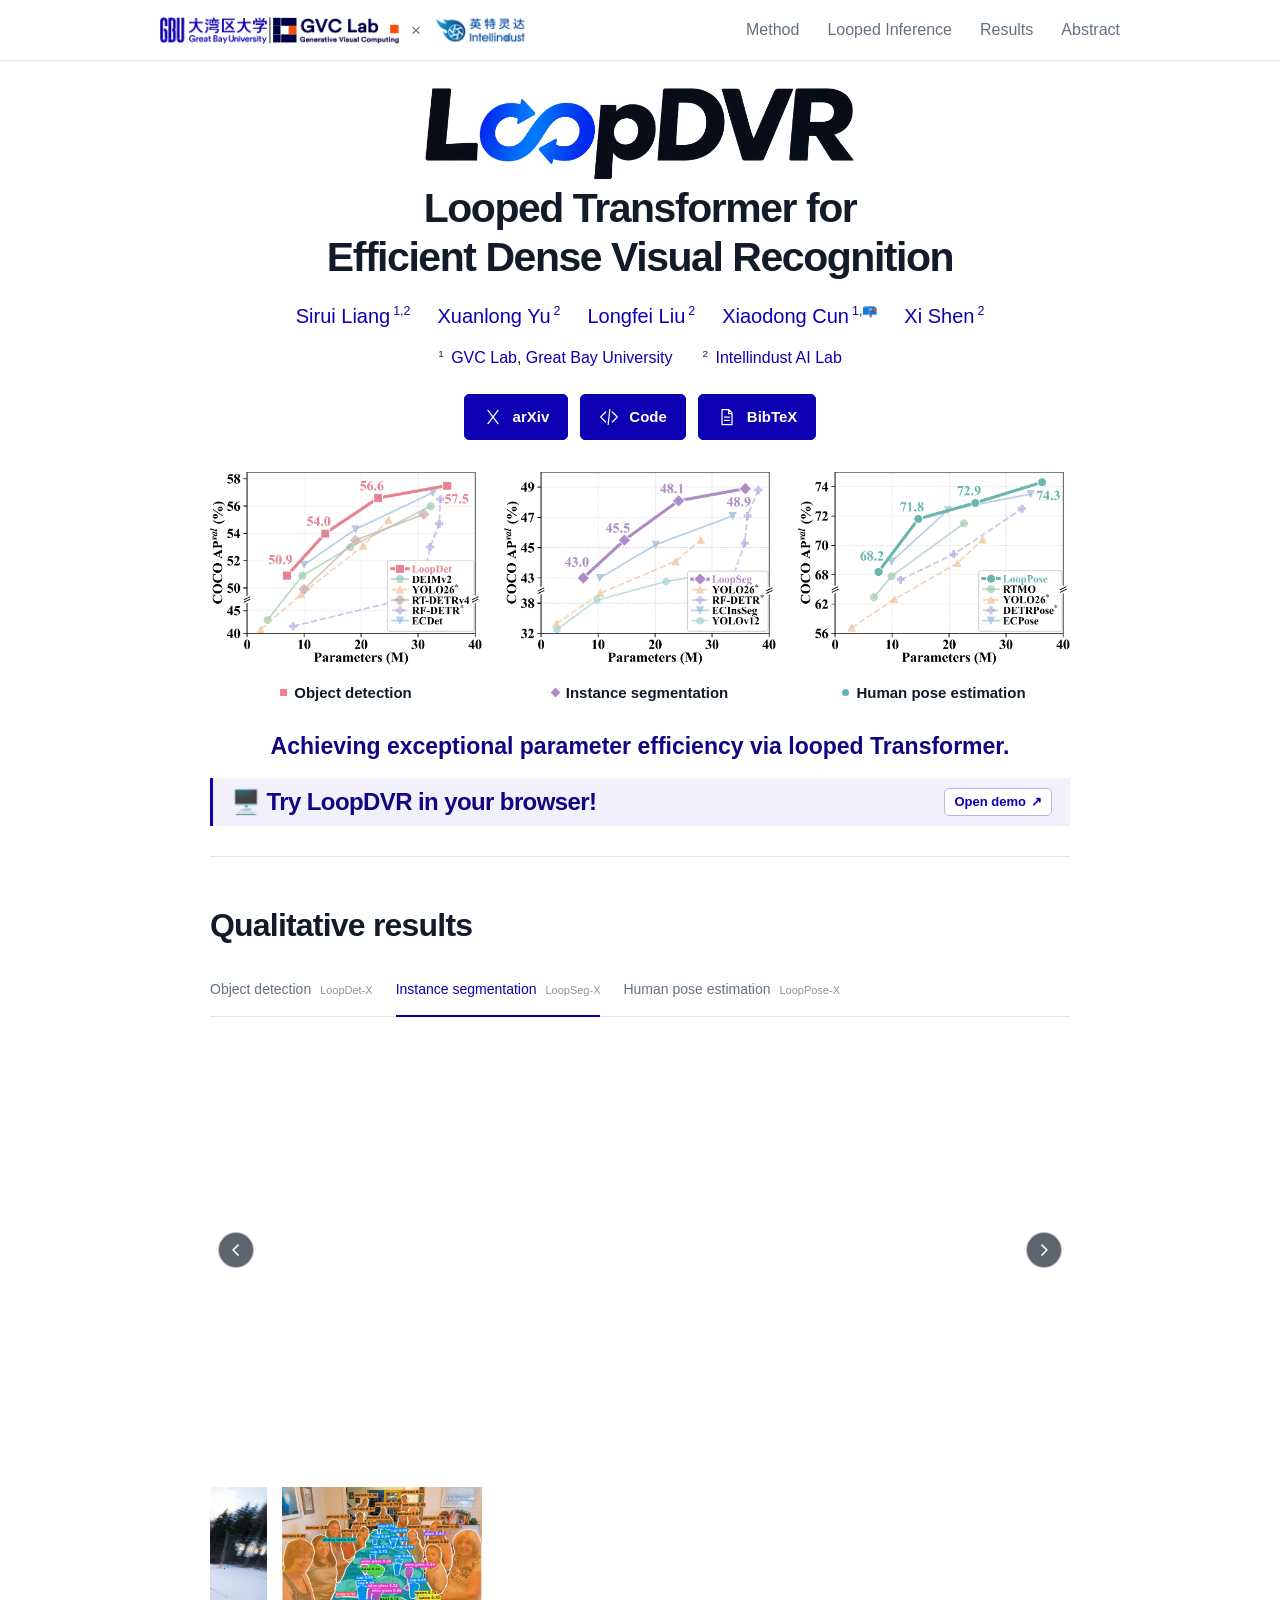
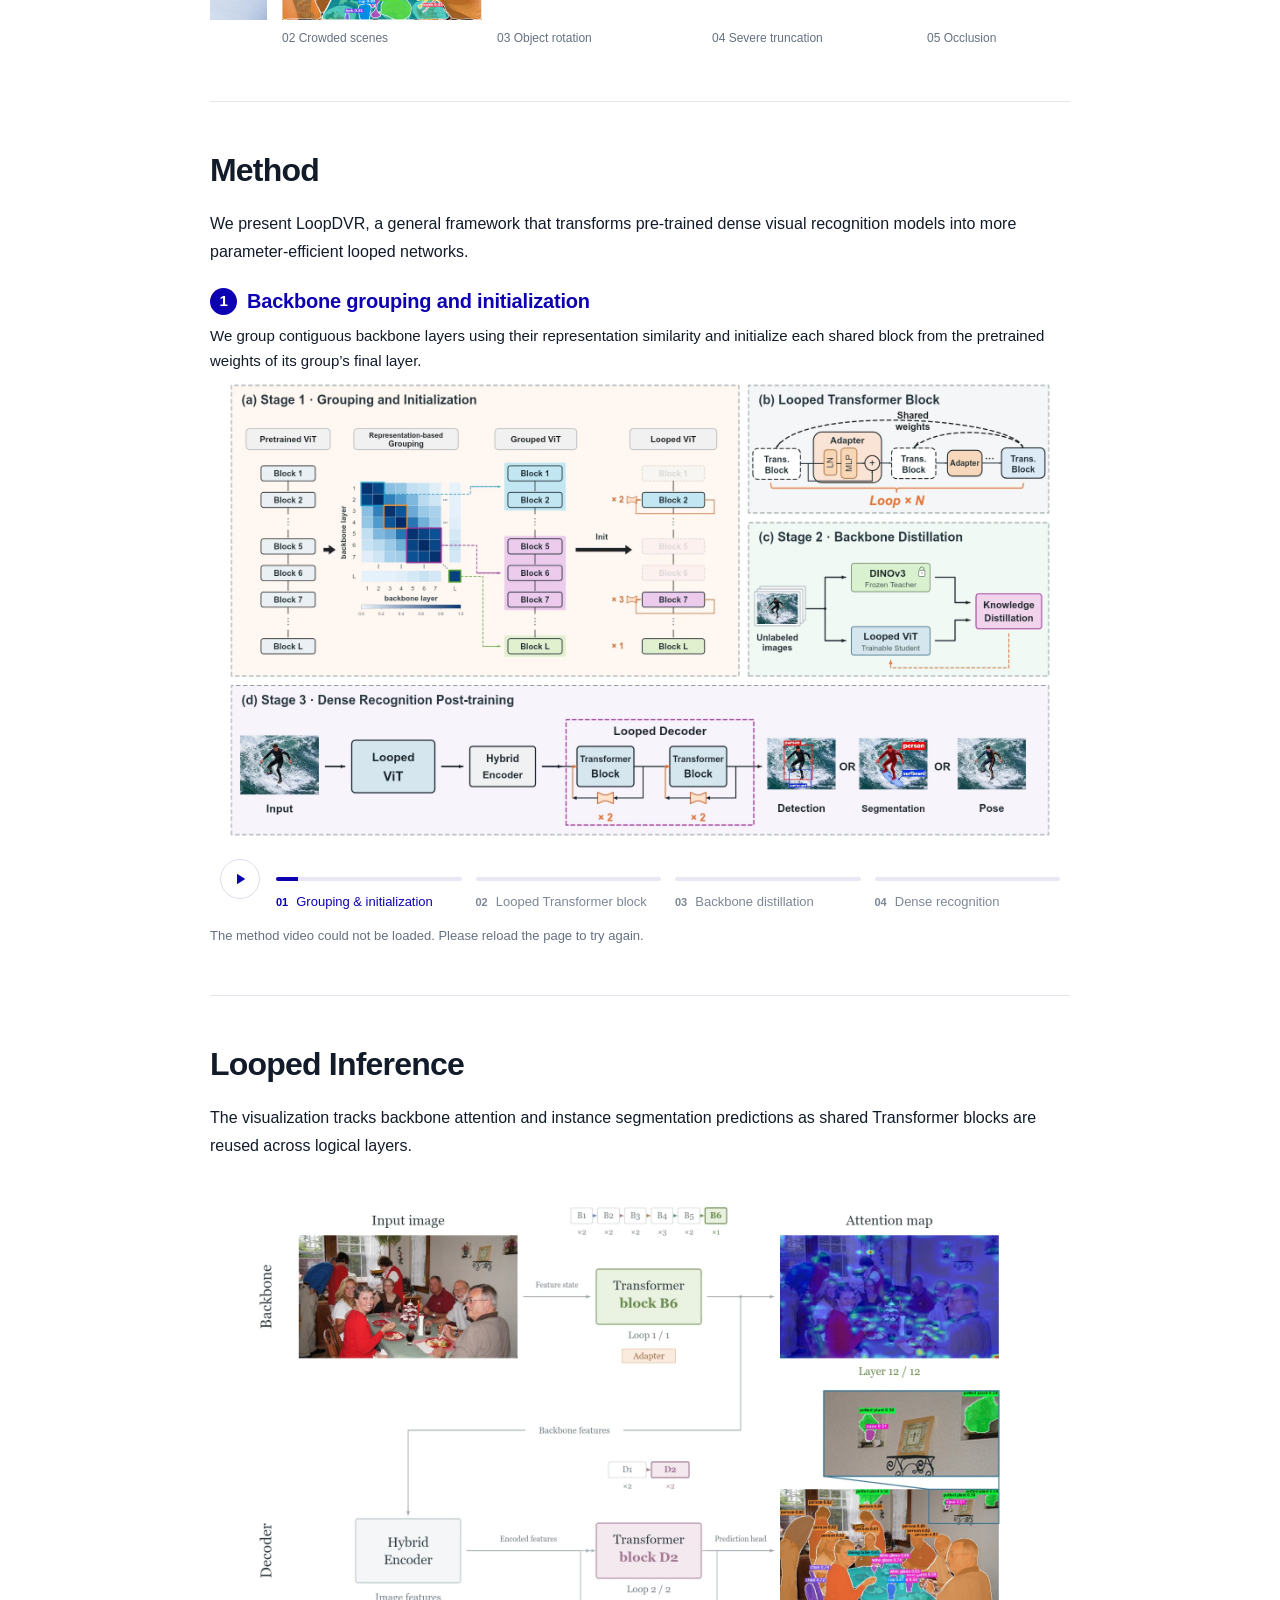
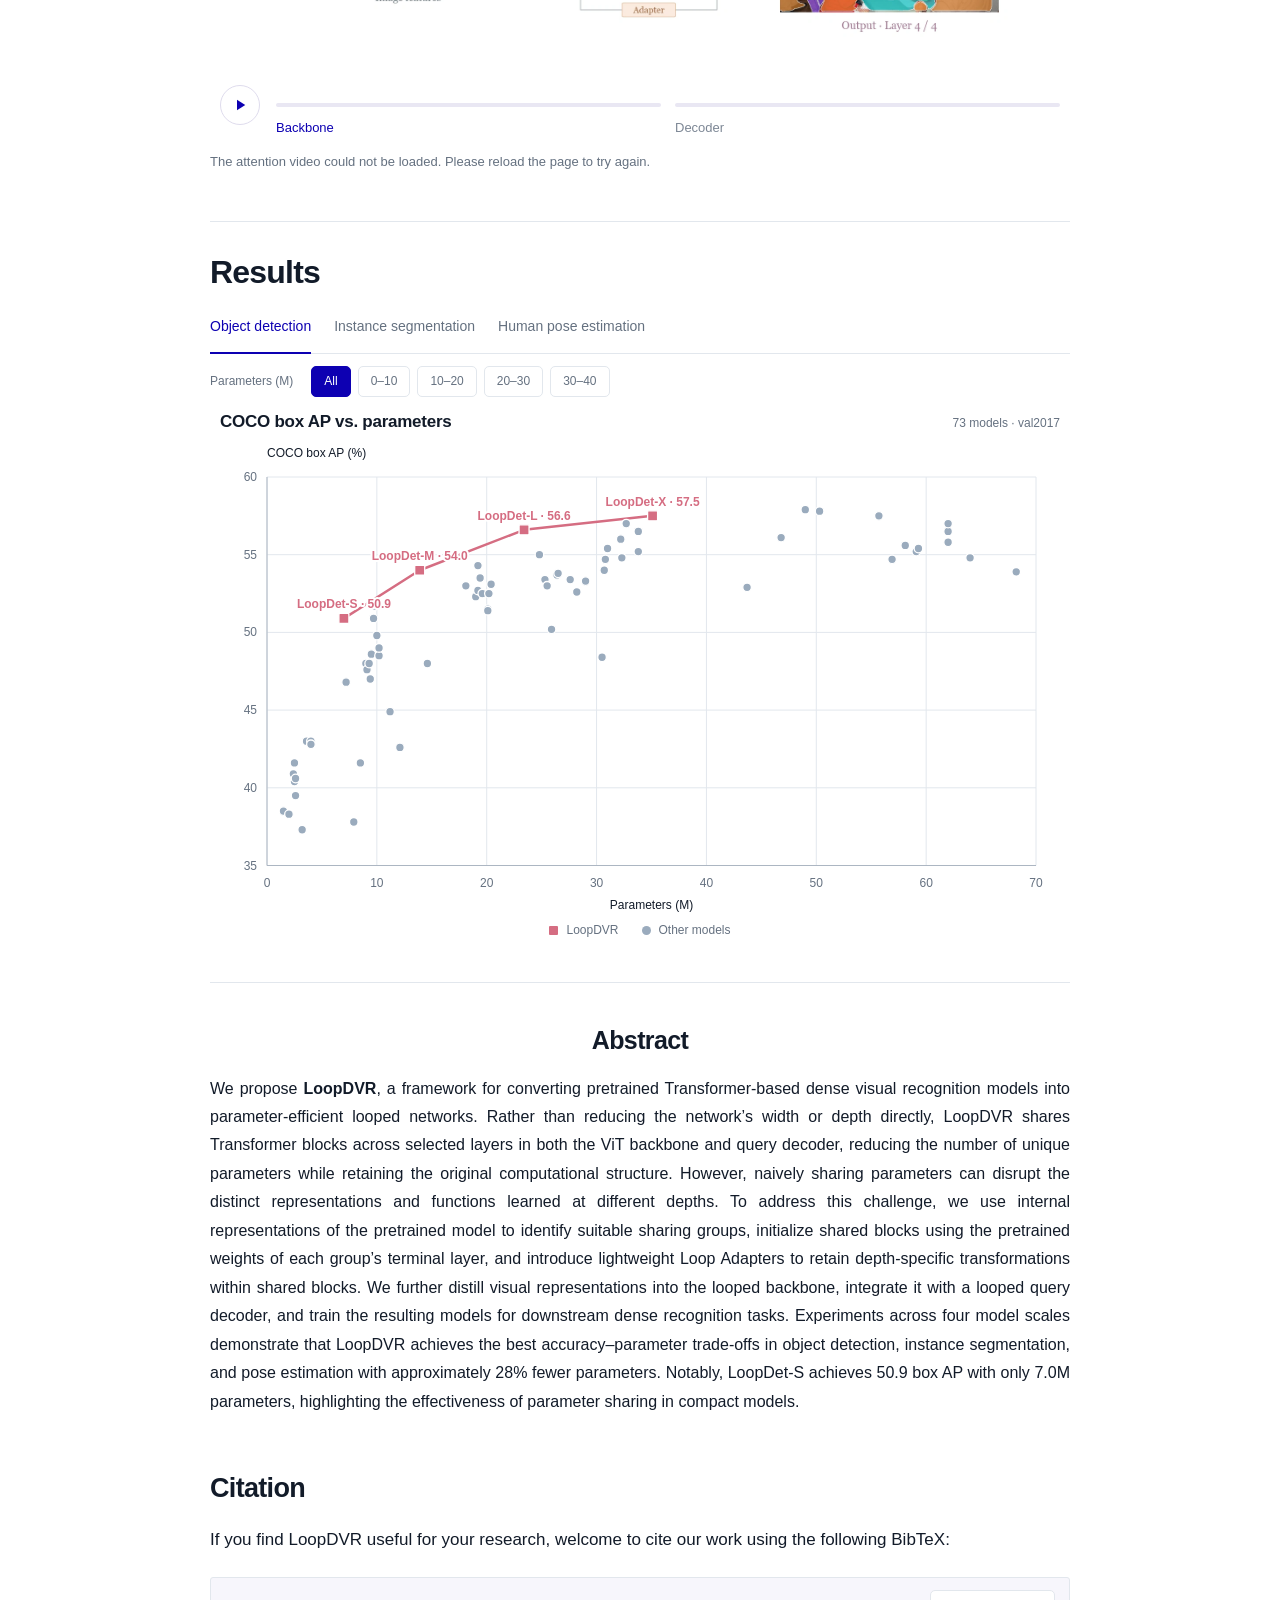
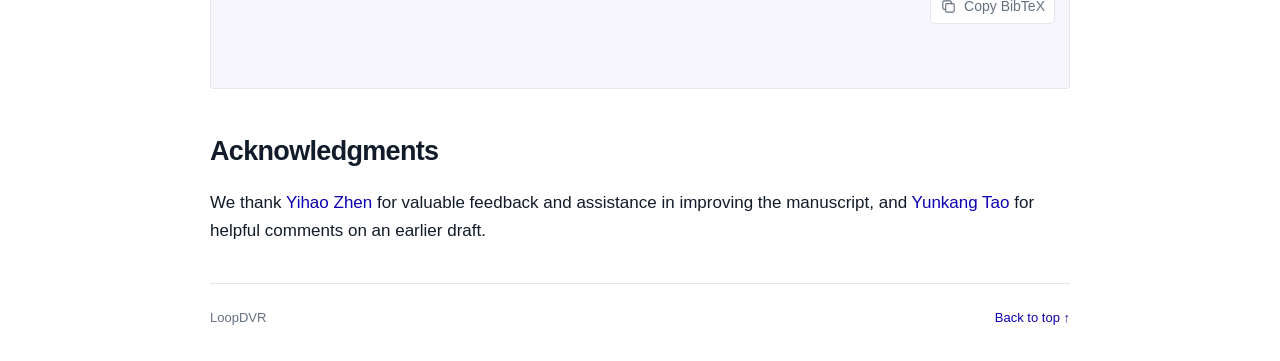
==== index.html @ bab3e6df "Publish LoopDVR browser demo and 720p video gallery" ====
<!doctype html>
<html lang="en">
<head>
  <meta charset="utf-8">
  <meta name="viewport" content="width=device-width, initial-scale=1">
  <meta name="description" content="LoopDVR converts pretrained Transformers into parameter-efficient looped networks for object detection, instance segmentation, and human pose estimation.">
  <meta name="theme-color" content="#ffffff">
  <title>LoopDVR — Looped Transformer for Efficient Dense Visual Recognition</title>
  <link rel="icon" href="assets/favicon.svg" type="image/svg+xml" sizes="any">
  <link rel="stylesheet" href="css/styles.css?v=wordmark-2">
  <link rel="stylesheet" href="css/results.css">
  <script src="js/app.js" defer></script>
  <script src="js/method.js" defer></script>
  <script src="js/results-data.js" defer></script>
  <script src="js/results.js" defer></script>
</head>
<body>
  <a class="skip-link" href="#main-content">Skip to content</a>
  <nav class="top-nav" aria-label="Page navigation">
    <div class="nav-inner">
      <div class="institution-logos">
        <a href="https://gvclab.github.io/" target="_blank" rel="noopener noreferrer"><img src="assets/institutions/gvc-lab.png" width="4186" height="473" alt="GVC Lab, Great Bay University"></a>
        <span aria-hidden="true">×</span>
        <a href="https://github.com/Intellindust-AI-Lab" target="_blank" rel="noopener noreferrer"><img src="assets/institutions/intellindust.png" class="intellindust-logo" width="208" height="72" alt="Intellindust AI Lab"></a>
      </div>
      <div class="nav-links">
        <a href="#method">Method</a>
        <a href="#following-the-loop">Looped Inference</a>
        <a href="#quantitative-results">Results</a>
        <a href="#abstract">Abstract</a>
      </div>
    </div>
  </nav>

  <header class="masthead" id="top">
    <h1><span class="title-lead"><span class="title-logo"><img src="assets/logo.png?v=cropped" width="1683" height="379" alt="LoopDVR"></span>Looped Transformer for</span> Efficient Dense Visual Recognition</h1>
    <div class="authors" aria-label="Authors">
      <a href="https://siruuui.github.io/" target="_blank" rel="noopener noreferrer">Sirui Liang<sup>1,2</sup></a>
      <a href="https://xuanlong-yu.github.io/" target="_blank" rel="noopener noreferrer">Xuanlong Yu<sup>2</sup></a>
      <a href="https://capsule2077.github.io/" target="_blank" rel="noopener noreferrer">Longfei Liu<sup>2</sup></a>
      <a href="https://vinthony.github.io/academic/" target="_blank" rel="noopener noreferrer">Xiaodong Cun<sup>1,📪</sup></a>
      <a href="https://xishen0220.github.io/" target="_blank" rel="noopener noreferrer">Xi Shen<sup>2</sup></a>
    </div>
    <div class="affiliations"><span><sup>1</sup> <a href="https://gvclab.github.io/" target="_blank" rel="noopener noreferrer">GVC Lab</a>, <a href="https://www.gbu.edu.cn/" target="_blank" rel="noopener noreferrer">Great Bay University</a></span><span><sup>2</sup> <a href="https://github.com/Intellindust-AI-Lab" target="_blank" rel="noopener noreferrer">Intellindust AI Lab</a></span></div>
    <div class="authors-reserved" aria-hidden="true"></div>
    <div class="resource-links" aria-label="Project resources">
      <a class="resource" role="link" aria-disabled="true" title="Link to be added"><svg viewBox="0 0 24 24" aria-hidden="true"><path d="m6 4 12 16M18 4 6 20"/></svg>arXiv</a>
      <a class="resource" href="https://github.com/Intellindust-AI-Lab/LoopDVR" target="_blank" rel="noopener noreferrer"><svg viewBox="0 0 24 24" aria-hidden="true"><path d="m8 6-6 6 6 6m8-12 6 6-6 6m-3-15-2 18"/></svg>Code</a>
      <a class="resource" href="#citation"><svg viewBox="0 0 24 24" aria-hidden="true"><path d="M6 3h8l4 4v14H6zM14 3v5h4M9 12h6m-6 4h6"/></svg>BibTeX</a>
    </div>
  </header>

  <main id="main-content">
      <figure class="comparison-figure">
        <div class="comparison-grid">
          <figure><button class="figure-zoom" data-zoom="assets/charts/detection.png" data-caption="Object detection · LoopDet" aria-label="Enlarge object detection comparison"><img src="assets/charts/detection.png" width="1786" height="1270" alt="Object detection accuracy versus parameters on COCO: LoopDet at 50.9, 54.0, 56.6, and 57.5 AP."></button><figcaption><span class="task-dot detection"></span>Object detection</figcaption></figure>
          <figure><button class="figure-zoom" data-zoom="assets/charts/segmentation.png" data-caption="Instance segmentation · LoopSeg" aria-label="Enlarge instance segmentation comparison"><img src="assets/charts/segmentation.png" width="1786" height="1270" alt="Instance segmentation accuracy versus parameters on COCO: LoopSeg at 43.0, 45.5, 48.1, and 48.9 AP."></button><figcaption><span class="task-dot segmentation"></span>Instance segmentation</figcaption></figure>
          <figure><button class="figure-zoom" data-zoom="assets/charts/pose.png?v=20261112" data-caption="Human pose estimation · LoopPose" aria-label="Enlarge human pose estimation comparison"><img src="assets/charts/pose.png?v=20261112" width="1786" height="1270" alt="Human pose estimation accuracy versus parameters on COCO: LoopPose at 68.2, 71.8, 72.9, and 74.3 AP."></button><figcaption><span class="task-dot pose"></span>Human pose estimation</figcaption></figure>
        </div>
        <figcaption class="figure-note">Achieving exceptional parameter efficiency via looped Transformer.</figcaption>
      </figure>
      <a class="demo-entry" id="browser-demo" href="./loopdet-camera/" target="_blank" rel="noopener noreferrer">
        <strong><span aria-hidden="true">🖥️</span>&nbsp;Try LoopDVR in your browser!</strong>
        <span class="demo-action">Open demo <span aria-hidden="true">↗</span><span class="sr-only"> (opens in a new tab)</span></span>
      </a>
    <section class="content-section results-section" id="results" aria-labelledby="results-heading">
      <h2 id="results-heading">Qualitative results</h2>
      <div id="case-tabs" class="task-tabs" role="tablist" aria-label="Recognition task">
        <button id="tab-detection" data-task="detection" role="tab" aria-selected="false" aria-controls="case-panel" tabindex="-1">Object detection <span>LoopDet-X</span></button>
        <button id="tab-segmentation" data-task="segmentation" role="tab" aria-selected="true" aria-controls="case-panel">Instance segmentation <span>LoopSeg-X</span></button>
        <button id="tab-pose" data-task="pose" role="tab" aria-selected="false" aria-controls="case-panel" tabindex="-1">Human pose estimation <span>LoopPose-X</span></button>
      </div>
      <div id="case-panel" role="tabpanel" aria-labelledby="tab-segmentation">
        <div class="qualitative-player">
          <div class="qualitative-frame">
            <button id="qualitative-open" class="figure-zoom" type="button" aria-haspopup="dialog" aria-label="Enlarge instance segmentation video">
              <video id="qualitative-video" src="assets/videos/qualitative-segmentation-2.mp4" width="1722" height="720" preload="metadata" muted playsinline loop aria-label="Instance segmentation video"></video>
            </button>
            <button class="clip-arrow" type="button" data-clip-step="-1" aria-label="Previous video" aria-controls="qualitative-video"><svg viewBox="0 0 24 24" aria-hidden="true"><path d="m14.5 6-6 6 6 6"/></svg></button>
            <button class="clip-arrow" type="button" data-clip-step="1" aria-label="Next video" aria-controls="qualitative-video"><svg viewBox="0 0 24 24" aria-hidden="true"><path d="m9.5 6 6 6-6 6"/></svg></button>
          </div>
          <p id="qualitative-status" class="media-status" role="status"></p>
        </div>
        <div id="case-gallery" class="case-gallery"></div>
      </div>
    </section>

    <section class="content-section method-section" id="method" aria-labelledby="method-heading">
      <h2 id="method-heading">Method</h2>
      <p class="section-intro">We present LoopDVR, a general framework that transforms pre-trained dense visual recognition models into more parameter-efficient looped networks.</p>
      <div class="pipeline-player" aria-label="LoopDVR four-part method walkthrough">
        <div class="stage-narrative">
          <div class="stage-copy"><h3><span id="stage-number" class="stage-number">1</span><span id="stage-title">Backbone grouping and initialization</span></h3><p id="stage-description">We group contiguous backbone layers using their representation similarity and initialize each shared block from the pretrained weights of its group’s final layer.</p></div>
        </div>
        <div class="method-media">
          <video id="pipeline-video" src="assets/videos/three-stages.mp4" poster="assets/videos/three-stages-poster.webp" width="1920" height="1080" preload="auto" muted playsinline aria-label="Animated overview of LoopDVR grouping, backbone distillation, and dense recognition post-training"></video>
          <button id="method-overview" class="figure-zoom" data-zoom="assets/figures/method.png" data-caption="LoopDVR framework" aria-label="Enlarge the complete LoopDVR method diagram" hidden><img src="assets/figures/method.png" width="2060" height="934" alt="LoopDVR framework: representation-based grouping and group-end initialization, shared Transformer blocks with Loop Adapters, DINOv3 backbone distillation, and dense recognition post-training."></button>
        </div>
        <div class="video-control-row">
          <button id="method-toggle" class="playback-toggle" type="button" aria-label="Play Method video"><svg data-icon="play" viewBox="0 0 24 24" aria-hidden="true"><path d="M8 5v14l11-7z"/></svg><svg data-icon="pause" viewBox="0 0 24 24" aria-hidden="true" hidden><path d="M6 5h4v14H6zm8 0h4v14h-4z"/></svg><svg data-icon="replay" viewBox="0 0 24 24" aria-hidden="true" hidden><path d="M4 10a8 8 0 1 1 1 8M4 4v6h6"/></svg></button>
          <div id="stage-timeline" class="stage-timeline" aria-label="Method diagram sections">
            <button data-stage="0" class="is-active" aria-current="step" aria-label="Play section 1: Grouping and initialization"><span class="stage-track"><span></span></span><span class="stage-label"><b>01</b><span>Grouping &amp; initialization</span></span></button>
            <button data-stage="1" aria-label="Play section 2: Looped Transformer block"><span class="stage-track"><span></span></span><span class="stage-label"><b>02</b><span>Looped Transformer block</span></span></button>
            <button data-stage="2" aria-label="Play section 3: Backbone distillation"><span class="stage-track"><span></span></span><span class="stage-label"><b>03</b><span>Backbone distillation</span></span></button>
            <button data-stage="3" aria-label="Play section 4: Dense recognition"><span class="stage-track"><span></span></span><span class="stage-label"><b>04</b><span>Dense recognition</span></span></button>
          </div>
        </div>
        <p id="pipeline-status" class="media-status" role="status"></p>
      </div>
    </section>

    <section class="content-section attention-section" id="following-the-loop" aria-labelledby="loop-heading">
      <h2 id="loop-heading">Looped Inference</h2>
      <p class="section-intro">The visualization tracks backbone attention and instance segmentation predictions as shared Transformer blocks are reused across logical layers.</p>
      <video id="attention-video" src="assets/videos/loop-attention-v5.mp4" poster="assets/videos/loop-attention-poster-v5.webp" width="1920" height="1080" preload="auto" muted playsinline aria-label="LoopDVR backbone attention and instance segmentation visualization"></video>
      <div class="video-control-row">
        <button id="attention-toggle" class="playback-toggle" type="button" aria-label="Play Looped Inference video"><svg data-icon="play" viewBox="0 0 24 24" aria-hidden="true"><path d="M8 5v14l11-7z"/></svg><svg data-icon="pause" viewBox="0 0 24 24" aria-hidden="true" hidden><path d="M6 5h4v14H6zm8 0h4v14h-4z"/></svg><svg data-icon="replay" viewBox="0 0 24 24" aria-hidden="true" hidden><path d="M4 10a8 8 0 1 1 1 8M4 4v6h6"/></svg></button>
        <div id="attention-timeline" class="stage-timeline attention-timeline" aria-label="Backbone and decoder stages">
          <button data-attention-stage="0" aria-label="Play backbone stage"><span class="stage-track"><span></span></span><span class="stage-label"><span>Backbone</span></span></button>
          <button data-attention-stage="1" aria-label="Play decoder stage"><span class="stage-track"><span></span></span><span class="stage-label"><span>Decoder</span></span></button>
        </div>
      </div>
      <p id="attention-status" class="media-status" role="status"></p>
    </section>

    <section class="content-section benchmark-section" id="quantitative-results" aria-labelledby="benchmark-heading">
      <h2 id="benchmark-heading">Results</h2>
      <div id="benchmark-tabs" class="task-tabs" role="tablist" aria-label="Benchmark task">
        <button id="benchmark-detection" data-benchmark-task="detection" role="tab" aria-selected="true" aria-controls="benchmark-panel">Object detection</button>
        <button id="benchmark-segmentation" data-benchmark-task="instance_segmentation" role="tab" aria-selected="false" aria-controls="benchmark-panel" tabindex="-1">Instance segmentation</button>
        <button id="benchmark-pose" data-benchmark-task="pose" role="tab" aria-selected="false" aria-controls="benchmark-panel" tabindex="-1">Human pose estimation</button>
      </div>
      <div id="benchmark-panel" role="tabpanel" aria-labelledby="benchmark-detection">
        <div class="benchmark-filters" role="group" aria-label="Parameter range in millions">
          <span class="filter-label">Parameters (M)</span>
          <div class="parameter-options">
            <button type="button" data-parameter-range="all" aria-pressed="true">All</button>
            <button type="button" data-parameter-range="under10" aria-pressed="false" aria-label="0 to under 10 million parameters">0–10</button>
            <button type="button" data-parameter-range="10to20" aria-pressed="false" aria-label="10 to under 20 million parameters">10–20</button>
            <button type="button" data-parameter-range="20to30" aria-pressed="false" aria-label="20 to under 30 million parameters">20–30</button>
            <button type="button" data-parameter-range="30to40" aria-pressed="false" aria-label="30 to 40 million parameters inclusive">30–40</button>
          </div>
        </div>
        <figure class="benchmark-figure" aria-labelledby="benchmark-title">
          <div class="benchmark-chart-heading"><h3 id="benchmark-title">COCO box AP vs. parameters</h3><span id="benchmark-count" role="status" aria-live="polite"></span></div>
          <div class="benchmark-plot" id="benchmark-plot">
            <svg id="benchmark-chart" role="group" aria-labelledby="benchmark-svg-title benchmark-svg-desc"></svg>
            <div id="benchmark-tooltip" class="benchmark-tooltip" hidden></div>
          </div>
          <div class="benchmark-legend" aria-label="Chart legend">
            <span><i class="legend-loop" aria-hidden="true"></i>LoopDVR</span>
            <span><i class="legend-baseline" aria-hidden="true"></i>Other models</span>
          </div>
        </figure>
      </div>
      <noscript><p>Enable JavaScript to explore the interactive results.</p></noscript>
    </section>

    <section class="abstract-section" id="abstract" aria-labelledby="abstract-heading">
      <h2 id="abstract-heading">Abstract</h2>
      <p class="abstract-copy">We propose <strong>LoopDVR</strong>, a framework for converting pretrained Transformer-based dense visual recognition models into parameter-efficient looped networks. Rather than reducing the network’s width or depth directly, LoopDVR shares Transformer blocks across selected layers in both the ViT backbone and query decoder, reducing the number of unique parameters while retaining the original computational structure. However, naively sharing parameters can disrupt the distinct representations and functions learned at different depths. To address this challenge, we use internal representations of the pretrained model to identify suitable sharing groups, initialize shared blocks using the pretrained weights of each group’s terminal layer, and introduce lightweight Loop Adapters to retain depth-specific transformations within shared blocks. We further distill visual representations into the looped backbone, integrate it with a looped query decoder, and train the resulting models for downstream dense recognition tasks. Experiments across four model scales demonstrate that LoopDVR achieves the best accuracy–parameter trade-offs in object detection, instance segmentation, and pose estimation with approximately 28% fewer parameters. Notably, LoopDet-S achieves 50.9 box AP with only 7.0M parameters, highlighting the effectiveness of parameter sharing in compact models.</p>

    </section>

    <section class="empty-section" id="citation" aria-labelledby="citation-heading"><h2 id="citation-heading">Citation</h2>
      <p> If you find LoopDVR useful for your research, welcome to cite our work using the following BibTeX: </p>
      <div class="citation-space">
        <div class="citation-toolbar">
          <button class="citation-copy" id="copy-bibtex" type="button" disabled>
            <svg viewBox="0 0 24 24" aria-hidden="true"><rect x="8" y="8" width="12" height="12" rx="2"/><path d="M16 8V6a2 2 0 0 0-2-2H6a2 2 0 0 0-2 2v8a2 2 0 0 0 2 2h2"/></svg>
            <span>Copy BibTeX</span>
          </button>
        </div>
        <pre aria-label="BibTeX citation"><code id="bibtex-entry"></code></pre>
        <span id="bibtex-copy-status" class="sr-only" role="status"></span>
      </div>
    </section>
    <section class="empty-section" id="acknowledgments" aria-labelledby="acknowledgments-heading"><h2 id="acknowledgments-heading">Acknowledgments</h2><div class="acknowledgments-space">
      <p>We thank <a href="https://foxcanned.github.io/" target="_blank" rel="noopener noreferrer">Yihao Zhen</a> for valuable feedback and assistance in improving the manuscript, and <a href="https://yunkangtao.github.io/" target="_blank" rel="noopener noreferrer">Yunkang Tao</a> for helpful comments on an earlier draft.</p>
    </div></section>
  </main>

  <footer><span>LoopDVR</span><a href="#top">Back to top ↑</a></footer>

  <dialog id="qualitative-viewer" aria-labelledby="qualitative-viewer-title">
    <div class="viewer-header"><h2 id="qualitative-viewer-title">Qualitative results</h2><button id="qualitative-close" class="close-button" type="button" aria-label="Close video viewer">Close <span aria-hidden="true">×</span></button></div>
    <div id="qualitative-viewer-tabs" class="task-tabs" role="tablist" aria-label="Video task">
      <button id="video-tab-detection" type="button" data-video-task="detection" role="tab" aria-selected="false" aria-controls="qualitative-viewer-panel" tabindex="-1">Detection</button>
      <button id="video-tab-segmentation" type="button" data-video-task="segmentation" role="tab" aria-selected="true" aria-controls="qualitative-viewer-panel">Segmentation</button>
      <button id="video-tab-pose" type="button" data-video-task="pose" role="tab" aria-selected="false" aria-controls="qualitative-viewer-panel" tabindex="-1">Pose</button>
    </div>
    <div id="qualitative-viewer-panel" class="qualitative-frame" role="tabpanel" aria-labelledby="video-tab-segmentation">
      <video id="qualitative-enlarged" width="1722" height="720" controls playsinline muted></video>
      <button class="clip-arrow" type="button" data-clip-step="-1" aria-label="Previous video" aria-controls="qualitative-enlarged"><svg viewBox="0 0 24 24" aria-hidden="true"><path d="m14.5 6-6 6 6 6"/></svg></button>
      <button class="clip-arrow" type="button" data-clip-step="1" aria-label="Next video" aria-controls="qualitative-enlarged"><svg viewBox="0 0 24 24" aria-hidden="true"><path d="m9.5 6 6 6-6 6"/></svg></button>
    </div>
  </dialog>

  <dialog id="case-viewer" aria-labelledby="viewer-title">
    <div class="viewer-header"><h2 id="viewer-title">Qualitative results</h2><button id="viewer-close" class="close-button" aria-label="Close image viewer">Close <span aria-hidden="true">×</span></button></div>
    <div id="viewer-task-tabs" class="task-tabs" role="tablist" aria-label="Compare tasks in this scene"><button data-viewer-task="detection" role="tab" aria-selected="true">Detection</button><button data-viewer-task="segmentation" role="tab" aria-selected="false" tabindex="-1">Segmentation</button><button data-viewer-task="pose" role="tab" aria-selected="false" tabindex="-1">Pose</button></div>
    <div class="viewer-stage"><button id="viewer-prev" class="round-button" aria-label="Previous scene"><svg viewBox="0 0 24 24" aria-hidden="true"><path d="m14 6-6 6 6 6"/></svg></button><img id="viewer-image" alt=""><button id="viewer-next" class="round-button" aria-label="Next scene"><svg viewBox="0 0 24 24" aria-hidden="true"><path d="m10 6 6 6-6 6"/></svg></button></div>
    <p id="viewer-caption" class="figure-note"></p>
  </dialog>
</body>
</html>
---- css/styles.css ----
:root {
  --ink: #121b29;
  --muted: #657180;
  --blue: #0d00b2;
  --blue-dark: #100683;
  --line: #e2e7ed;
  --soft: #f7f6fc;
  --content-width: 860px;
  --media-width: 840px;
  --stage-title-size: 20px;
  --author-size: 20px;
  --affiliation-size: 16px;
  font-family: Inter, -apple-system, BlinkMacSystemFont, "Segoe UI", Arial, sans-serif;
  color: var(--ink);
  background: #fff;
  scroll-behavior: smooth;
  scroll-padding-top: 82px;
}
* { box-sizing: border-box; }
body { margin: 0; font-size: 17px; line-height: 1.7; -webkit-font-smoothing: antialiased; }
[hidden] { display: none !important; }
button, input { font: inherit; }
button { cursor: pointer; color: inherit; }
button:disabled { cursor: default; opacity: .3; }
a { color: var(--blue); text-decoration: none; }
a:hover { text-decoration: underline; text-underline-offset: 4px; }
a:focus-visible, button:focus-visible, input:focus-visible { outline: 3px solid #988fee; outline-offset: 4px; }
img, video { display: block; max-width: 100%; height: auto; }
figure { margin: 0; }
h1, h2, h3 { line-height: 1.25; letter-spacing: -.025em; }
h2 { margin: 0 0 20px; font-size: 32px; font-weight: 650; }
h3 { font-size: 22px; font-weight: 630; margin: 28px 0 16px; }
p { margin: 0 0 22px; }
sup { font-size: .62em; line-height: 0; }
.sr-only { position: absolute; width: 1px; height: 1px; padding: 0; margin: -1px; overflow: hidden; clip: rect(0,0,0,0); white-space: nowrap; border: 0; }
.skip-link { position: absolute; top: -80px; left: 16px; z-index: 100; background: white; padding: 10px 18px; }
.skip-link:focus { top: 8px; }
.top-nav { position: sticky; top: 0; z-index: 20; background: rgb(255 255 255 / 97%); border-bottom: 1px solid var(--line); }
.nav-inner { width: min(960px, calc(100% - 52px)); margin: auto; padding: 13px 0; display: flex; align-items: center; justify-content: space-between; gap: 24px; font-size: 24px; }
.institution-logos { display: inline-flex; align-items: center; gap: clamp(5px, 1vw, 12px); flex-shrink: 0; }
.institution-logos a { display: grid; align-items: center; min-height: 32px; }
.institution-logos img { width: auto; height: clamp(16px, 2.75vw, 27px); }
.institution-logos .intellindust-logo { height: clamp(20px, 3.44vw, 34px); }
.institution-logos span { color: var(--muted); font-size: 17px; line-height: 1; }
.nav-links { display: flex; gap: 28px; font-size: var(--affiliation-size); }
.nav-links a { color: var(--muted); }
.nav-links a:hover, .nav-links a.is-active { color: var(--blue); }
.masthead { --title-spacing: clamp(18px, 2vw, 24px); width: min(var(--content-width), calc(100% - 52px)); margin: auto; padding: var(--title-spacing) 0 32px; text-align: center; }
.title-lead { display: block; width: fit-content; max-width: 100%; margin-inline: auto; }
.title-logo { display: block; contain: inline-size; margin-bottom: 2px; }
.title-logo img { width: 100%; height: auto; }
.masthead h1 { font-size: clamp(28px, 3.2vw, 42px); line-height: 1.19; font-weight: 670; letter-spacing: -.035em; margin: 0; }
.authors { margin-top: calc(var(--title-spacing) - 6px); display: flex; align-items: baseline; justify-content: center; flex-wrap: wrap; gap: 7px 27px; font-size: var(--author-size); line-height: 1.6; color: var(--blue); }
.authors > * { white-space: nowrap; }
.authors sup { padding-left: 3px; }
.affiliations { display: flex; justify-content: center; gap: 30px; flex-wrap: wrap; font-size: var(--affiliation-size); margin-top: 12px; }
.affiliations sup { margin-right: 3px; }
.corresponding-author { margin: 6px 0 0; font-size: 13px; color: var(--muted); }
.authors-reserved { height: 23px; }
.resource-links { display: flex; justify-content: center; gap: 12px; flex-wrap: wrap; }
.resource { min-height: 46px; display: inline-flex; align-items: center; justify-content: center; gap: 10px; padding: 9px 18px; border: 1px solid var(--blue); border-radius: 5px; background: var(--blue); color: #fff; font-size: 15px; font-weight: 600; line-height: 1.3; }
.resource[aria-disabled="true"] { cursor: default; }
.resource:hover { background: var(--blue-dark); text-decoration: none; }
.demo-entry {
  display: flex;
  align-items: center;
  justify-content: space-between;
  gap: 12px;
  margin: 16px 0 20px;
  padding: 9px clamp(12px, 2vw, 18px);
  border-inline-start: 3px solid var(--blue);
  background: #f2f1fb;
  color: var(--blue-dark);
}
.demo-entry strong { font-size: clamp(16px, 2vw, 24px); font-weight: 650; line-height: 1.25; letter-spacing: -.025em; text-align: start; }
.demo-entry:hover { background: #eae8fa; text-decoration: none; }
.demo-action { display: inline-flex; align-items: center; gap: 5px; flex-shrink: 0; padding: 4px 9px; border: 1px solid #bcb6e6; border-radius: 5px; background: white; color: var(--blue); font-size: 13px; line-height: 1.4; font-weight: 600; }
.demo-entry:is(:hover, :focus-visible) .demo-action { border-color: var(--blue); }
.resource svg { width: 20px; height: 20px; fill: none; stroke: currentColor; stroke-width: 1.5; stroke-linecap: round; stroke-linejoin: round; }
main, footer { width: min(var(--content-width), calc(100% - 52px)); margin-inline: auto; }
.abstract-section { border-top: 1px solid var(--line); padding: 42px 0 24px; }
.abstract-section > h2 { font-size: 25px; text-align: center; margin-bottom: 18px; }
.abstract-copy { margin: 0; font-size: 16px; line-height: 1.78; text-align: justify; }
.abstract-copy strong { font-weight: 650; }
.comparison-figure { margin-top: 0; }
.comparison-grid { display: grid; grid-template-columns: repeat(3,minmax(0,1fr)); gap: 22px; }
.figure-zoom { display: block; padding: 0; background: transparent; border: 0; width: 100%; cursor: zoom-in; }
.figure-zoom img { width: 100%; }
.comparison-grid figcaption { text-align: center; font-size: 15px; font-weight: 600; margin-top: 15px; }
.task-dot { display: inline-block; width: 7px; height: 7px; margin-right: 7px; vertical-align: 2px; }
.task-dot.segmentation { transform: rotate(45deg); }
.task-dot.pose { border-radius: 50%; }
.detection { background: #e98294; }
.segmentation { background: #ad8ac9; }
.pose { background: #62b6ad; }
.figure-note { margin: 18px 0 0; color: var(--muted); font-size: 13px; line-height: 1.65; }
.comparison-figure > .figure-note {
  margin-top: 24px;
  color: var(--blue-dark);
  font-size: clamp(18px, 2.4vw, 23px);
  font-weight: 650;
  line-height: 1.4;
  text-align: center;
  text-wrap: balance;
}
.content-section { border-top: 1px solid var(--line); padding: 48px 0; }
.section-intro { font-size: 16px; line-height: 1.75; }
.round-button { display: inline-flex; flex-shrink: 0; align-items: center; justify-content: center; border: 1px solid var(--line); border-radius: 50%; background: #fff; width: 38px; height: 38px; padding: 7px; color: var(--blue); }
.round-button svg { width: 23px; height: 23px; fill: none; stroke: currentColor; stroke-width: 1.6; stroke-linecap: round; stroke-linejoin: round; }
.round-button:hover:not(:disabled) { background: var(--soft); border-color: #bcb6e6; }
.task-tabs { display: flex; align-items: stretch; gap: 23px; border-bottom: 1px solid var(--line); margin: 22px 0 18px; }
.task-tabs button { border: 0; border-bottom: 2px solid transparent; margin-bottom: -1px; padding: 11px 0 13px; background: none; color: var(--muted); font-size: 14px; font-weight: 500; }
.task-tabs button[aria-selected="true"] { color: var(--blue); border-bottom-color: var(--blue); }
.task-tabs button span { display: inline-block; margin-left: 5px; font-size: 11px; color: #8b94a0; font-weight: 400; }
.case-gallery { display: flex; gap: 15px; overflow-x: auto; scroll-snap-type: none; scrollbar-width: none; padding: 2px 0 4px; }
.case-gallery::-webkit-scrollbar { display: none; }
.results-section { margin-top: 30px; }
.qualitative-frame { position: relative; }
.clip-arrow { position: absolute; top: 50%; transform: translateY(-50%); display: grid; place-items: center; width: 36px; height: 36px; padding: 0; border: 1px solid #fff9; border-radius: 50%; background: rgb(18 27 41 / 68%); color: white; }
.clip-arrow[data-clip-step="-1"] { left: 8px; }
.clip-arrow[data-clip-step="1"] { right: 8px; }
.clip-arrow:is(:hover, :focus-visible) { background: var(--blue); }
.clip-arrow svg { width: 20px; height: 20px; fill: none; stroke: currentColor; stroke-width: 2; stroke-linecap: round; stroke-linejoin: round; }
.qualitative-player { margin-bottom: 20px; }
.qualitative-player video { width: 100%; }
.case-card { flex: 0 0 200px; scroll-snap-align: start; min-width: 0; background: #fff; border: 0; padding: 0; text-align: left; cursor: zoom-in; }
.case-card img { width: 100%; aspect-ratio: 3/2; object-fit: contain; }
.case-caption { display: block; margin-top: 8px; color: var(--muted); font-size: 12px; }
.stage-narrative { margin: 22px 0 0; }
.stage-copy { flex: 1; min-width: 0; }
.stage-copy h3 { display: flex; align-items: center; gap: 10px; font-size: var(--stage-title-size); color: var(--blue); margin: 0 0 8px; letter-spacing: -.01em; }
.stage-copy p { margin: 0; font-size: 15px; line-height: 1.7; }
.stage-number { display: inline-flex; justify-content: center; align-items: center; flex-shrink: 0; height: 27px; width: 27px; border-radius: 50%; color: white; background: var(--blue); font-size: 15px; font-weight: 650; }
.pipeline-player video { width: 100%; aspect-ratio: 16/9; background: white; }
.stage-timeline { display: grid; grid-template-columns: repeat(4, minmax(0,1fr)); gap: 14px; min-width: 0; padding-top: calc((var(--control-size) - 4px) / 2); }
.stage-timeline button { display: flex; flex-direction: column; align-items: stretch; justify-content: flex-start; min-width: 0; border: 0; background: transparent; text-align: left; padding: 0; color: #7d8795; font-size: 13px; }
.stage-track { display: block; height: 4px; background: #e9e7f3; overflow: hidden; margin-bottom: 10px; border-radius: 2px; }
.stage-track > span { display: block; height: 100%; width: var(--stage-progress, 0%); background: var(--blue); }
.stage-label { display: flex; gap: 8px; align-items: baseline; }
.stage-label b { font-weight: 600; font-size: 11px; }
.stage-timeline button.is-active { color: var(--blue); }
.stage-timeline button:hover { color: var(--blue); }
.video-control-row { --control-size: 40px; display: grid; grid-template-columns: var(--control-size) minmax(0, 1fr); gap: 16px; align-items: start; margin-top: 13px; }
.playback-toggle { display: flex; align-items: center; justify-content: center; width: var(--control-size); height: var(--control-size); padding: 0; border: 1px solid #dfdced; border-radius: 50%; background: white; color: var(--blue); }
.playback-toggle:hover { background: var(--soft); border-color: #bcb6e6; }
.playback-toggle svg { width: 18px; height: 18px; fill: currentColor; }
.playback-toggle [data-icon="replay"] { fill: none; stroke: currentColor; stroke-width: 1.7; stroke-linecap: round; stroke-linejoin: round; }
.media-status { font-size: 13px; color: var(--muted); margin: 12px 0 0; }
.media-status:empty { display: none; }
.empty-section { padding: 32px 0 14px; }
.empty-section h2 { font-size: 27px; }
.citation-space { min-height: 112px; padding: 12px 14px; background: var(--soft); border: 1px solid var(--line); border-radius: 3px; }
.citation-toolbar { display: flex; justify-content: flex-end; }
.citation-copy { display: inline-flex; align-items: center; justify-content: center; gap: 7px; min-width: 124px; min-height: 34px; padding: 4px 9px; border: 1px solid var(--line); border-radius: 5px; color: var(--blue); background: #fff; font-size: 14px; }
.citation-copy:hover:not(:disabled) { border-color: #bcb6e6; color: var(--blue-dark); }
.citation-copy:disabled { color: var(--muted); opacity: 1; }
.citation-copy svg { width: 17px; height: 17px; fill: none; stroke: currentColor; stroke-width: 1.6; stroke-linecap: round; stroke-linejoin: round; }
.citation-space pre { overflow-x: auto; margin: 8px 0 0; font-size: 14px; }
.acknowledgments-space { height: 70px; }
footer { border-top: 1px solid var(--line); margin-top: 10px; padding: 23px 0 32px; display: flex; justify-content: space-between; font-size: 13px; color: var(--muted); }
dialog { max-width: min(1200px, 95vw); width: fit-content; max-height: 94dvh; padding: 20px 24px 15px; border: 0; border-radius: 5px; background: white; box-shadow: 0 15px 80px #0004; }
dialog::backdrop { background: rgb(18 27 41 / 78%); }
body:has(#qualitative-viewer[open]) { overflow: hidden; }
#qualitative-viewer { width: 1200px; }
#qualitative-enlarged { width: 100%; max-height: calc(94dvh - 145px); background: #000; }
.viewer-header { display: flex; align-items: center; justify-content: space-between; gap: 28px; }
.viewer-header h2 { font-size: 19px; margin: 0; }
.close-button { display: inline-flex; gap: 12px; align-items: center; border: 0; background: white; font-size: 13px; padding: 4px 0 4px 12px; }
.close-button span { font-size: 23px; }
dialog .task-tabs { margin: 12px 0 16px; }
.viewer-stage { display: flex; align-items: center; justify-content: center; gap: 16px; margin-top: 14px; }
.viewer-stage img { width: auto; min-width: 0; max-width: calc(95vw - 165px); max-height: calc(94dvh - 210px); object-fit: contain; }
dialog .figure-note { text-align: center; margin: 13px 0 0; }
.method-media { display: grid; aspect-ratio: 16/9; align-items: center; }
.method-media:has(#method-overview:not([hidden])) { aspect-ratio: auto; }
.method-media > * { grid-area: 1/1; width: 100%; }
.method-media #method-overview { align-self: stretch; display: grid; align-items: center; }
.method-media #method-overview img { width: 100%; max-height: 100%; object-fit: contain; }
.attention-timeline { grid-template-columns: 1fr 1fr; }
.attention-section > video { width: 100%; aspect-ratio: 16/9; background: white; margin: 25px 0 27px; }
.method-media, .attention-section > video, .video-control-row {
  width: min(100%, var(--media-width));
  margin-inline: auto;
}
@media (max-width: 850px) {
  .nav-inner { font-size: 18px; }
  .nav-links { gap: 20px; }
  .authors { gap: 7px 21px; }
  .comparison-grid { gap: 12px; }
  .comparison-grid figcaption { font-size: 12px; }
  .task-tabs { gap: 21px; }
  .task-tabs button span { display: block; margin-left: 0; margin-top: 2px; }

  :root { --stage-title-size: 18px; --author-size: 18px; }
}
@media (max-width: 600px) {
  body { font-size: 16px; }
  .nav-inner { width: calc(100% - 32px); padding: 10px 0; flex-direction: column; align-items: flex-start; gap: 6px; font-size: 15px; }
  .nav-links { width: 100%; justify-content: space-between; gap: 10px; }
  :root { --stage-title-size: 17px; --author-size: 16px; --affiliation-size: 13px; scroll-padding-top: 112px; }
  .masthead { padding-bottom: 26px; }
  .masthead h1 { font-size: 28px; line-height: 1.22; }
  .authors { gap: 7px 19px; }
  .affiliations { row-gap: 0; column-gap: 20px; margin-top: 13px; }
  .authors-reserved { height: 21px; }
  .resource-links { display: grid; grid-template-columns: repeat(3, 1fr); gap: 8px; max-width: 320px; margin-inline: auto; }
  .resource { padding: 9px 12px; font-size: 12px; gap: 7px; min-height: 42px; }
  .resource svg { width: 16px; height: 16px; }
  .masthead, main, footer { width: calc(100% - 32px); }
  .abstract-section { padding: 30px 0 32px; }
  .abstract-copy { font-size: 15px; line-height: 1.78; text-align: left; }
  .comparison-figure { margin-top: 0; }
  .comparison-grid { grid-template-columns: 1fr; gap: 27px; max-width: 420px; margin: auto; }
  .comparison-grid figcaption { font-size: 14px; margin-top: 10px; }
  .figure-note { font-size: 12px; }
  .content-section { padding: 33px 0; }
  h2 { font-size: 27px; }
  h3 { font-size: 20px; }
  .section-intro { font-size: 15px; }
  .task-tabs { gap: 14px; margin-top: 16px; }
  .task-tabs button { font-size: 12px; line-height: 1.5; text-align: left; }
  .case-card { flex-basis: min(72%, 200px); }
  .stage-narrative { margin-top: 18px; }
  .stage-copy h3 { align-items: flex-start; gap: 7px; }
  .stage-number { width: 23px; height: 23px; font-size: 12px; }
  .stage-copy p { font-size: 13px; line-height: 1.65; }
  .video-control-row { --control-size: 36px; gap: 12px; margin-top: 15px; }
  .stage-timeline { gap: 9px; }
  .stage-label { flex-direction: column; gap: 1px; font-size: 11px; line-height: 1.5; }
  .stage-track { margin-bottom: 7px; }
  .attention-section > video { margin-block: 20px; }
  .empty-section { padding-top: 24px; }
  .empty-section h2 { font-size: 24px; }
  dialog { padding: 14px 12px; max-width: 96vw; }
  .viewer-header h2 { font-size: 16px; }
  .viewer-header { gap: 15px; }
  .viewer-stage { gap: 6px; }
  .viewer-stage .round-button { width: 27px; height: 27px; padding: 4px; }
  .viewer-stage img { max-width: calc(96vw - 91px); }
}
@media (prefers-reduced-motion: reduce) { :root { scroll-behavior: auto; } }
---- css/results.css ----
.benchmark-section { --result-accent: #d56d82; padding-block: 30px; }
.benchmark-section > h2 { margin-bottom: 12px; }
.benchmark-section > .section-intro { margin-bottom: 14px; }
.benchmark-section .task-tabs { margin: 0 0 12px; }
.benchmark-filters { display: flex; align-items: center; flex-wrap: wrap; gap: 10px 18px; margin: 0 0 14px; font-size: 12px; }
.filter-label { color: var(--muted); }
.parameter-options { display: flex; flex-wrap: wrap; gap: 7px; }
.parameter-options button { border: 1px solid var(--line); border-radius: 5px; background: #fff; padding: 5px 12px; font-size: 12px; line-height: 1.6; color: var(--muted); }
.parameter-options button:hover { background: var(--soft); color: var(--blue); }
.parameter-options button[aria-pressed="true"] { background: var(--blue); border-color: var(--blue); color: #fff; }
.benchmark-figure { width: min(100%, var(--media-width)); margin-inline: auto; }
.benchmark-chart-heading { display: flex; align-items: baseline; justify-content: space-between; flex-wrap: wrap; gap: 6px 18px; }
.benchmark-chart-heading h3 { margin: 0; font-size: 17px; font-weight: 600; letter-spacing: -.015em; }
#benchmark-count { font-size: 12px; color: var(--muted); font-variant-numeric: tabular-nums; }
.benchmark-plot { position: relative; margin-top: 8px; }
#benchmark-chart { width: 100%; display: block; overflow: visible; touch-action: pan-y; }
.benchmark-grid { stroke: var(--line); stroke-width: 1; }
.benchmark-axis { stroke: #acb6c2; stroke-width: 1; }
.benchmark-tick, .benchmark-axis-label { fill: var(--muted); font-size: 12px; }
.benchmark-axis-label { fill: var(--ink); }
.benchmark-point { outline: none; cursor: pointer; }
.benchmark-point .point-marker { stroke: white; stroke-width: 1.3; }
.benchmark-point .point-halo { fill: none; stroke: currentColor; stroke-width: 1.5; opacity: 0; }
.benchmark-point:hover .point-halo, .benchmark-point:focus .point-halo, .benchmark-point.is-selected .point-halo { opacity: .75; }
.benchmark-point[data-group="baseline"] { color: #9aabbd; }
.benchmark-point[data-group="loopdvr"] { color: var(--result-accent); }
.benchmark-point, .benchmark-point-label, .benchmark-loop-line { transition: opacity .15s ease; }
.benchmark-point.is-muted, .benchmark-point-label.is-muted { opacity: .14; }
.benchmark-point.is-muted:hover, .benchmark-point.is-muted:focus, .benchmark-point.is-selected { opacity: 1; }
.benchmark-loop-line.is-muted { opacity: .14; }
.benchmark-loop-line { fill: none; stroke: var(--result-accent); stroke-width: 2.5; stroke-linecap: round; stroke-linejoin: round; }
.benchmark-point-label { fill: var(--result-accent); font-size: 12px; font-weight: 650; paint-order: stroke; stroke: white; stroke-width: 4px; stroke-linejoin: round; pointer-events: none; }
.benchmark-empty { fill: var(--muted); font-size: 14px; }
.benchmark-tooltip { position: absolute; z-index: 2; max-width: min(260px, 90%); padding: 10px 13px; border: 1px solid var(--line); border-radius: 5px; box-shadow: 0 5px 18px #12213912; background: rgb(255 255 255 / 98%); pointer-events: none; font-size: 12px; line-height: 1.6; }
.benchmark-tooltip strong { display: block; color: var(--ink); font-size: 13px; margin-bottom: 3px; }
.benchmark-tooltip span { display: block; color: var(--muted); }
.benchmark-legend { display: flex; flex-wrap: wrap; align-items: center; justify-content: center; gap: 8px 23px; margin: 6px 0 12px; font-size: 12px; color: var(--muted); }
.benchmark-legend > span { display: inline-flex; align-items: center; gap: 6px; }
.benchmark-legend i { display: inline-block; width: 9px; height: 9px; margin-right: 2px; }
.benchmark-legend .legend-loop { background: var(--result-accent); border-radius: 1px; }
.benchmark-section[data-task="instance_segmentation"] .legend-loop { border-radius: 0; transform: rotate(45deg); }
.benchmark-section[data-task="pose"] .legend-loop { border-radius: 50%; }
.benchmark-legend .legend-baseline { background: #9aabbd; border-radius: 50%; }
@media (max-width: 600px) {
  .benchmark-section .task-tabs { gap: 16px; }
  .benchmark-section .task-tabs button { flex: 1; }
  .benchmark-filters { gap: 8px; margin: 0 0 14px; }
  .filter-label { width: 100%; }
  .parameter-options { gap: 5px; }
  .parameter-options button { font-size: 11px; padding: 5px 10px; }
  .benchmark-chart-heading h3 { font-size: 15px; }
  .benchmark-tick, .benchmark-axis-label, .benchmark-point-label { font-size: 11px; }
  .benchmark-legend { gap: 7px 13px; justify-content: flex-start; font-size: 11px; }
}
@media (prefers-reduced-motion: reduce) {
  .benchmark-point, .benchmark-point-label, .benchmark-loop-line { transition: none; }
}
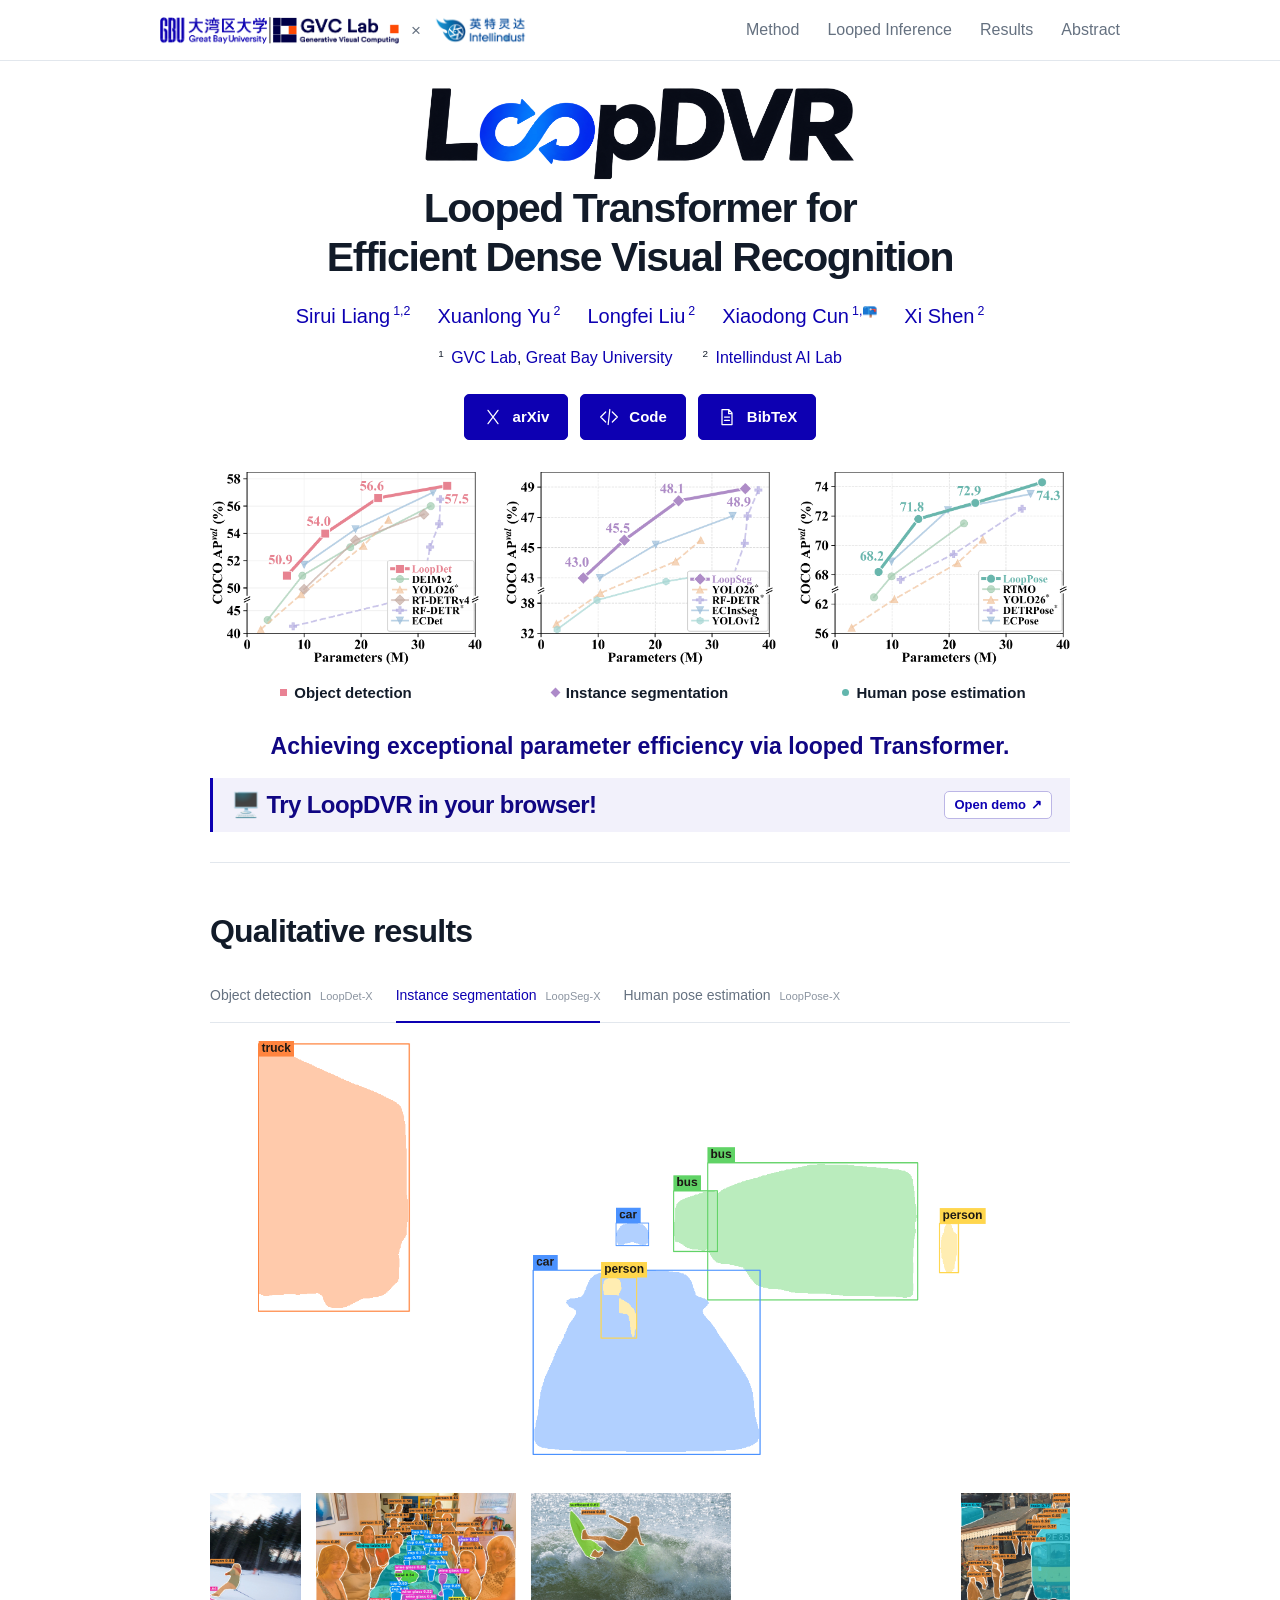
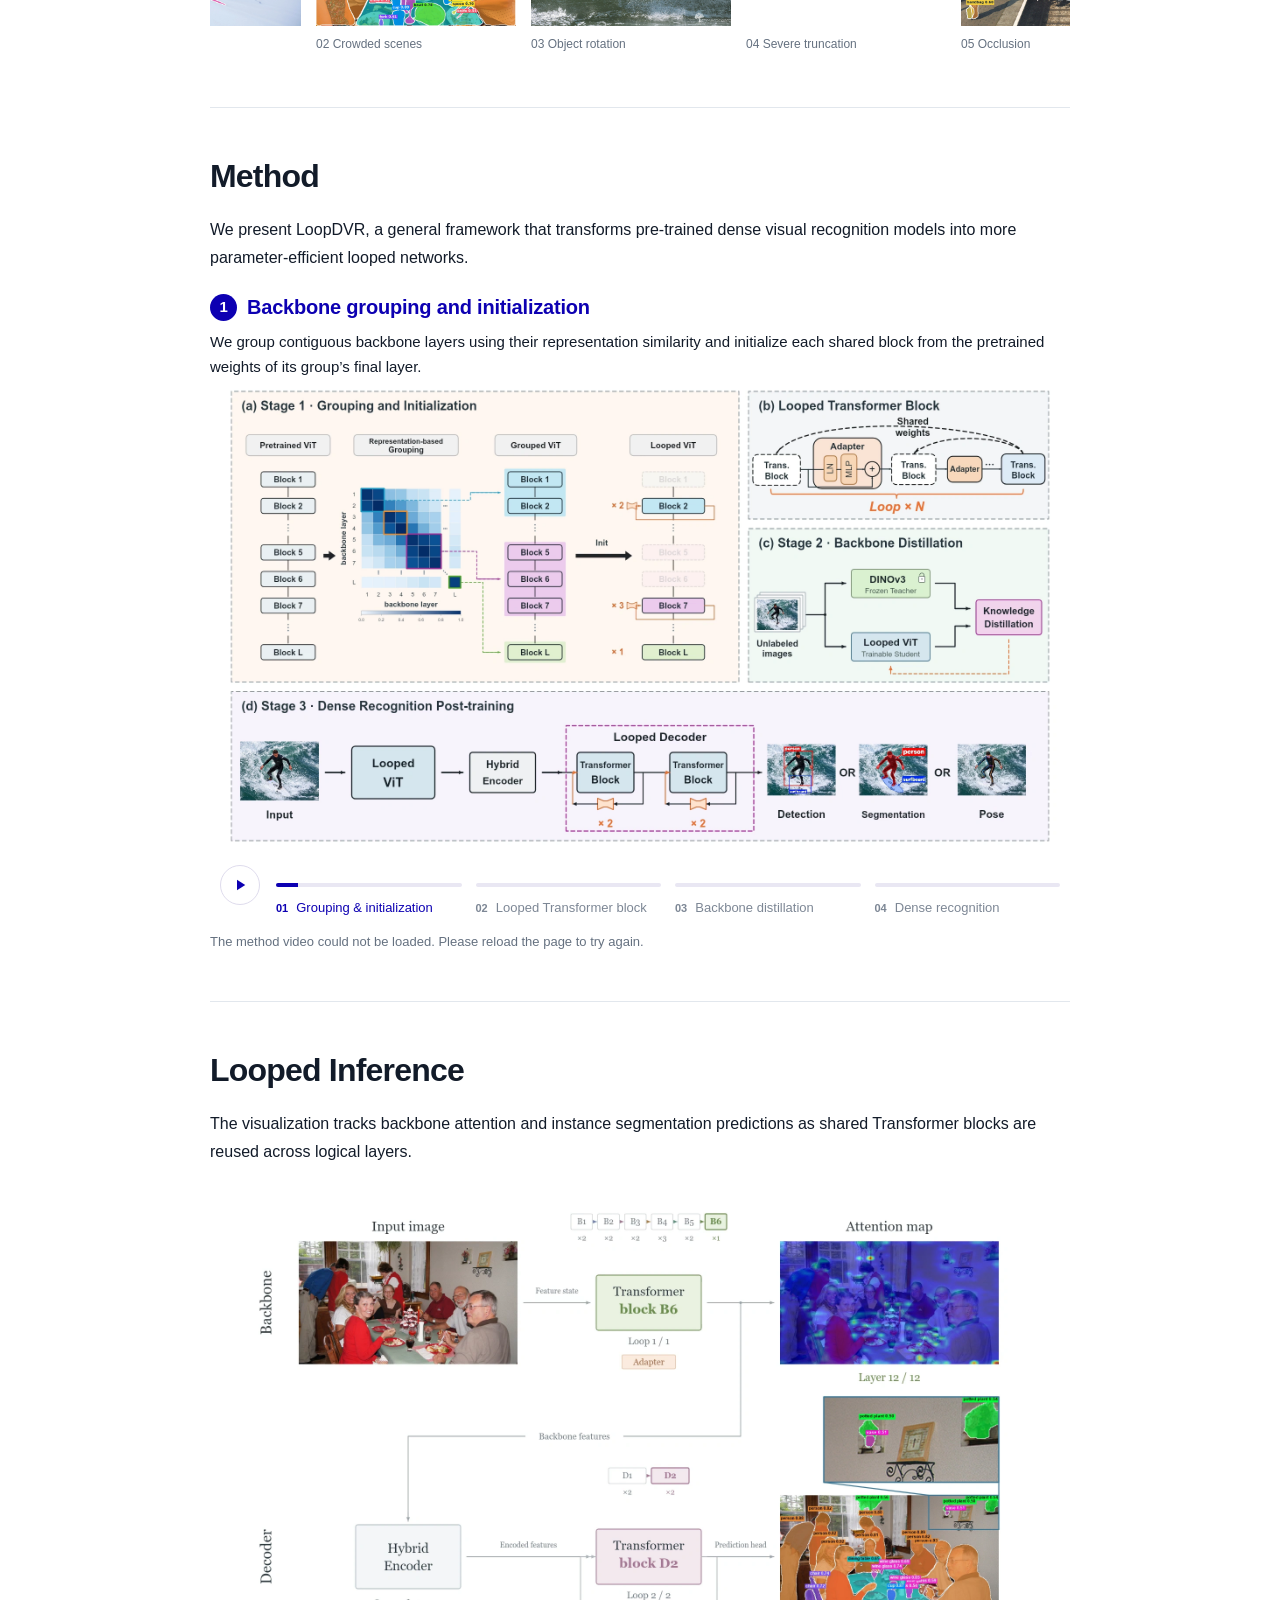
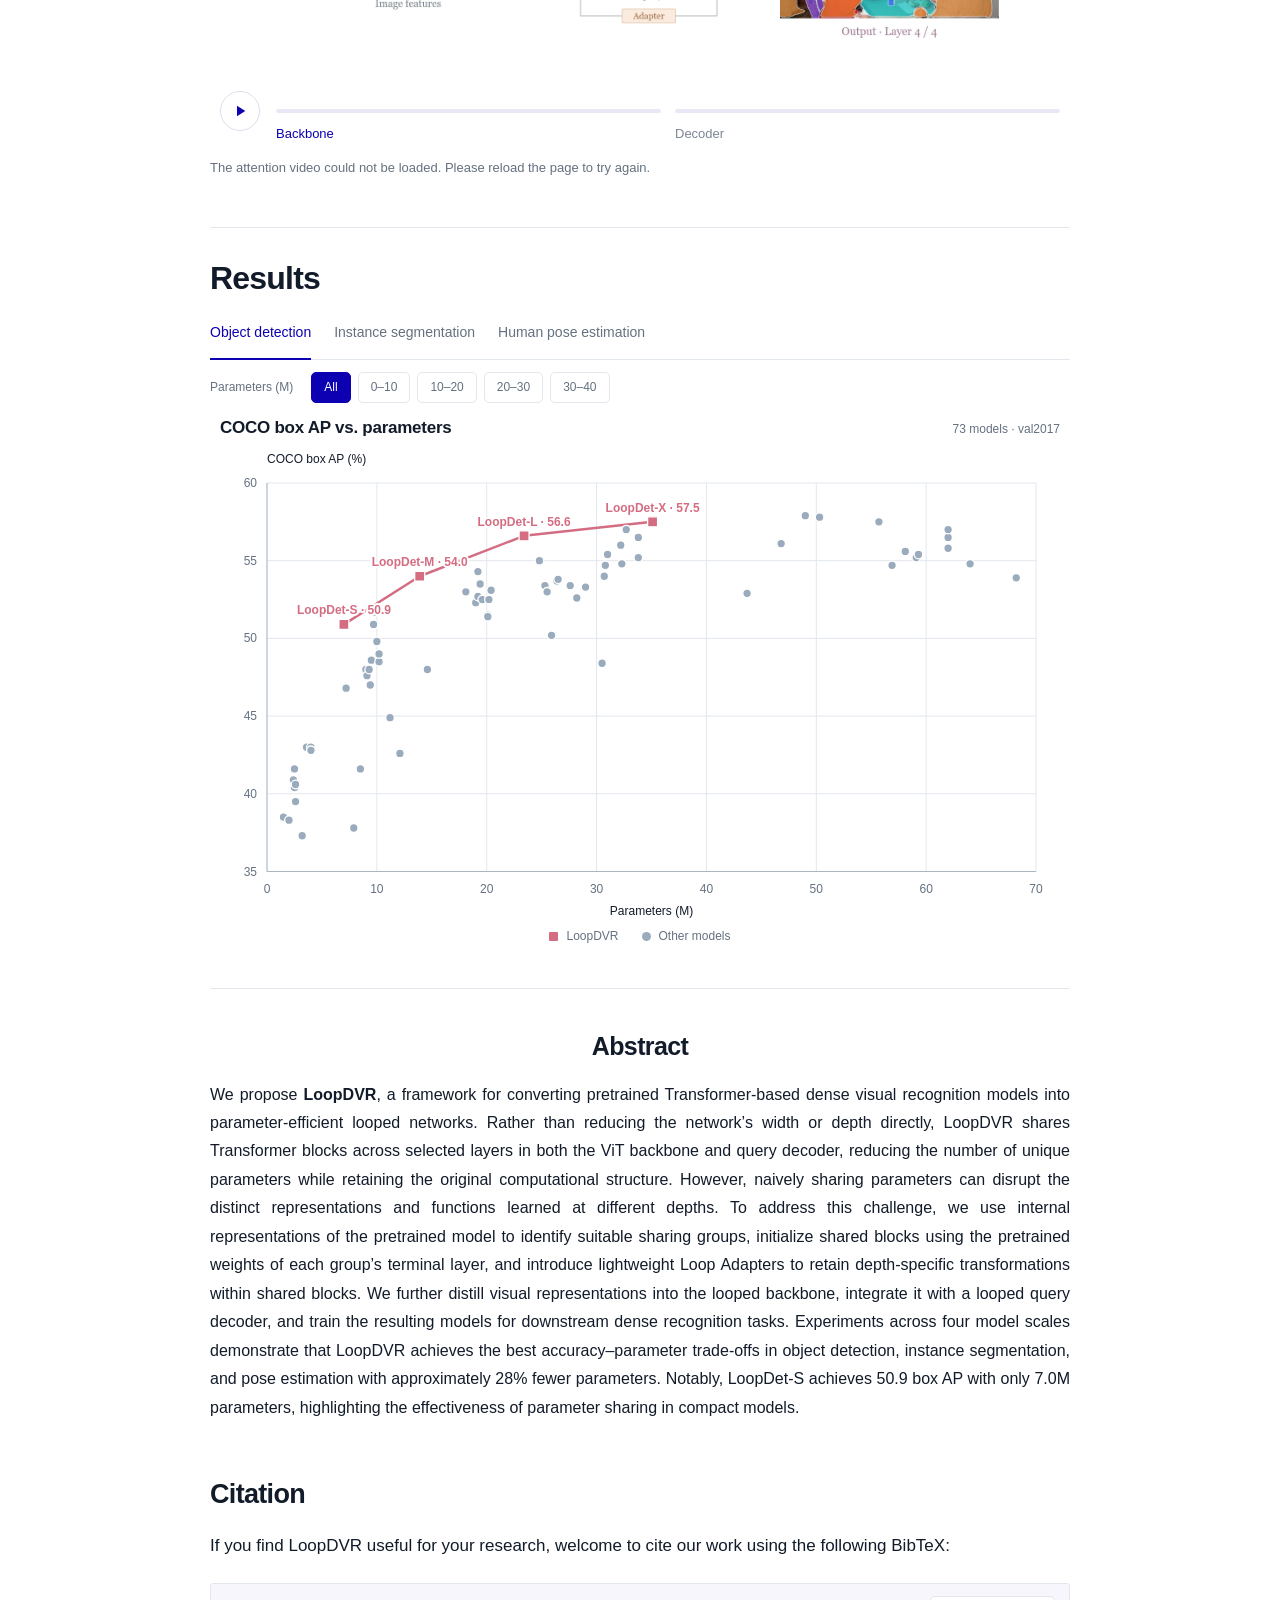
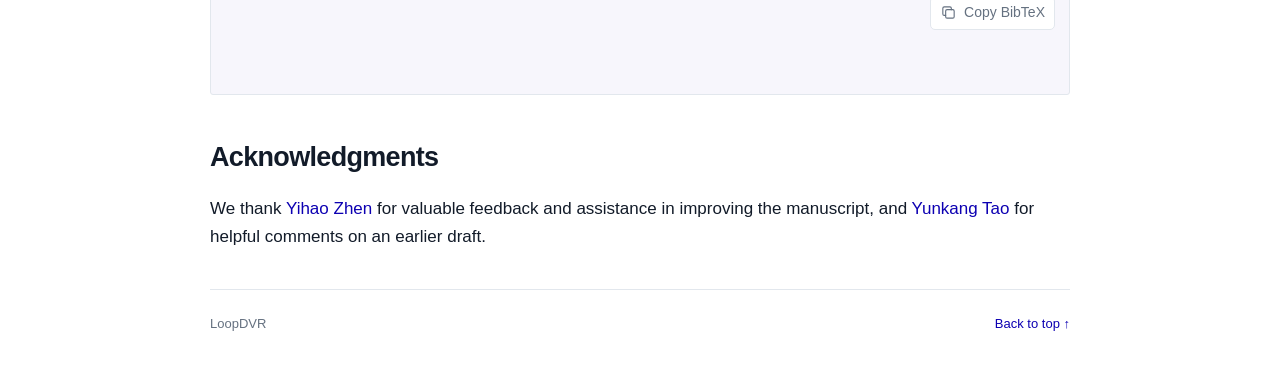
==== commit 6c90492a: "Replace qualitative clips with the layered Case 3 demo" ====
--- a/index.html
+++ b/index.html
@@ -9,8 +9,9 @@
   <link rel="icon" href="assets/favicon.svg" type="image/svg+xml" sizes="any">
   <link rel="stylesheet" href="css/styles.css?v=wordmark-2">
   <link rel="stylesheet" href="css/results.css">
+  <script src="js/qualitative-overlay.js" defer></script>
+  <script src="js/method.js" defer></script>
   <script src="js/app.js" defer></script>
-  <script src="js/method.js" defer></script>
   <script src="js/results-data.js" defer></script>
   <script src="js/results.js" defer></script>
 </head>
@@ -74,10 +75,9 @@
         <div class="qualitative-player">
           <div class="qualitative-frame">
             <button id="qualitative-open" class="figure-zoom" type="button" aria-haspopup="dialog" aria-label="Enlarge instance segmentation video">
-              <video id="qualitative-video" src="assets/videos/qualitative-segmentation-2.mp4" width="1722" height="720" preload="metadata" muted playsinline loop aria-label="Instance segmentation video"></video>
+              <video id="qualitative-video" src="assets/videos/case3/case3.mp4" width="1280" height="720" preload="metadata" muted playsinline loop aria-label="Instance segmentation video"></video>
+              <canvas class="video-annotations" aria-hidden="true"></canvas>
             </button>
-            <button class="clip-arrow" type="button" data-clip-step="-1" aria-label="Previous video" aria-controls="qualitative-video"><svg viewBox="0 0 24 24" aria-hidden="true"><path d="m14.5 6-6 6 6 6"/></svg></button>
-            <button class="clip-arrow" type="button" data-clip-step="1" aria-label="Next video" aria-controls="qualitative-video"><svg viewBox="0 0 24 24" aria-hidden="true"><path d="m9.5 6 6 6-6 6"/></svg></button>
           </div>
           <p id="qualitative-status" class="media-status" role="status"></p>
         </div>
@@ -190,10 +190,11 @@
       <button id="video-tab-pose" type="button" data-video-task="pose" role="tab" aria-selected="false" aria-controls="qualitative-viewer-panel" tabindex="-1">Pose</button>
     </div>
     <div id="qualitative-viewer-panel" class="qualitative-frame" role="tabpanel" aria-labelledby="video-tab-segmentation">
-      <video id="qualitative-enlarged" width="1722" height="720" controls playsinline muted></video>
-      <button class="clip-arrow" type="button" data-clip-step="-1" aria-label="Previous video" aria-controls="qualitative-enlarged"><svg viewBox="0 0 24 24" aria-hidden="true"><path d="m14.5 6-6 6 6 6"/></svg></button>
-      <button class="clip-arrow" type="button" data-clip-step="1" aria-label="Next video" aria-controls="qualitative-enlarged"><svg viewBox="0 0 24 24" aria-hidden="true"><path d="m9.5 6 6 6-6 6"/></svg></button>
-    </div>
+      <video id="qualitative-enlarged" width="1280" height="720" controls controlslist="nofullscreen nodownload noremoteplayback" disablepictureinpicture playsinline muted></video>
+      <canvas class="video-annotations" aria-hidden="true"></canvas>
+      <button id="qualitative-fullscreen" type="button" aria-label="Enter fullscreen" title="Fullscreen" hidden><svg viewBox="0 0 24 24" aria-hidden="true"><path d="M4 9V4h5m6 0h5v5m0 6v5h-5m-6 0H4v-5"/></svg></button>
+    </div>
+    <p id="qualitative-viewer-status" class="media-status" role="status"></p>
   </dialog>
 
   <dialog id="case-viewer" aria-labelledby="viewer-title">
--- a/css/styles.css
+++ b/css/styles.css
@@ -67,7 +67,7 @@
   justify-content: space-between;
   gap: 12px;
   margin: 16px 0 20px;
-  padding: 9px clamp(12px, 2vw, 18px);
+  padding: 12px clamp(12px, 2vw, 18px);
   border-inline-start: 3px solid var(--blue);
   background: #f2f1fb;
   color: var(--blue-dark);
@@ -116,11 +116,7 @@
 .case-gallery::-webkit-scrollbar { display: none; }
 .results-section { margin-top: 30px; }
 .qualitative-frame { position: relative; }
-.clip-arrow { position: absolute; top: 50%; transform: translateY(-50%); display: grid; place-items: center; width: 36px; height: 36px; padding: 0; border: 1px solid #fff9; border-radius: 50%; background: rgb(18 27 41 / 68%); color: white; }
-.clip-arrow[data-clip-step="-1"] { left: 8px; }
-.clip-arrow[data-clip-step="1"] { right: 8px; }
-.clip-arrow:is(:hover, :focus-visible) { background: var(--blue); }
-.clip-arrow svg { width: 20px; height: 20px; fill: none; stroke: currentColor; stroke-width: 2; stroke-linecap: round; stroke-linejoin: round; }
+.video-annotations { position: absolute; inset: 0; width: 100%; height: 100%; object-fit: contain; pointer-events: none; }
 .qualitative-player { margin-bottom: 20px; }
 .qualitative-player video { width: 100%; }
 .case-card { flex: 0 0 200px; scroll-snap-align: start; min-width: 0; background: #fff; border: 0; padding: 0; text-align: left; cursor: zoom-in; }
@@ -163,6 +159,10 @@
 body:has(#qualitative-viewer[open]) { overflow: hidden; }
 #qualitative-viewer { width: 1200px; }
 #qualitative-enlarged { width: 100%; max-height: calc(94dvh - 145px); background: #000; }
+#qualitative-viewer-panel:fullscreen { display: grid; place-items: center; background: #000; }
+#qualitative-viewer-panel:fullscreen video { width: 100%; height: 100%; max-height: none; object-fit: contain; }
+#qualitative-fullscreen { position: absolute; top: 8px; right: 8px; display: grid; place-items: center; padding: 7px; border: 0; border-radius: 4px; color: #fff; background: #121b29b3; }
+#qualitative-fullscreen svg { width: 18px; height: 18px; fill: none; stroke: currentColor; stroke-width: 2; }
 .viewer-header { display: flex; align-items: center; justify-content: space-between; gap: 28px; }
 .viewer-header h2 { font-size: 19px; margin: 0; }
 .close-button { display: inline-flex; gap: 12px; align-items: center; border: 0; background: white; font-size: 13px; padding: 4px 0 4px 12px; }
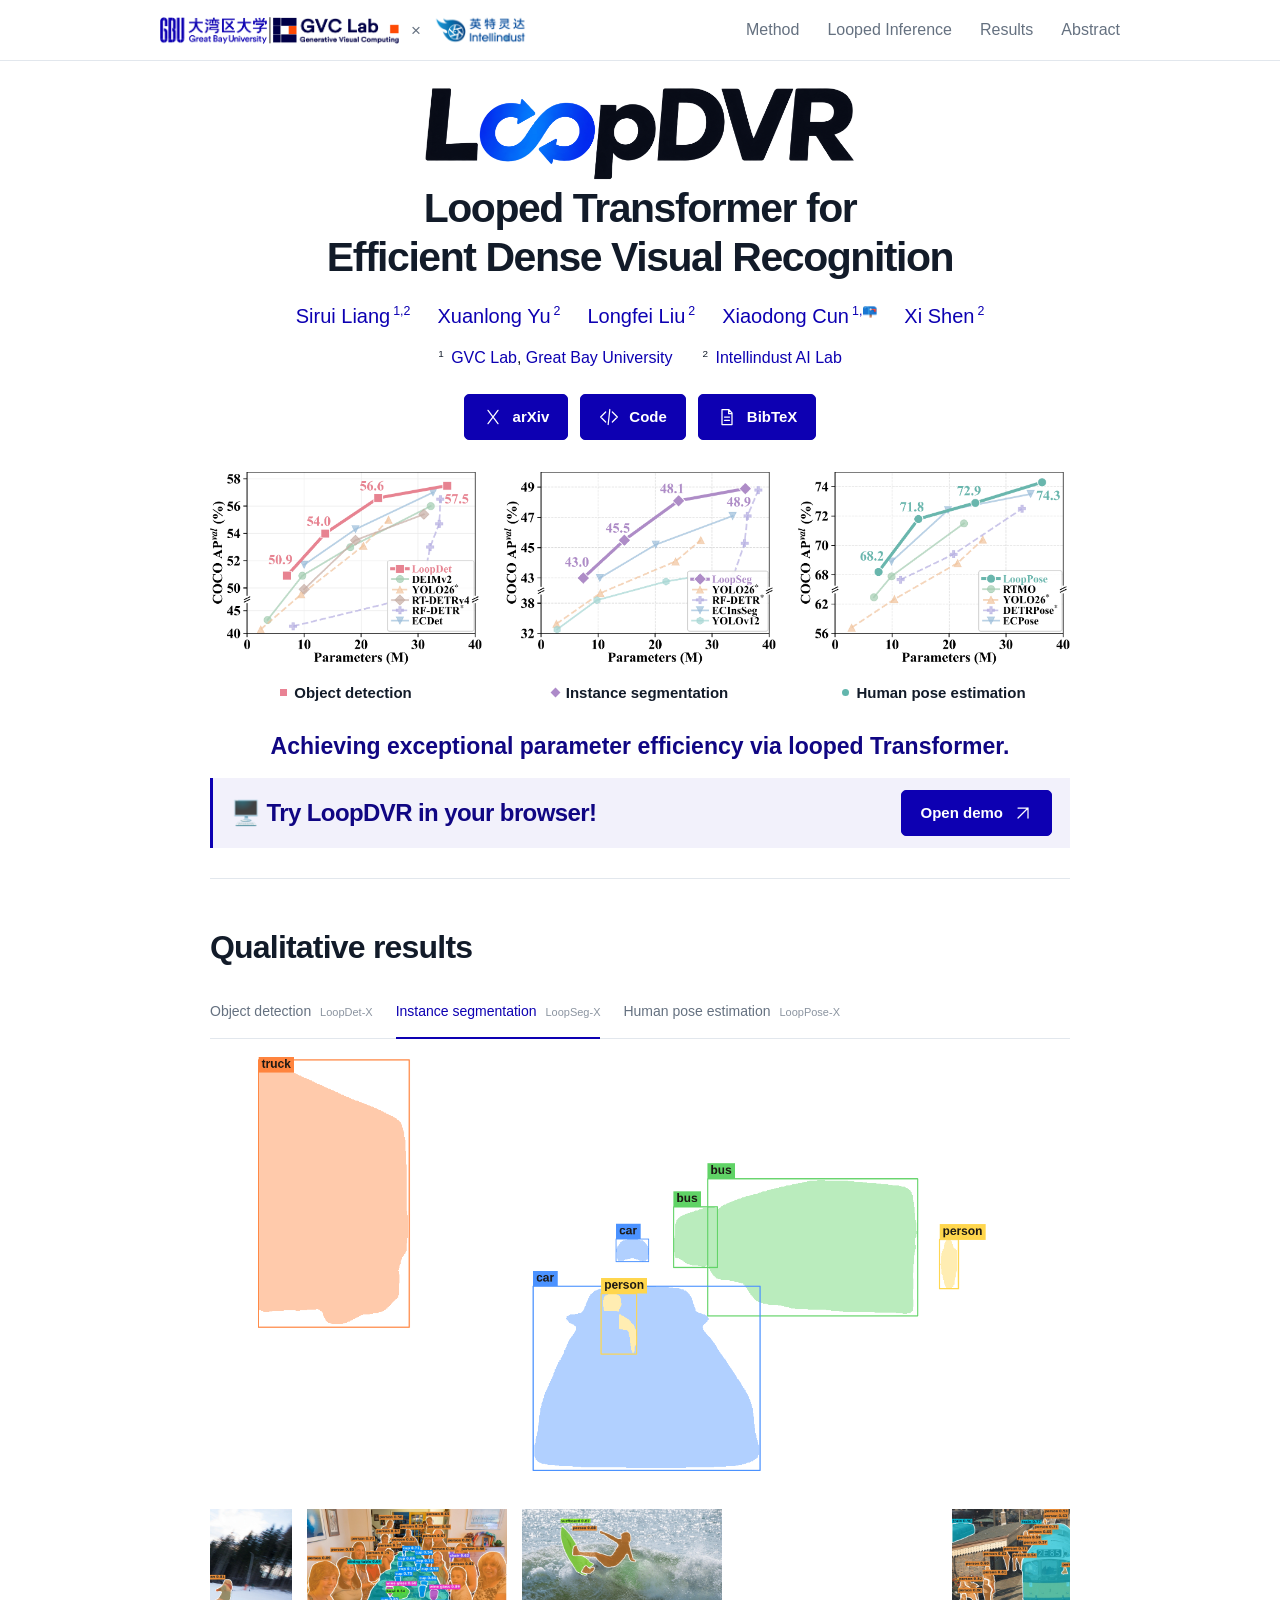
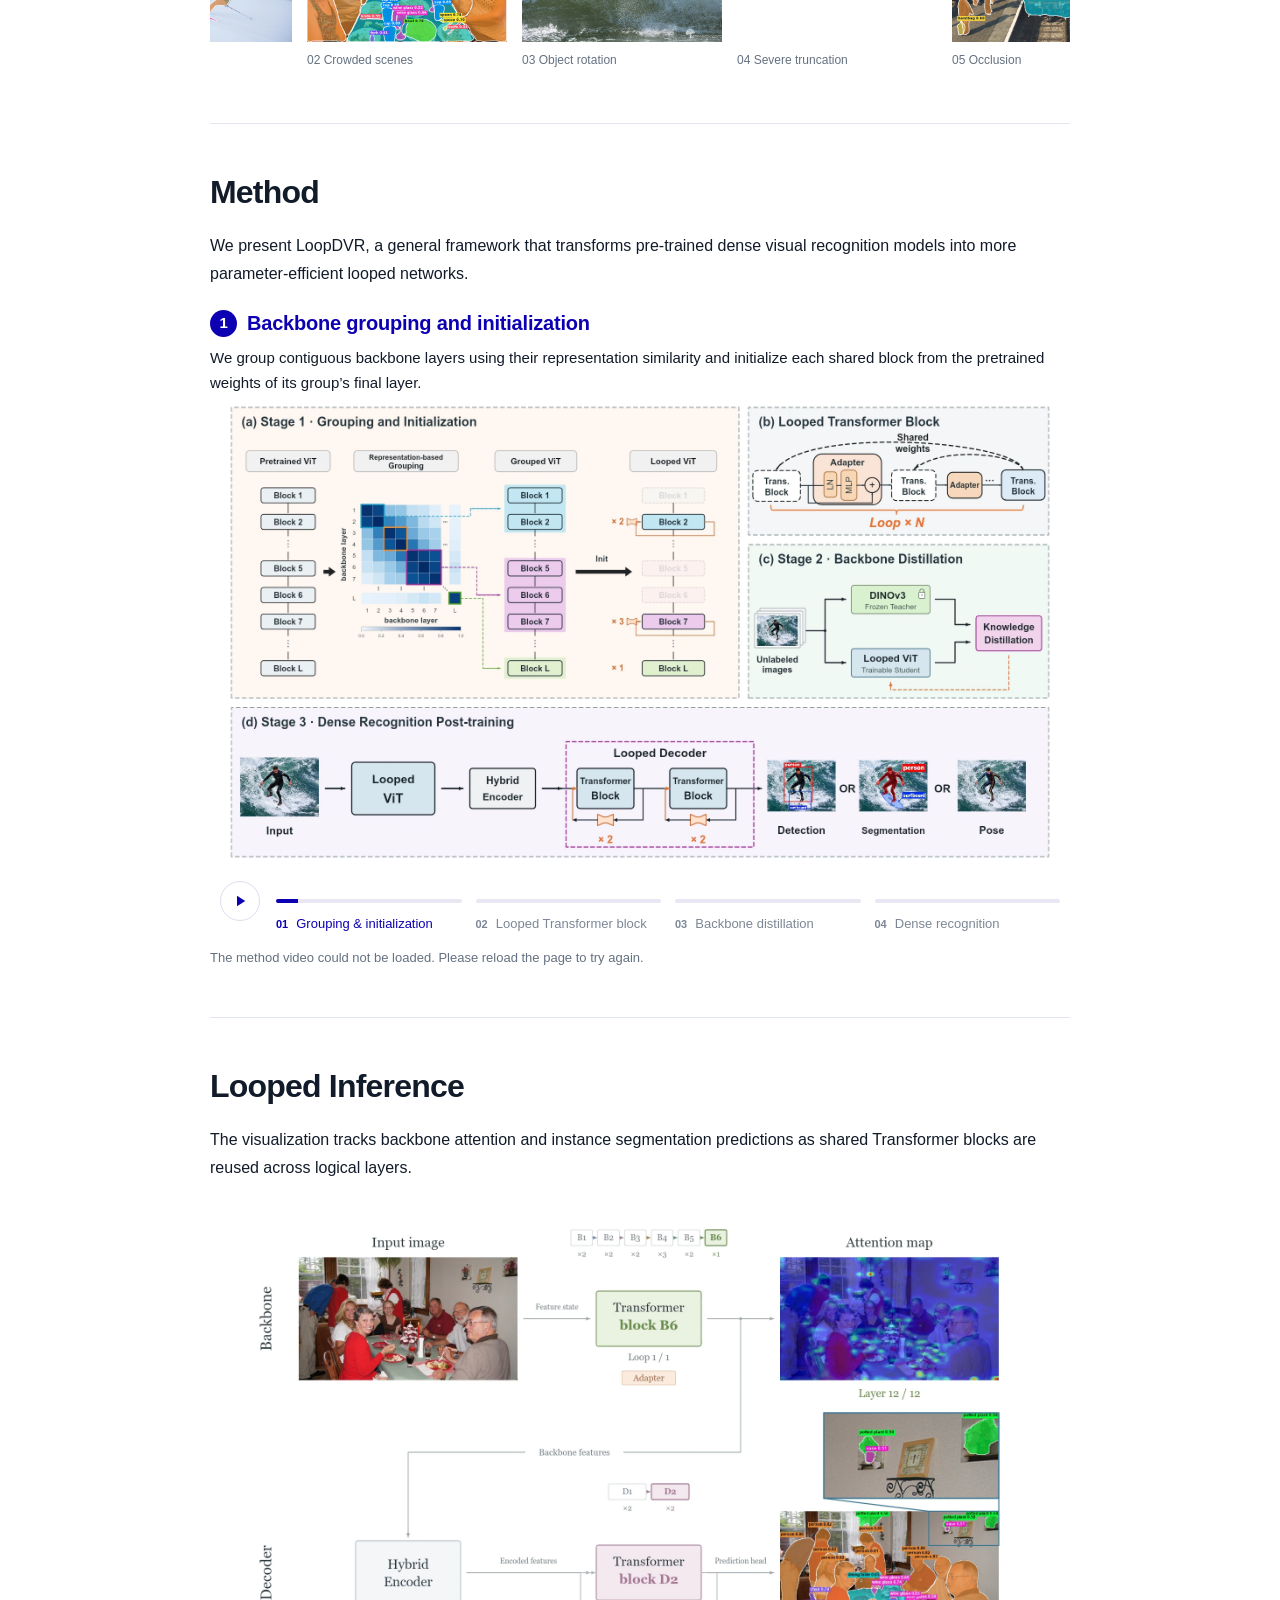
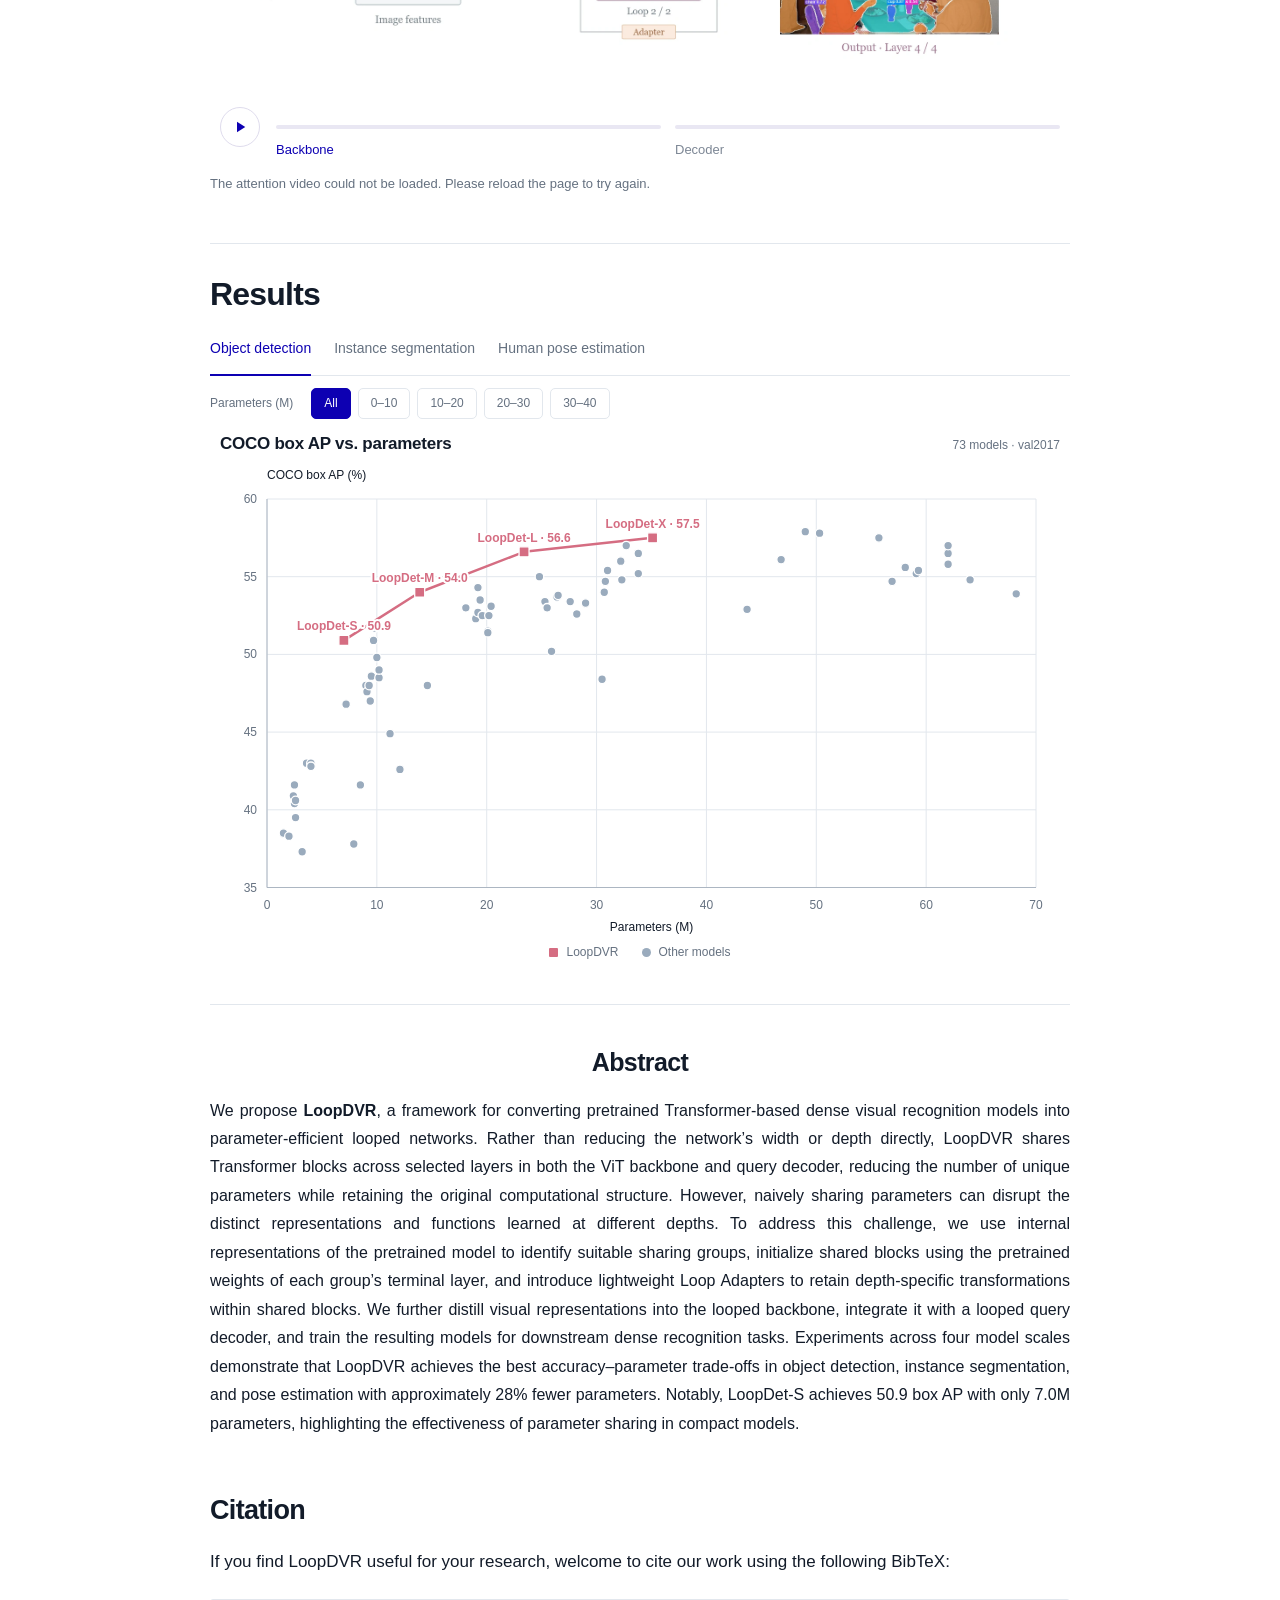
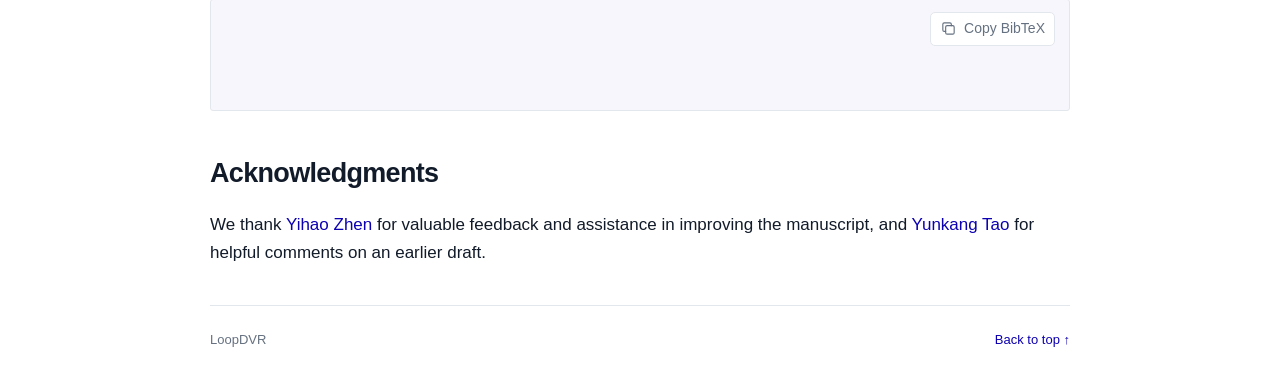
==== commit dedec4b0: "Match the demo entry button to project resources and show model loading in the viewer" ====
--- a/index.html
+++ b/index.html
@@ -7,7 +7,7 @@
   <meta name="theme-color" content="#ffffff">
   <title>LoopDVR — Looped Transformer for Efficient Dense Visual Recognition</title>
   <link rel="icon" href="assets/favicon.svg" type="image/svg+xml" sizes="any">
-  <link rel="stylesheet" href="css/styles.css?v=wordmark-2">
+  <link rel="stylesheet" href="css/styles.css?v=demo-button">
   <link rel="stylesheet" href="css/results.css">
   <script src="js/qualitative-overlay.js" defer></script>
   <script src="js/method.js" defer></script>
@@ -62,7 +62,7 @@
       </figure>
       <a class="demo-entry" id="browser-demo" href="./loopdet-camera/" target="_blank" rel="noopener noreferrer">
         <strong><span aria-hidden="true">🖥️</span>&nbsp;Try LoopDVR in your browser!</strong>
-        <span class="demo-action">Open demo <span aria-hidden="true">↗</span><span class="sr-only"> (opens in a new tab)</span></span>
+        <span class="resource demo-action">Open demo <svg viewBox="0 0 24 24" aria-hidden="true"><path d="M6 18 18 6M6 6h12v12"/></svg><span class="sr-only"> (opens in a new tab)</span></span>
       </a>
     <section class="content-section results-section" id="results" aria-labelledby="results-heading">
       <h2 id="results-heading">Qualitative results</h2>
--- a/css/styles.css
+++ b/css/styles.css
@@ -74,8 +74,8 @@
 }
 .demo-entry strong { font-size: clamp(16px, 2vw, 24px); font-weight: 650; line-height: 1.25; letter-spacing: -.025em; text-align: start; }
 .demo-entry:hover { background: #eae8fa; text-decoration: none; }
-.demo-action { display: inline-flex; align-items: center; gap: 5px; flex-shrink: 0; padding: 4px 9px; border: 1px solid #bcb6e6; border-radius: 5px; background: white; color: var(--blue); font-size: 13px; line-height: 1.4; font-weight: 600; }
-.demo-entry:is(:hover, :focus-visible) .demo-action { border-color: var(--blue); }
+.demo-action { flex-shrink: 0; white-space: nowrap; }
+.demo-entry:is(:hover, :focus-visible) .demo-action { background: var(--blue-dark); }
 .resource svg { width: 20px; height: 20px; fill: none; stroke: currentColor; stroke-width: 1.5; stroke-linecap: round; stroke-linejoin: round; }
 main, footer { width: min(var(--content-width), calc(100% - 52px)); margin-inline: auto; }
 .abstract-section { border-top: 1px solid var(--line); padding: 42px 0 24px; }
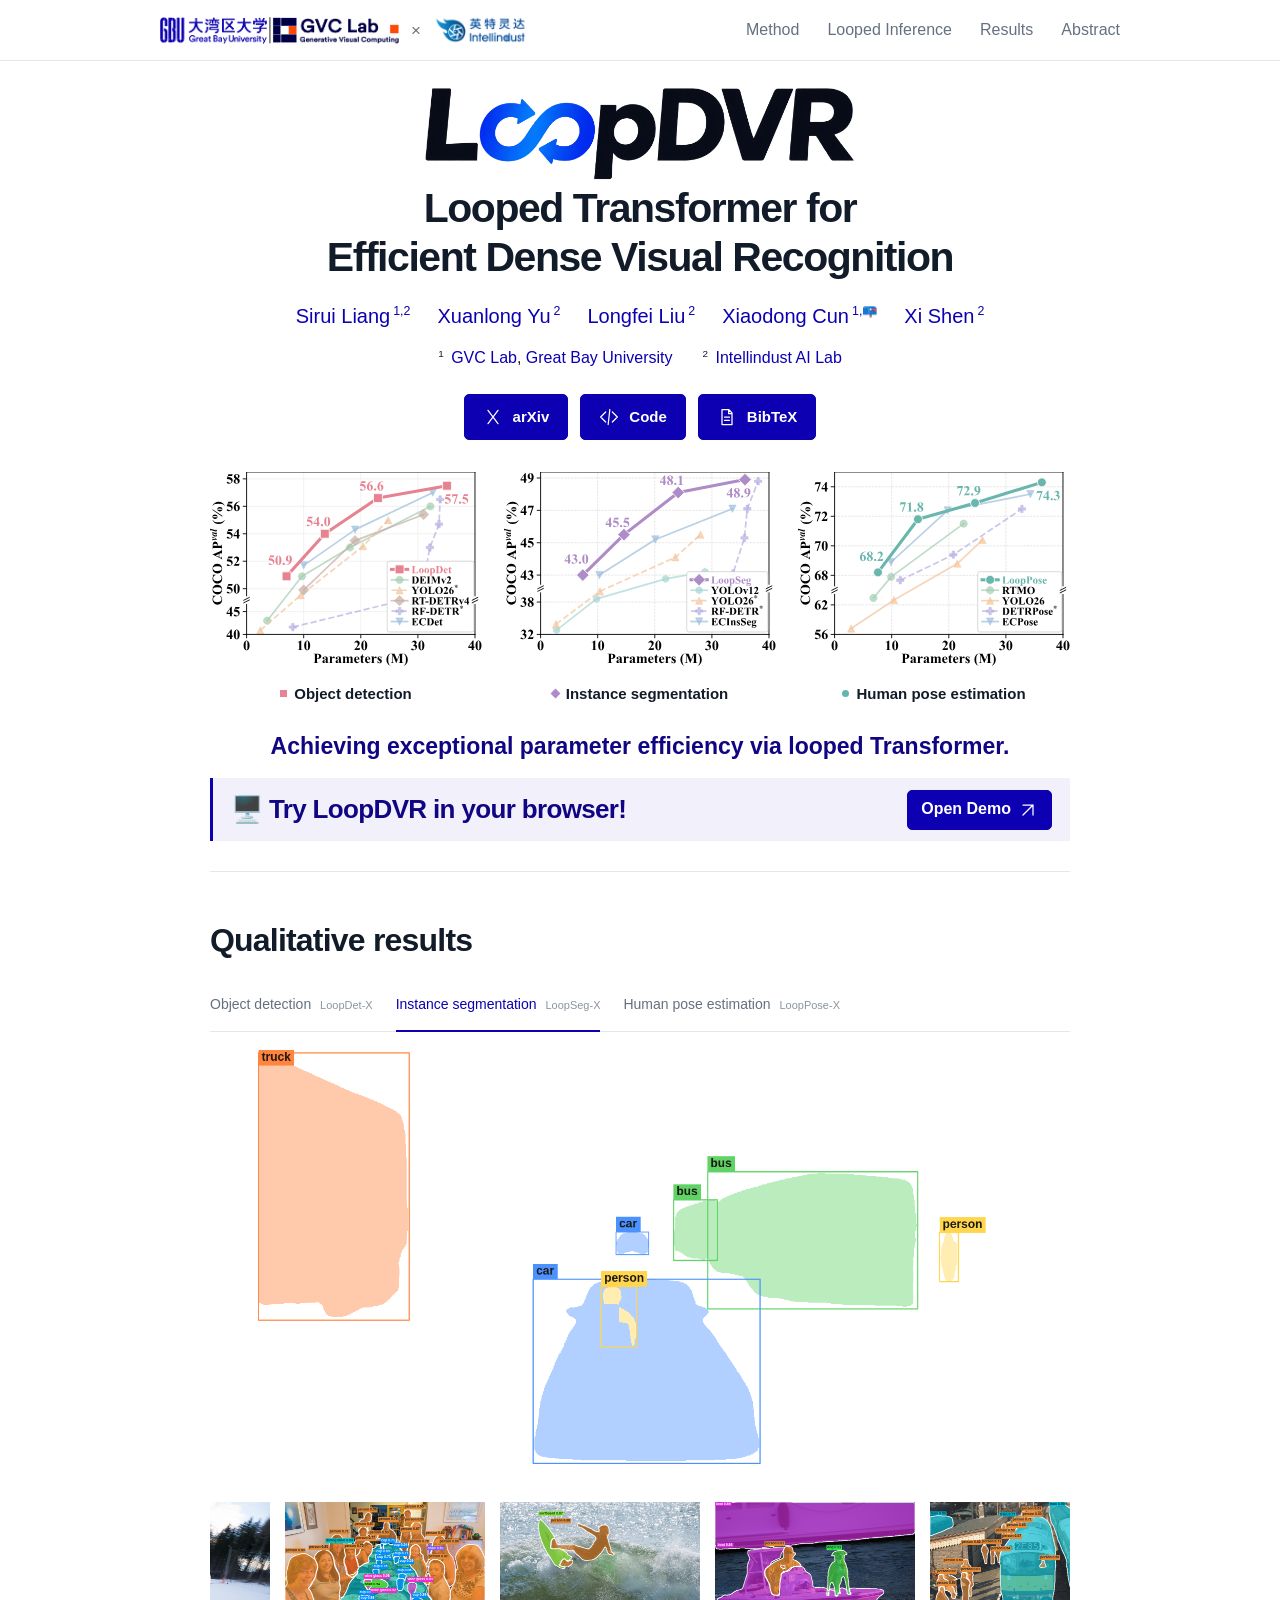
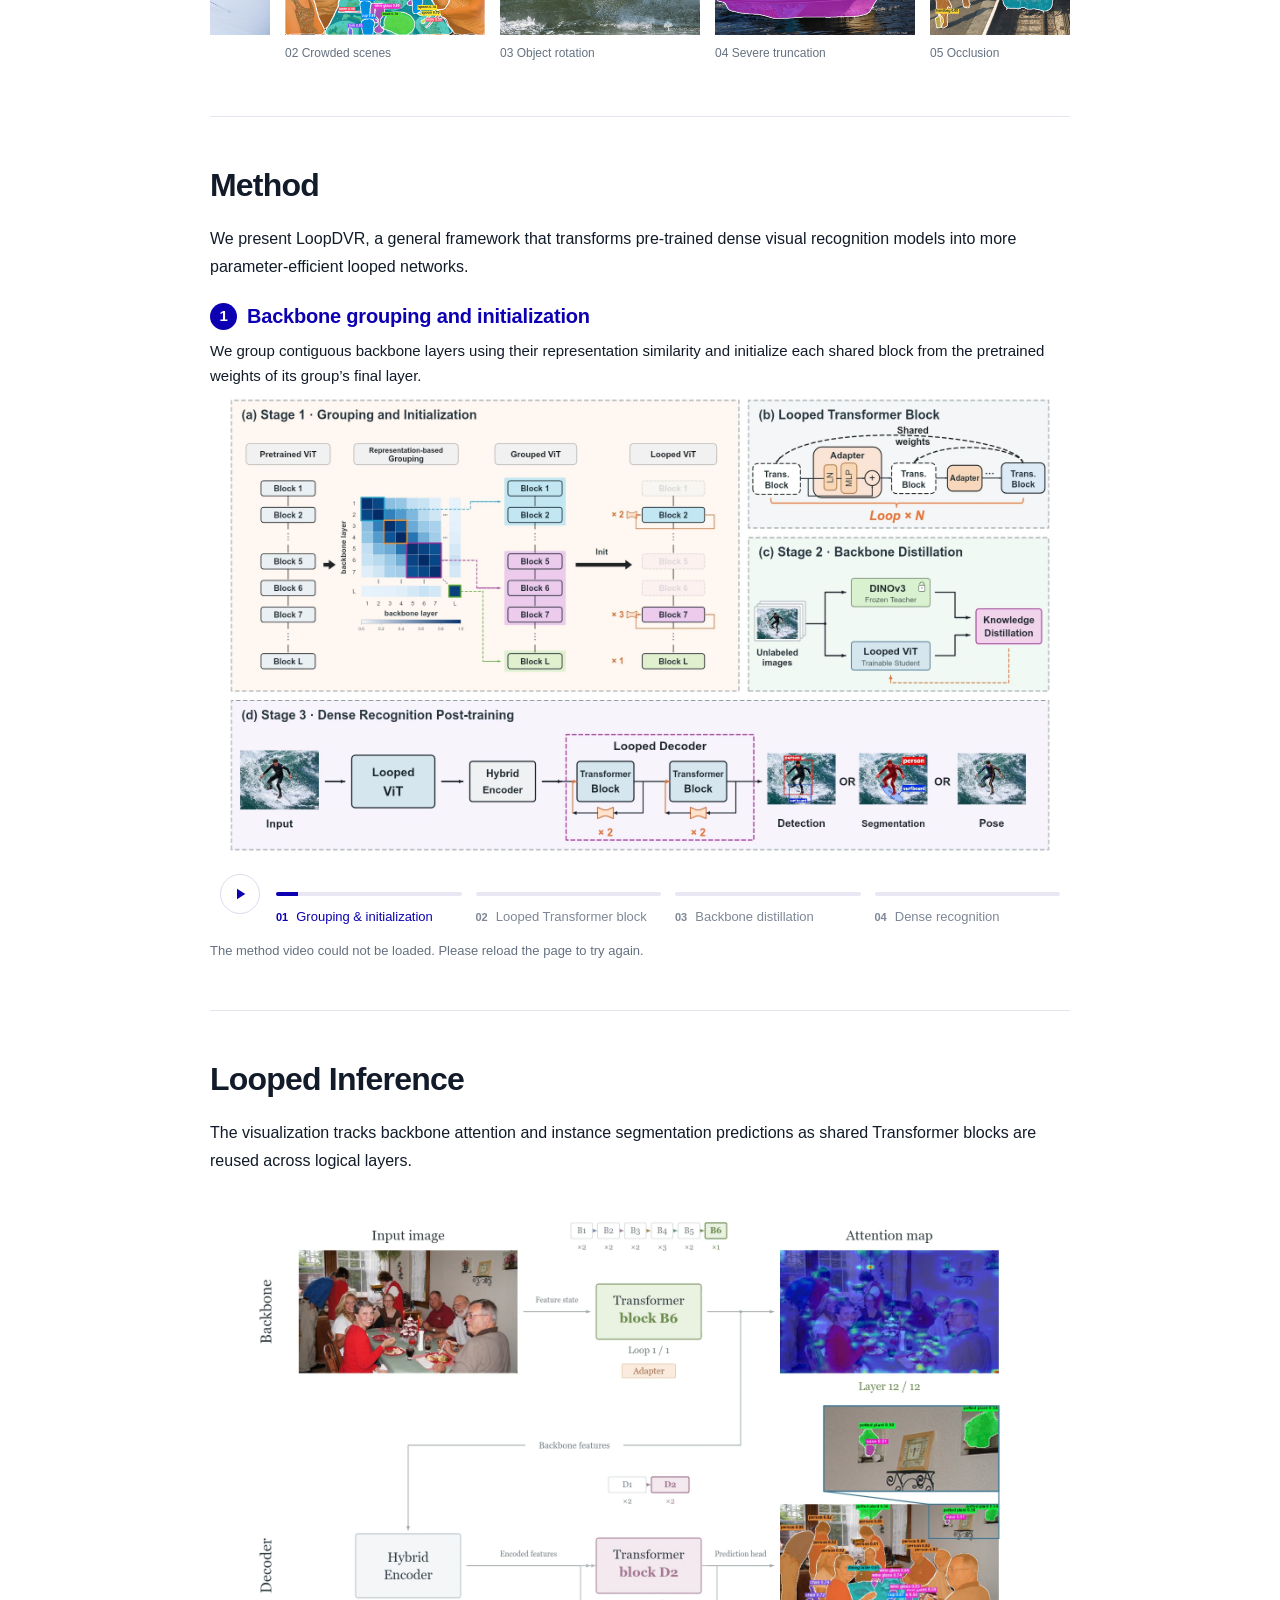
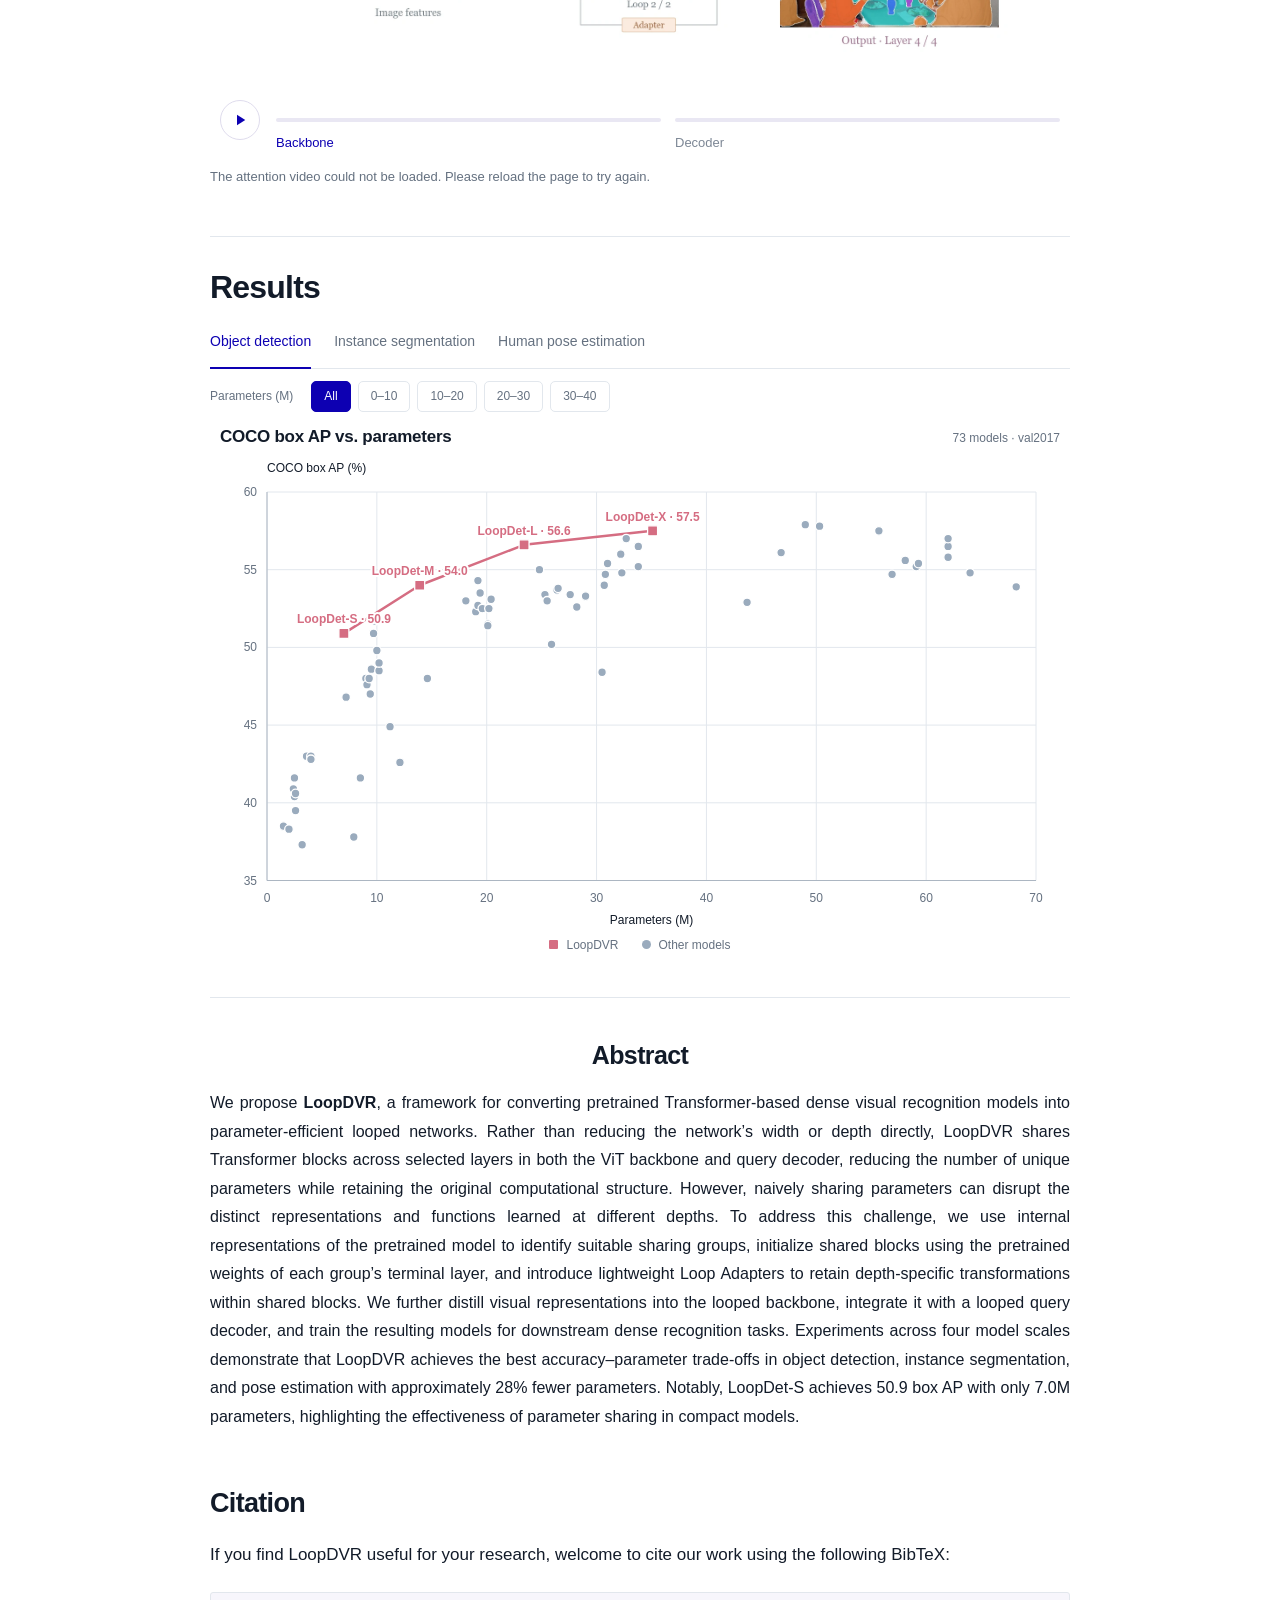
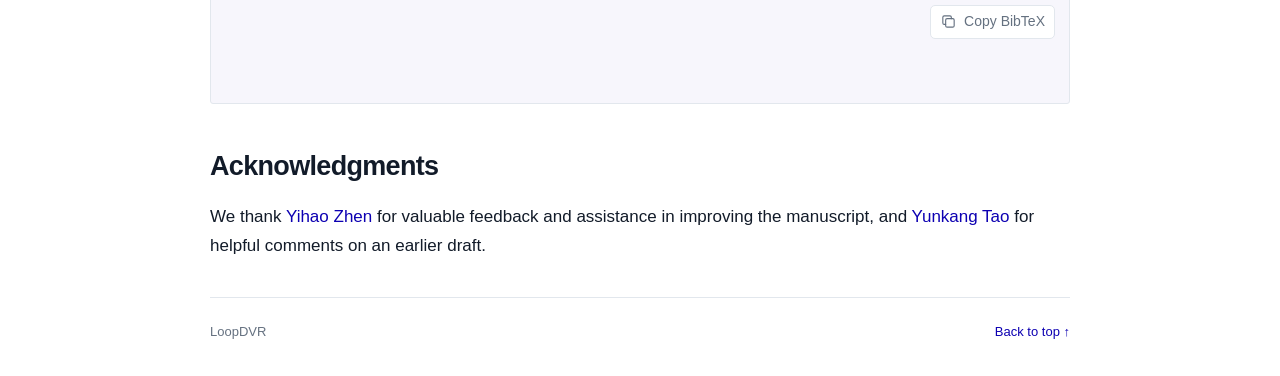
==== commit 2ac3cac2: "Use vector charts and layered gallery images, and update browser demo" ====
--- a/index.html
+++ b/index.html
@@ -7,10 +7,12 @@
   <meta name="theme-color" content="#ffffff">
   <title>LoopDVR — Looped Transformer for Efficient Dense Visual Recognition</title>
   <link rel="icon" href="assets/favicon.svg" type="image/svg+xml" sizes="any">
-  <link rel="stylesheet" href="css/styles.css?v=demo-button">
+  <link rel="stylesheet" href="css/styles.css?v=demo-entry-spacing">
   <link rel="stylesheet" href="css/results.css">
   <script src="js/qualitative-overlay.js" defer></script>
   <script src="js/method.js" defer></script>
+  <script src="assets/cases/data.js" defer></script>
+  <script src="assets/cases/overlay.js" defer></script>
   <script src="js/app.js" defer></script>
   <script src="js/results-data.js" defer></script>
   <script src="js/results.js" defer></script>
@@ -54,15 +56,15 @@
   <main id="main-content">
       <figure class="comparison-figure">
         <div class="comparison-grid">
-          <figure><button class="figure-zoom" data-zoom="assets/charts/detection.png" data-caption="Object detection · LoopDet" aria-label="Enlarge object detection comparison"><img src="assets/charts/detection.png" width="1786" height="1270" alt="Object detection accuracy versus parameters on COCO: LoopDet at 50.9, 54.0, 56.6, and 57.5 AP."></button><figcaption><span class="task-dot detection"></span>Object detection</figcaption></figure>
-          <figure><button class="figure-zoom" data-zoom="assets/charts/segmentation.png" data-caption="Instance segmentation · LoopSeg" aria-label="Enlarge instance segmentation comparison"><img src="assets/charts/segmentation.png" width="1786" height="1270" alt="Instance segmentation accuracy versus parameters on COCO: LoopSeg at 43.0, 45.5, 48.1, and 48.9 AP."></button><figcaption><span class="task-dot segmentation"></span>Instance segmentation</figcaption></figure>
-          <figure><button class="figure-zoom" data-zoom="assets/charts/pose.png?v=20261112" data-caption="Human pose estimation · LoopPose" aria-label="Enlarge human pose estimation comparison"><img src="assets/charts/pose.png?v=20261112" width="1786" height="1270" alt="Human pose estimation accuracy versus parameters on COCO: LoopPose at 68.2, 71.8, 72.9, and 74.3 AP."></button><figcaption><span class="task-dot pose"></span>Human pose estimation</figcaption></figure>
+          <figure><button class="figure-zoom" data-zoom="assets/charts/detection.svg" data-caption="Object detection · LoopDet" aria-label="Enlarge object detection comparison"><img src="assets/charts/detection.svg" width="1786" height="1270" alt="Object detection accuracy versus parameters on COCO: LoopDet at 50.9, 54.0, 56.6, and 57.5 AP."></button><figcaption><span class="task-dot detection"></span>Object detection</figcaption></figure>
+          <figure><button class="figure-zoom" data-zoom="assets/charts/segmentation.svg" data-caption="Instance segmentation · LoopSeg" aria-label="Enlarge instance segmentation comparison"><img src="assets/charts/segmentation.svg" width="1786" height="1270" alt="Instance segmentation accuracy versus parameters on COCO: LoopSeg at 43.0, 45.5, 48.1, and 48.9 AP."></button><figcaption><span class="task-dot segmentation"></span>Instance segmentation</figcaption></figure>
+          <figure><button class="figure-zoom" data-zoom="assets/charts/pose.svg" data-caption="Human pose estimation · LoopPose" aria-label="Enlarge human pose estimation comparison"><img src="assets/charts/pose.svg" width="1786" height="1270" alt="Human pose estimation accuracy versus parameters on COCO: LoopPose at 68.2, 71.8, 72.9, and 74.3 AP."></button><figcaption><span class="task-dot pose"></span>Human pose estimation</figcaption></figure>
         </div>
         <figcaption class="figure-note">Achieving exceptional parameter efficiency via looped Transformer.</figcaption>
       </figure>
       <a class="demo-entry" id="browser-demo" href="./loopdet-camera/" target="_blank" rel="noopener noreferrer">
         <strong><span aria-hidden="true">🖥️</span>&nbsp;Try LoopDVR in your browser!</strong>
-        <span class="resource demo-action">Open demo <svg viewBox="0 0 24 24" aria-hidden="true"><path d="M6 18 18 6M6 6h12v12"/></svg><span class="sr-only"> (opens in a new tab)</span></span>
+        <span class="resource demo-action">Open Demo <svg viewBox="0 0 24 24" aria-hidden="true"><path d="M6 18 18 6M6 6h12v12"/></svg><span class="sr-only"> (opens in a new tab)</span></span>
       </a>
     <section class="content-section results-section" id="results" aria-labelledby="results-heading">
       <h2 id="results-heading">Qualitative results</h2>
@@ -200,7 +202,7 @@
   <dialog id="case-viewer" aria-labelledby="viewer-title">
     <div class="viewer-header"><h2 id="viewer-title">Qualitative results</h2><button id="viewer-close" class="close-button" aria-label="Close image viewer">Close <span aria-hidden="true">×</span></button></div>
     <div id="viewer-task-tabs" class="task-tabs" role="tablist" aria-label="Compare tasks in this scene"><button data-viewer-task="detection" role="tab" aria-selected="true">Detection</button><button data-viewer-task="segmentation" role="tab" aria-selected="false" tabindex="-1">Segmentation</button><button data-viewer-task="pose" role="tab" aria-selected="false" tabindex="-1">Pose</button></div>
-    <div class="viewer-stage"><button id="viewer-prev" class="round-button" aria-label="Previous scene"><svg viewBox="0 0 24 24" aria-hidden="true"><path d="m14 6-6 6 6 6"/></svg></button><img id="viewer-image" alt=""><button id="viewer-next" class="round-button" aria-label="Next scene"><svg viewBox="0 0 24 24" aria-hidden="true"><path d="m10 6 6 6-6 6"/></svg></button></div>
+    <div class="viewer-stage"><button id="viewer-prev" class="round-button" aria-label="Previous scene"><svg viewBox="0 0 24 24" aria-hidden="true"><path d="m14 6-6 6 6 6"/></svg></button><img id="viewer-image" alt=""><div id="viewer-case" hidden></div><button id="viewer-next" class="round-button" aria-label="Next scene"><svg viewBox="0 0 24 24" aria-hidden="true"><path d="m10 6 6 6-6 6"/></svg></button></div>
     <p id="viewer-caption" class="figure-note"></p>
   </dialog>
 </body>
--- a/css/styles.css
+++ b/css/styles.css
@@ -67,14 +67,15 @@
   justify-content: space-between;
   gap: 12px;
   margin: 16px 0 20px;
-  padding: 12px clamp(12px, 2vw, 18px);
+  min-height: 60px;
+  padding-inline: clamp(12px, 2vw, 18px);
   border-inline-start: 3px solid var(--blue);
   background: #f2f1fb;
   color: var(--blue-dark);
 }
-.demo-entry strong { font-size: clamp(16px, 2vw, 24px); font-weight: 650; line-height: 1.25; letter-spacing: -.025em; text-align: start; }
+.demo-entry strong { padding-block: 15px; font-size: clamp(17px, 2.15vw, 26px); font-weight: 650; line-height: 1.25; letter-spacing: -.025em; text-align: start; }
 .demo-entry:hover { background: #eae8fa; text-decoration: none; }
-.demo-action { flex-shrink: 0; white-space: nowrap; }
+.demo-action { min-height: 40px; padding: 6px 13px; gap: 7px; font-size: 16px; flex-shrink: 0; white-space: nowrap; }
 .demo-entry:is(:hover, :focus-visible) .demo-action { background: var(--blue-dark); }
 .resource svg { width: 20px; height: 20px; fill: none; stroke: currentColor; stroke-width: 1.5; stroke-linecap: round; stroke-linejoin: round; }
 main, footer { width: min(var(--content-width), calc(100% - 52px)); margin-inline: auto; }
@@ -120,7 +121,8 @@
 .qualitative-player { margin-bottom: 20px; }
 .qualitative-player video { width: 100%; }
 .case-card { flex: 0 0 200px; scroll-snap-align: start; min-width: 0; background: #fff; border: 0; padding: 0; text-align: left; cursor: zoom-in; }
-.case-card img { width: 100%; aspect-ratio: 3/2; object-fit: contain; }
+.case-card canvas, #viewer-case canvas { display: block; width: 100%; height: auto; }
+#viewer-case { min-width: 0; width: min(1200px, calc(95vw - 165px), calc((94dvh - 210px) * 1.5)); }
 .case-caption { display: block; margin-top: 8px; color: var(--muted); font-size: 12px; }
 .stage-narrative { margin: 22px 0 0; }
 .stage-copy { flex: 1; min-width: 0; }
@@ -170,6 +172,7 @@
 dialog .task-tabs { margin: 12px 0 16px; }
 .viewer-stage { display: flex; align-items: center; justify-content: center; gap: 16px; margin-top: 14px; }
 .viewer-stage img { width: auto; min-width: 0; max-width: calc(95vw - 165px); max-height: calc(94dvh - 210px); object-fit: contain; }
+.viewer-stage img[src$=".svg"] { width: min(1100px, calc((94dvh - 210px) * 1.405)); }
 dialog .figure-note { text-align: center; margin: 13px 0 0; }
 .method-media { display: grid; aspect-ratio: 16/9; align-items: center; }
 .method-media:has(#method-overview:not([hidden])) { aspect-ratio: auto; }
@@ -205,6 +208,7 @@
   .authors-reserved { height: 21px; }
   .resource-links { display: grid; grid-template-columns: repeat(3, 1fr); gap: 8px; max-width: 320px; margin-inline: auto; }
   .resource { padding: 9px 12px; font-size: 12px; gap: 7px; min-height: 42px; }
+  .demo-action { min-height: 37px; padding: 5px 9px; gap: 5px; font-size: 13px; }
   .resource svg { width: 16px; height: 16px; }
   .masthead, main, footer { width: calc(100% - 32px); }
   .abstract-section { padding: 30px 0 32px; }
@@ -236,6 +240,7 @@
   .viewer-header { gap: 15px; }
   .viewer-stage { gap: 6px; }
   .viewer-stage .round-button { width: 27px; height: 27px; padding: 4px; }
+  #viewer-case { width: min(calc(96vw - 91px), calc((94dvh - 210px) * 1.5)); }
   .viewer-stage img { max-width: calc(96vw - 91px); }
 }
 @media (prefers-reduced-motion: reduce) { :root { scroll-behavior: auto; } }
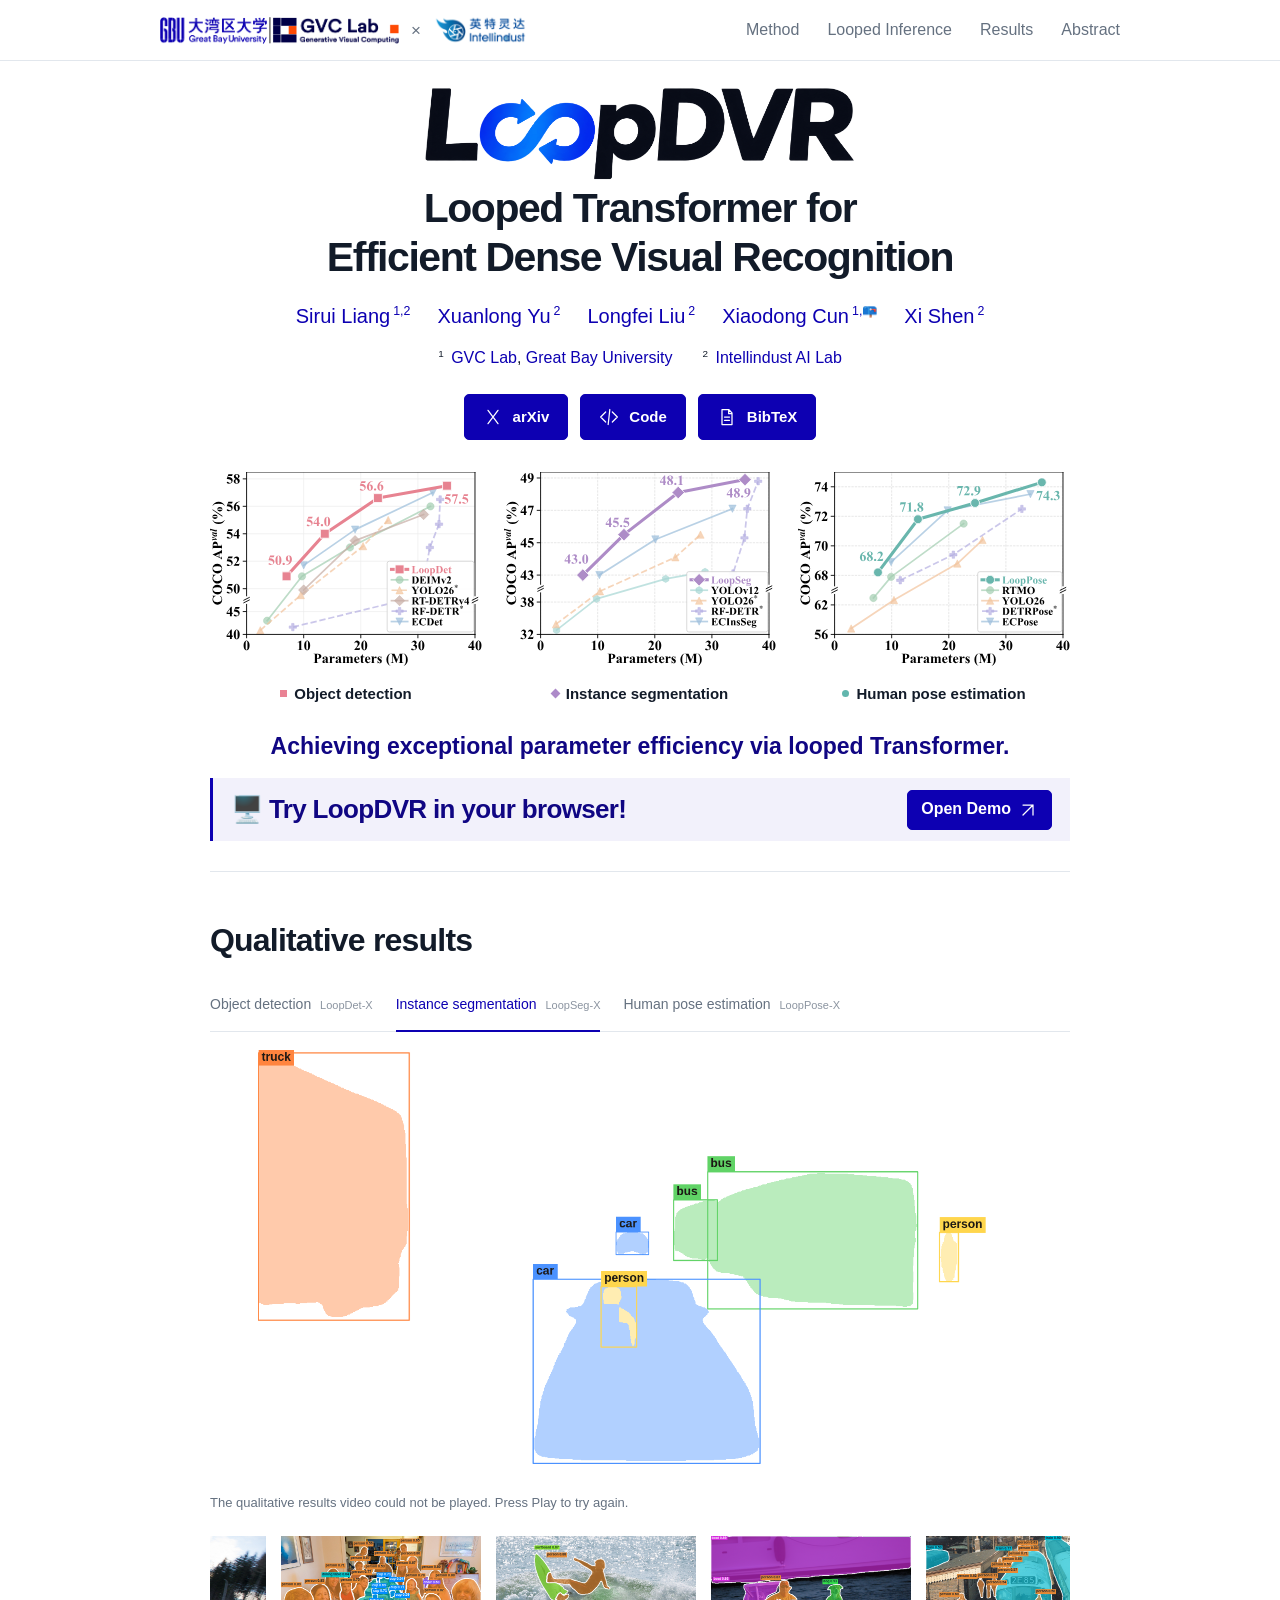
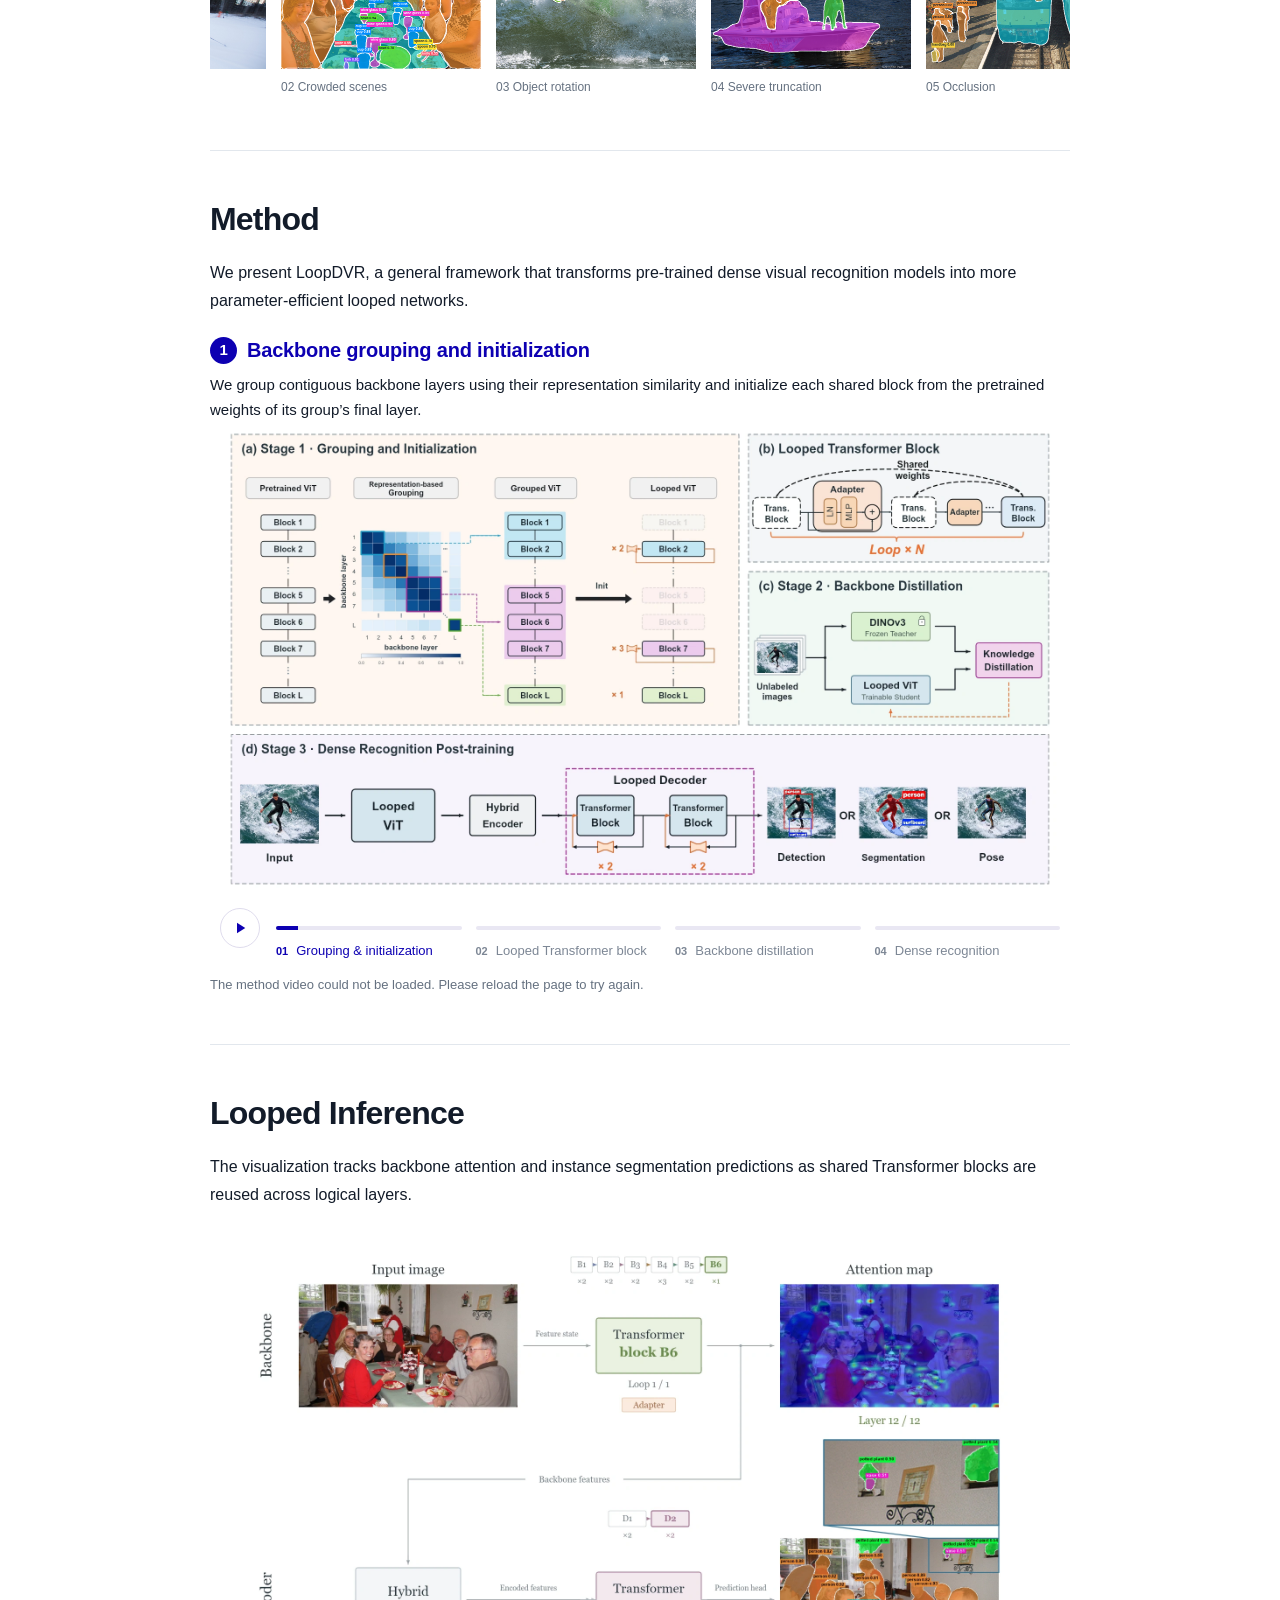
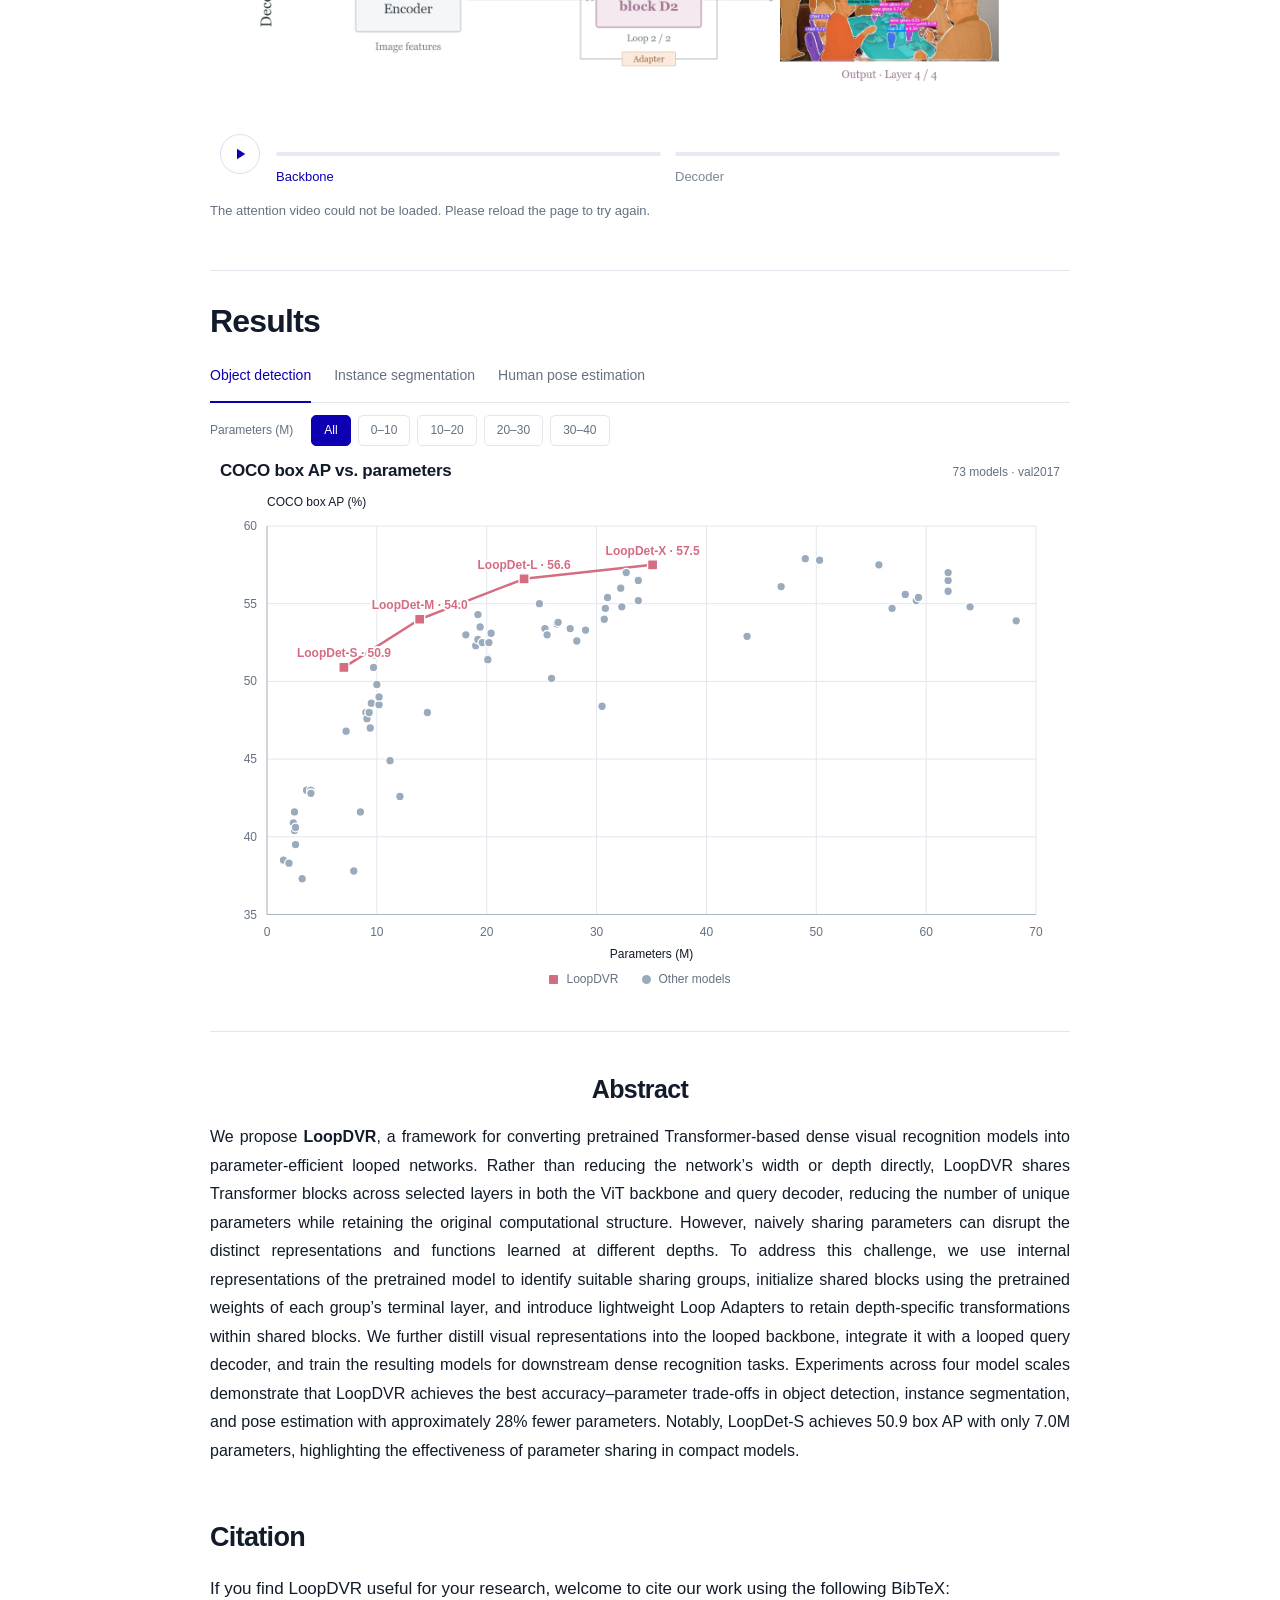
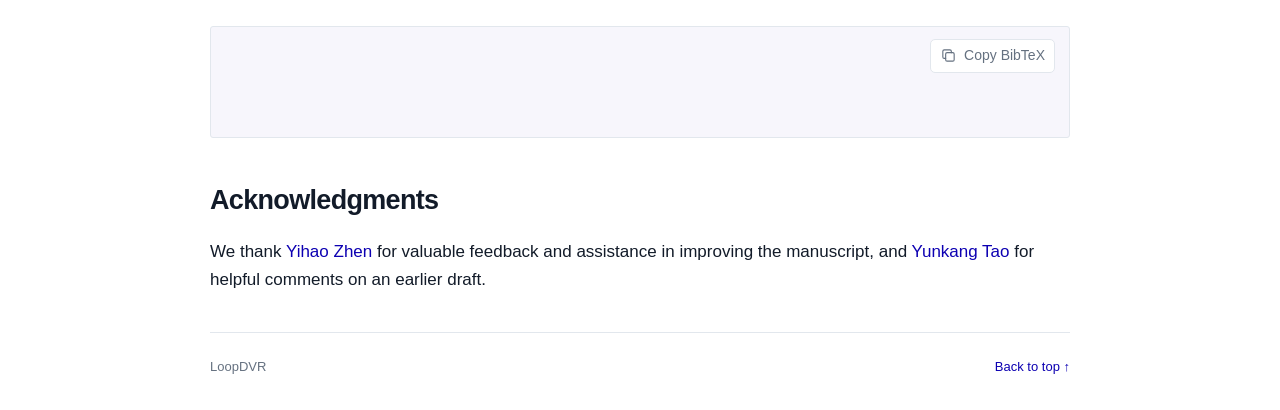
==== commit 9c1e7bae: "Fix mobile playback when browsers defer media loading" ====
--- a/index.html
+++ b/index.html
@@ -80,6 +80,7 @@
               <video id="qualitative-video" src="assets/videos/case3/case3.mp4" width="1280" height="720" preload="metadata" muted playsinline loop aria-label="Instance segmentation video"></video>
               <canvas class="video-annotations" aria-hidden="true"></canvas>
             </button>
+            <button id="qualitative-play" class="playback-toggle" type="button" aria-label="Play qualitative video" hidden><svg viewBox="0 0 24 24" aria-hidden="true"><path d="m8 5 11 7-11 7z"/></svg></button>
           </div>
           <p id="qualitative-status" class="media-status" role="status"></p>
         </div>
--- a/css/styles.css
+++ b/css/styles.css
@@ -117,6 +117,8 @@
 .case-gallery::-webkit-scrollbar { display: none; }
 .results-section { margin-top: 30px; }
 .qualitative-frame { position: relative; }
+#qualitative-play { --control-size: 44px; position: absolute; top: 50%; left: 50%; transform: translate(-50%, -50%); }
+#qualitative-play[hidden] { display: none; }
 .video-annotations { position: absolute; inset: 0; width: 100%; height: 100%; object-fit: contain; pointer-events: none; }
 .qualitative-player { margin-bottom: 20px; }
 .qualitative-player video { width: 100%; }
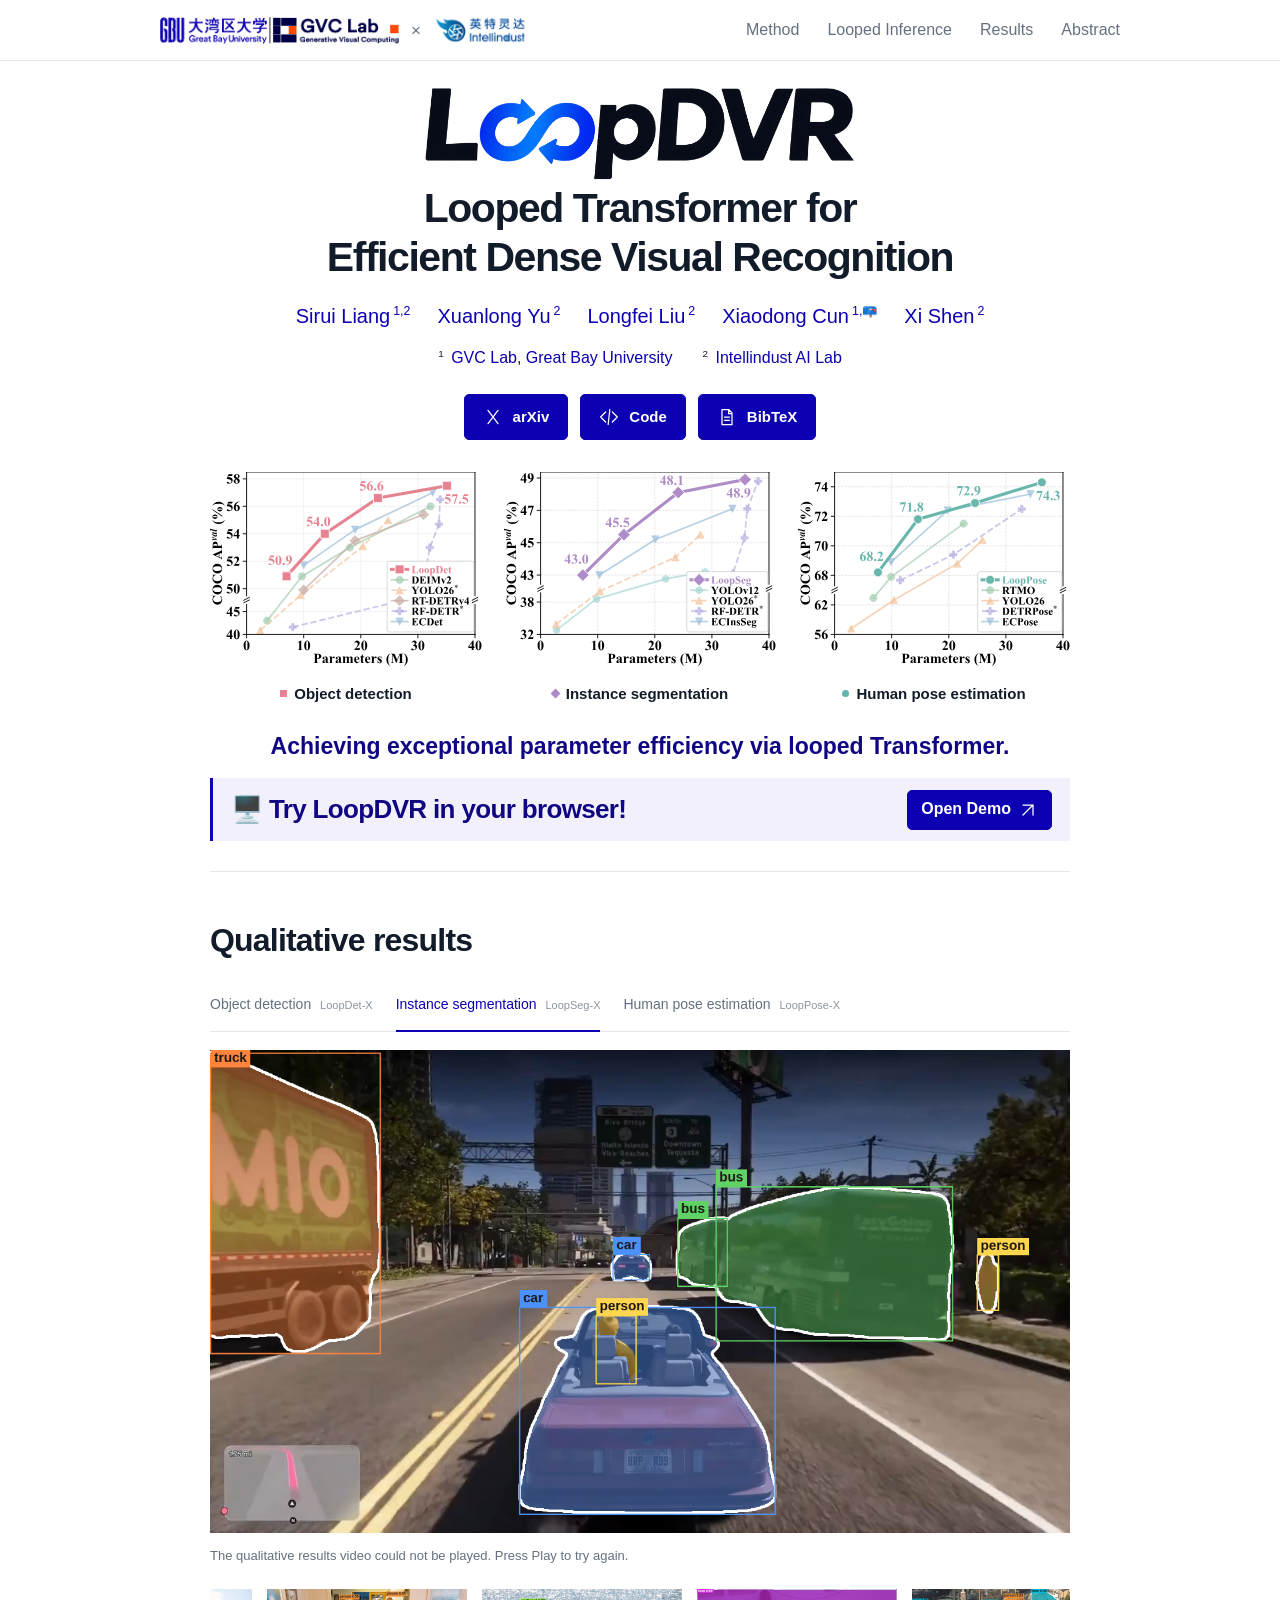
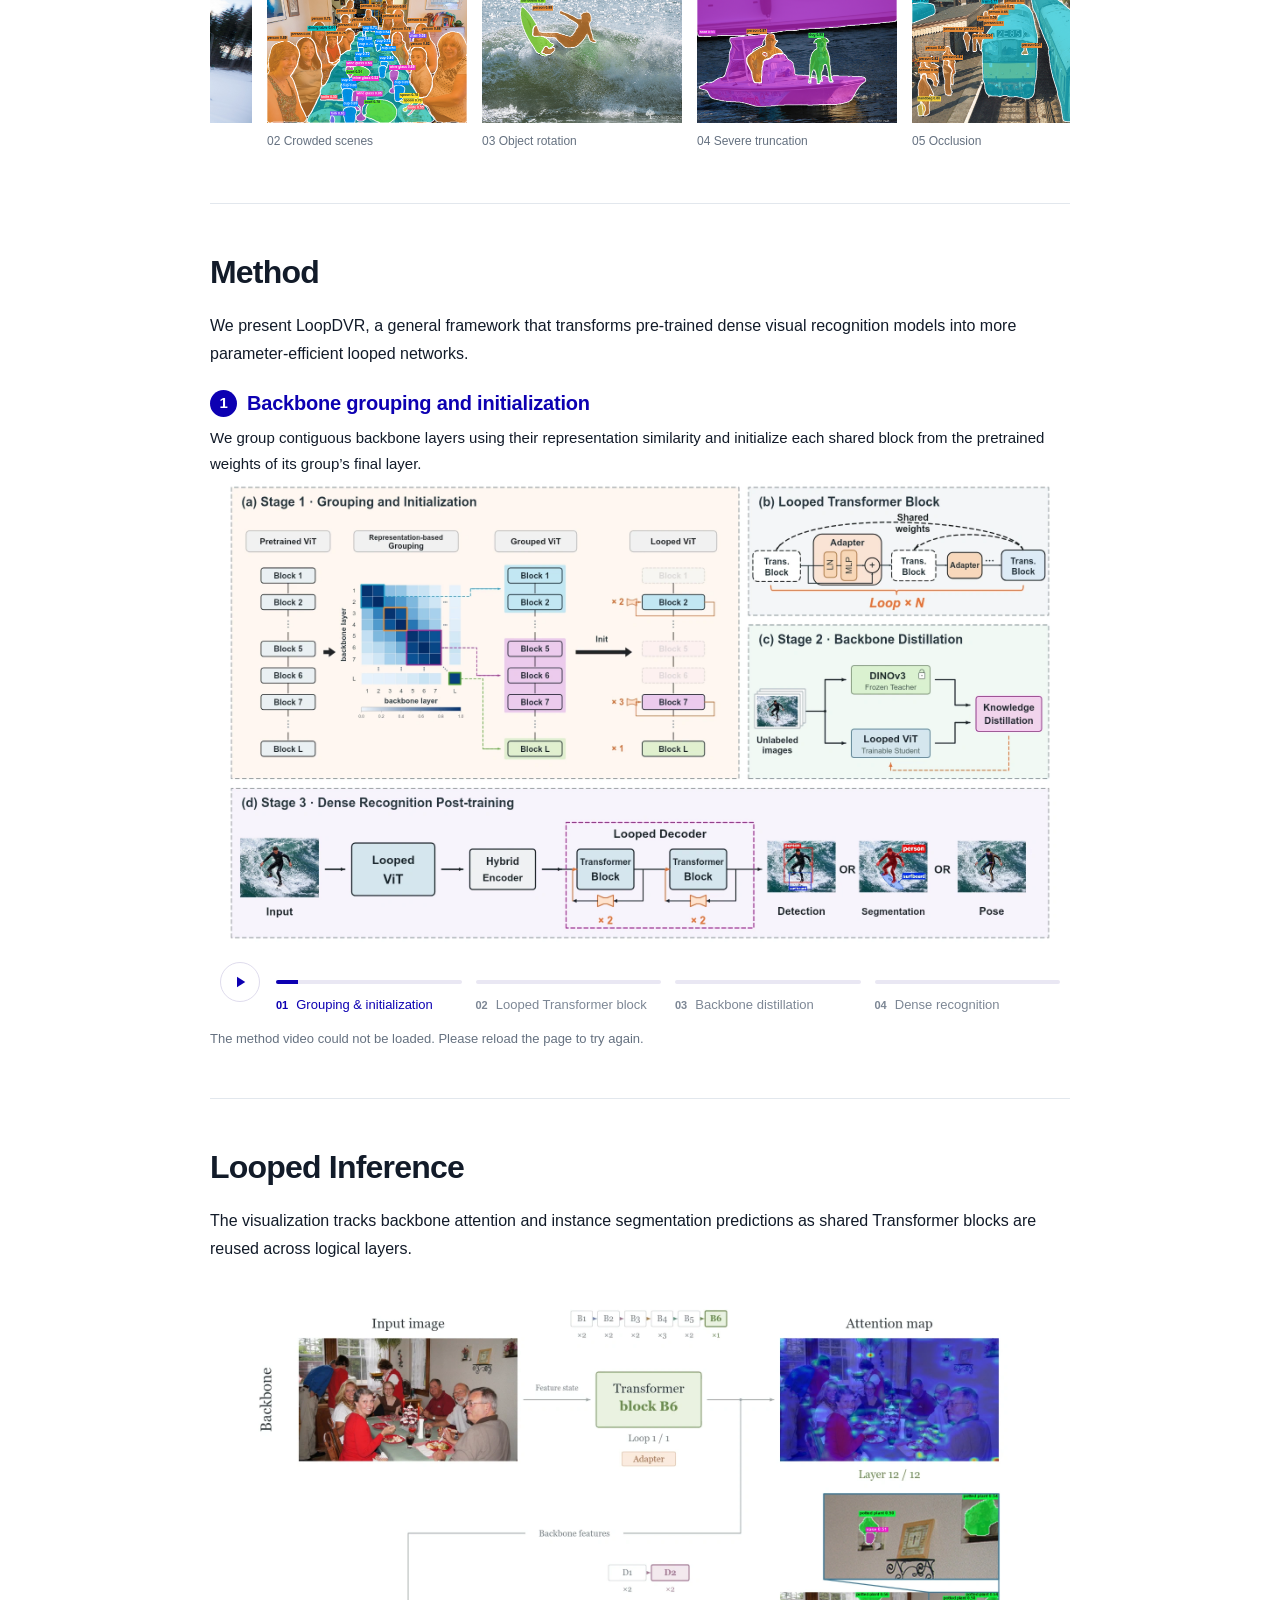
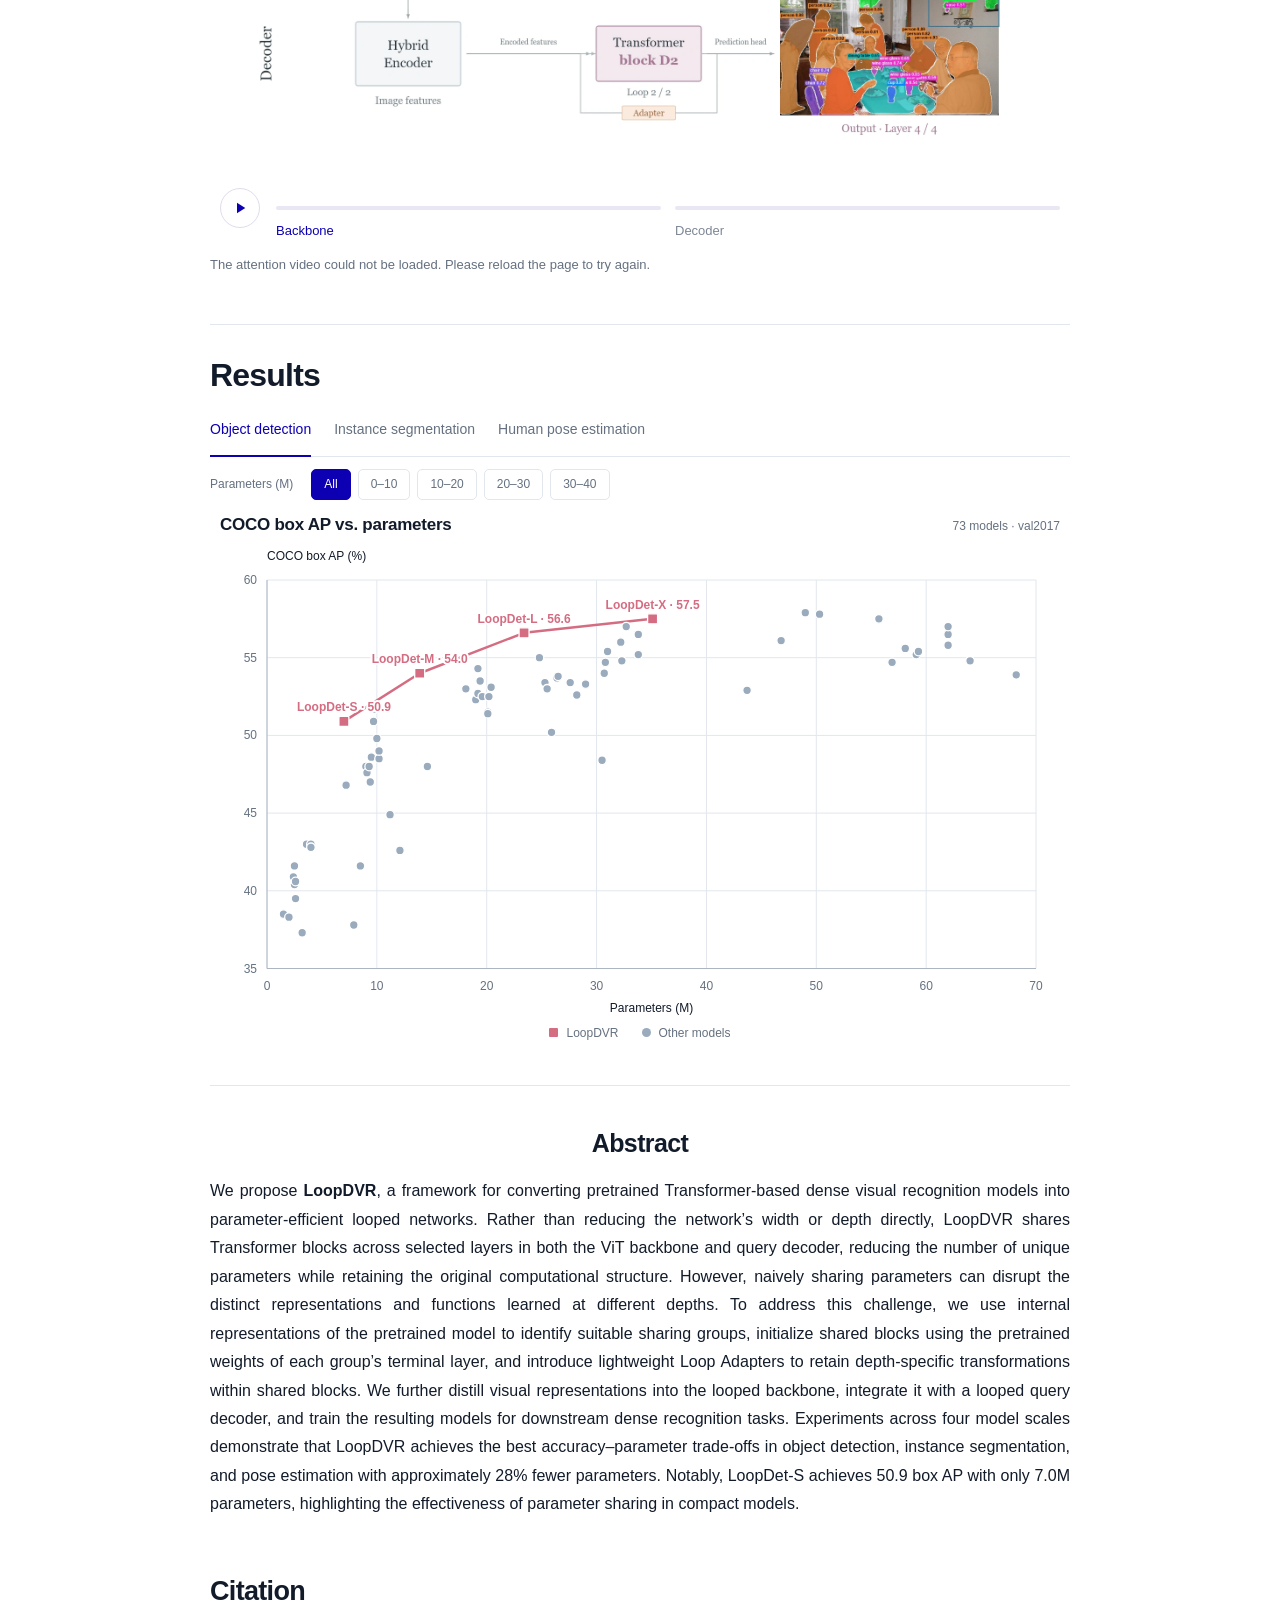
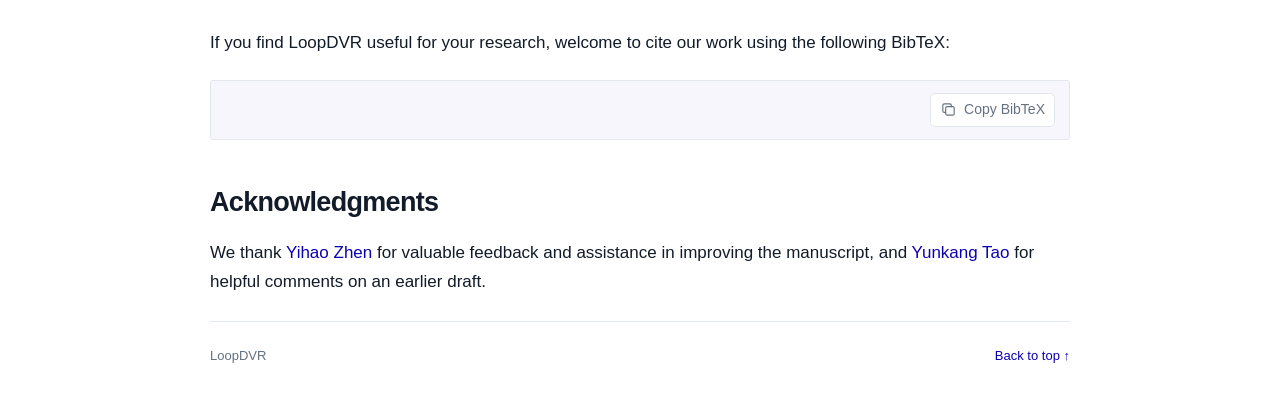
==== commit 70723920: "Show the first frame before playback and fix the mobile footer" ====
--- a/index.html
+++ b/index.html
@@ -77,7 +77,7 @@
         <div class="qualitative-player">
           <div class="qualitative-frame">
             <button id="qualitative-open" class="figure-zoom" type="button" aria-haspopup="dialog" aria-label="Enlarge instance segmentation video">
-              <video id="qualitative-video" src="assets/videos/case3/case3.mp4" width="1280" height="720" preload="metadata" muted playsinline loop aria-label="Instance segmentation video"></video>
+              <video id="qualitative-video" poster="assets/videos/case3/poster.jpg" src="assets/videos/case3/case3.mp4" width="1280" height="720" preload="metadata" muted playsinline loop aria-label="Instance segmentation video"></video>
               <canvas class="video-annotations" aria-hidden="true"></canvas>
             </button>
             <button id="qualitative-play" class="playback-toggle" type="button" aria-label="Play qualitative video" hidden><svg viewBox="0 0 24 24" aria-hidden="true"><path d="m8 5 11 7-11 7z"/></svg></button>
--- a/css/styles.css
+++ b/css/styles.css
@@ -149,14 +149,15 @@
 .media-status:empty { display: none; }
 .empty-section { padding: 32px 0 14px; }
 .empty-section h2 { font-size: 27px; }
-.citation-space { min-height: 112px; padding: 12px 14px; background: var(--soft); border: 1px solid var(--line); border-radius: 3px; }
+.citation-space { padding: 12px 14px; background: var(--soft); border: 1px solid var(--line); border-radius: 3px; }
 .citation-toolbar { display: flex; justify-content: flex-end; }
 .citation-copy { display: inline-flex; align-items: center; justify-content: center; gap: 7px; min-width: 124px; min-height: 34px; padding: 4px 9px; border: 1px solid var(--line); border-radius: 5px; color: var(--blue); background: #fff; font-size: 14px; }
 .citation-copy:hover:not(:disabled) { border-color: #bcb6e6; color: var(--blue-dark); }
 .citation-copy:disabled { color: var(--muted); opacity: 1; }
 .citation-copy svg { width: 17px; height: 17px; fill: none; stroke: currentColor; stroke-width: 1.6; stroke-linecap: round; stroke-linejoin: round; }
+.citation-space pre:has(code:empty) { display: none; }
 .citation-space pre { overflow-x: auto; margin: 8px 0 0; font-size: 14px; }
-.acknowledgments-space { height: 70px; }
+.acknowledgments-space p { margin-bottom: 0; }
 footer { border-top: 1px solid var(--line); margin-top: 10px; padding: 23px 0 32px; display: flex; justify-content: space-between; font-size: 13px; color: var(--muted); }
 dialog { max-width: min(1200px, 95vw); width: fit-content; max-height: 94dvh; padding: 20px 24px 15px; border: 0; border-radius: 5px; background: white; box-shadow: 0 15px 80px #0004; }
 dialog::backdrop { background: rgb(18 27 41 / 78%); }
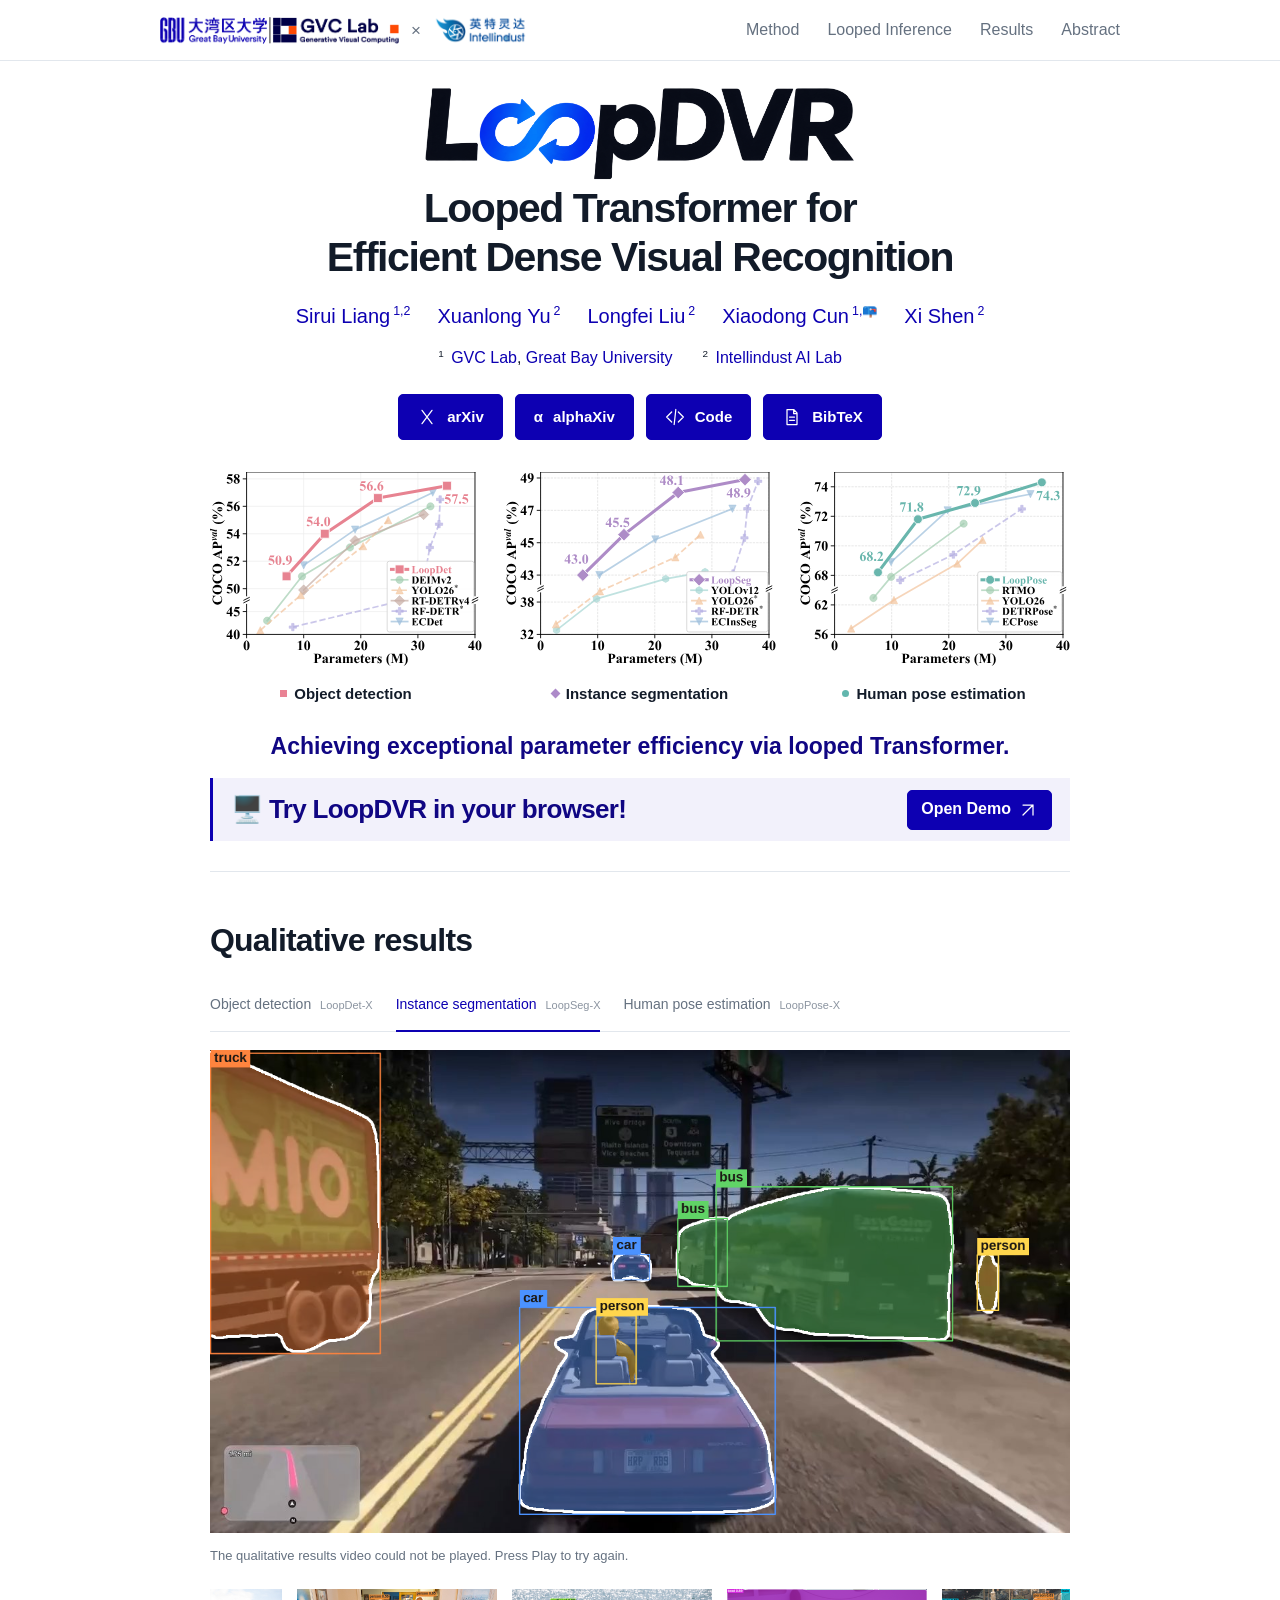
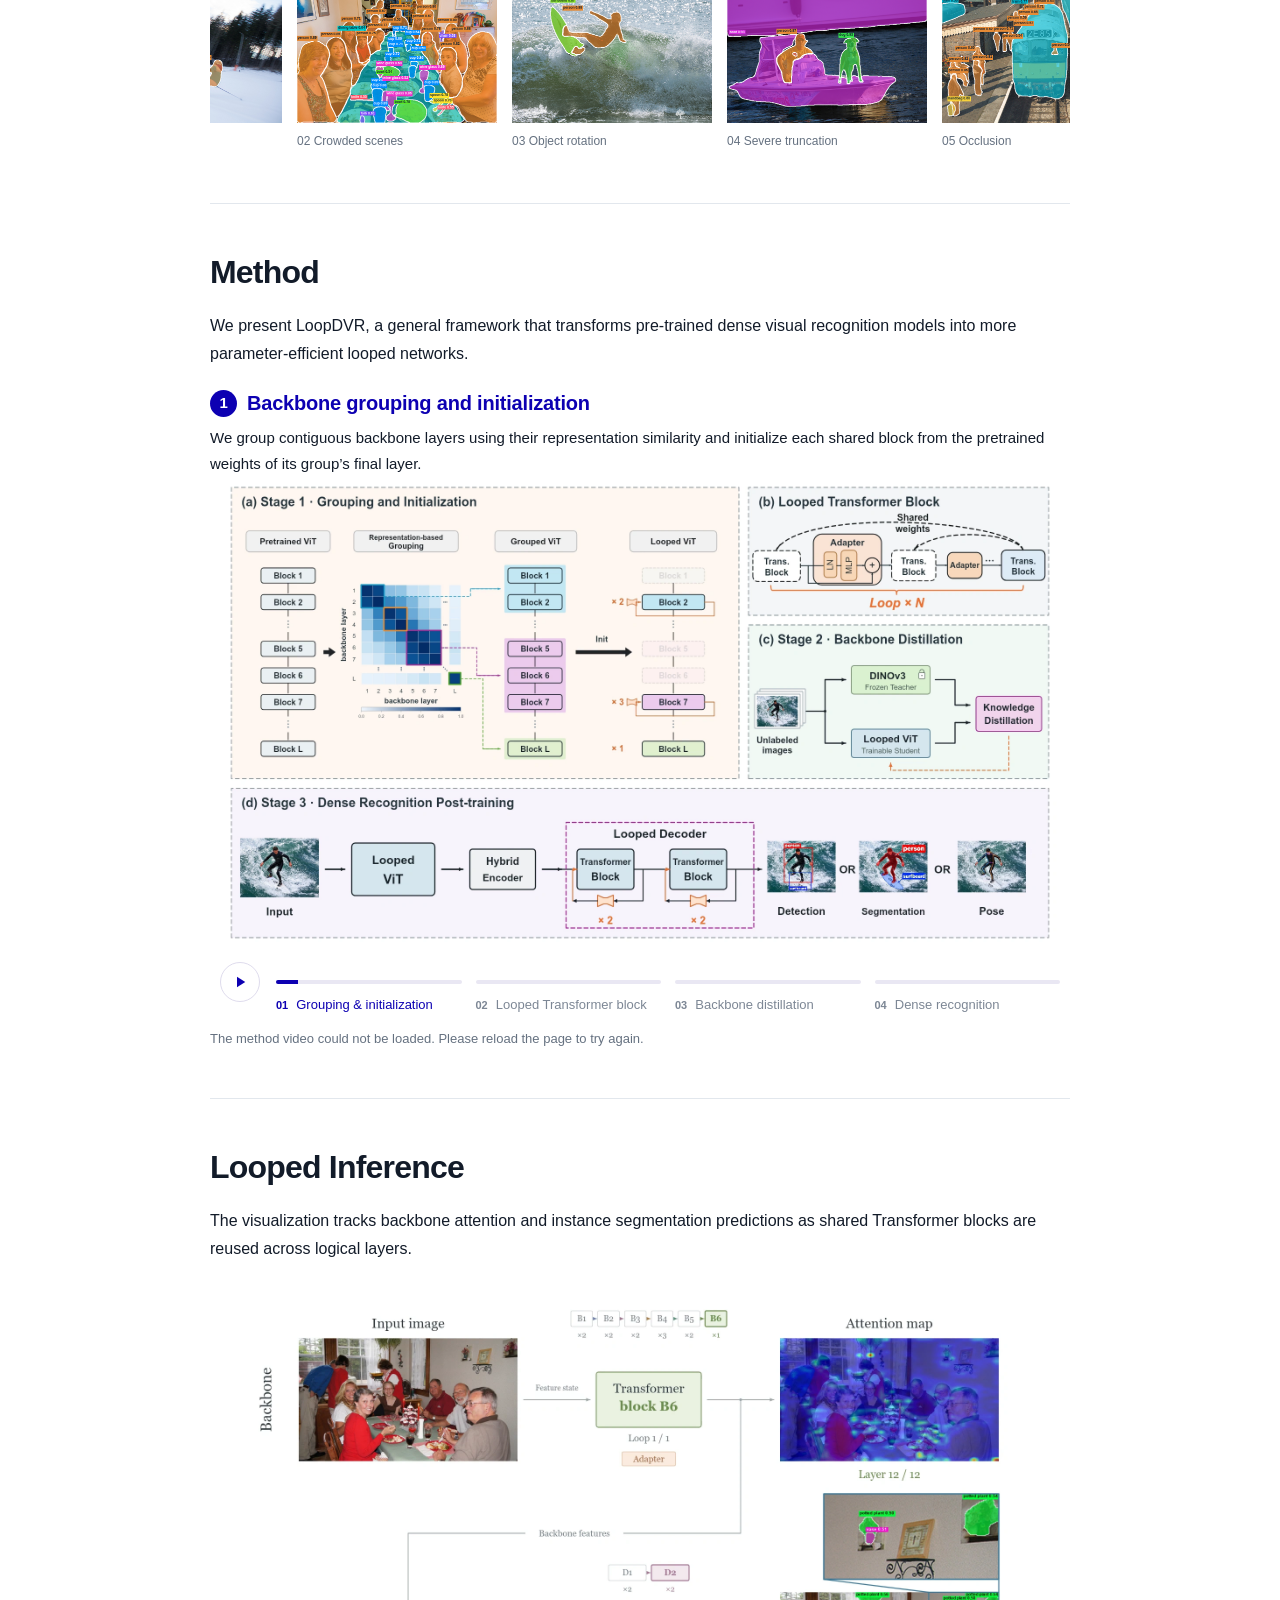
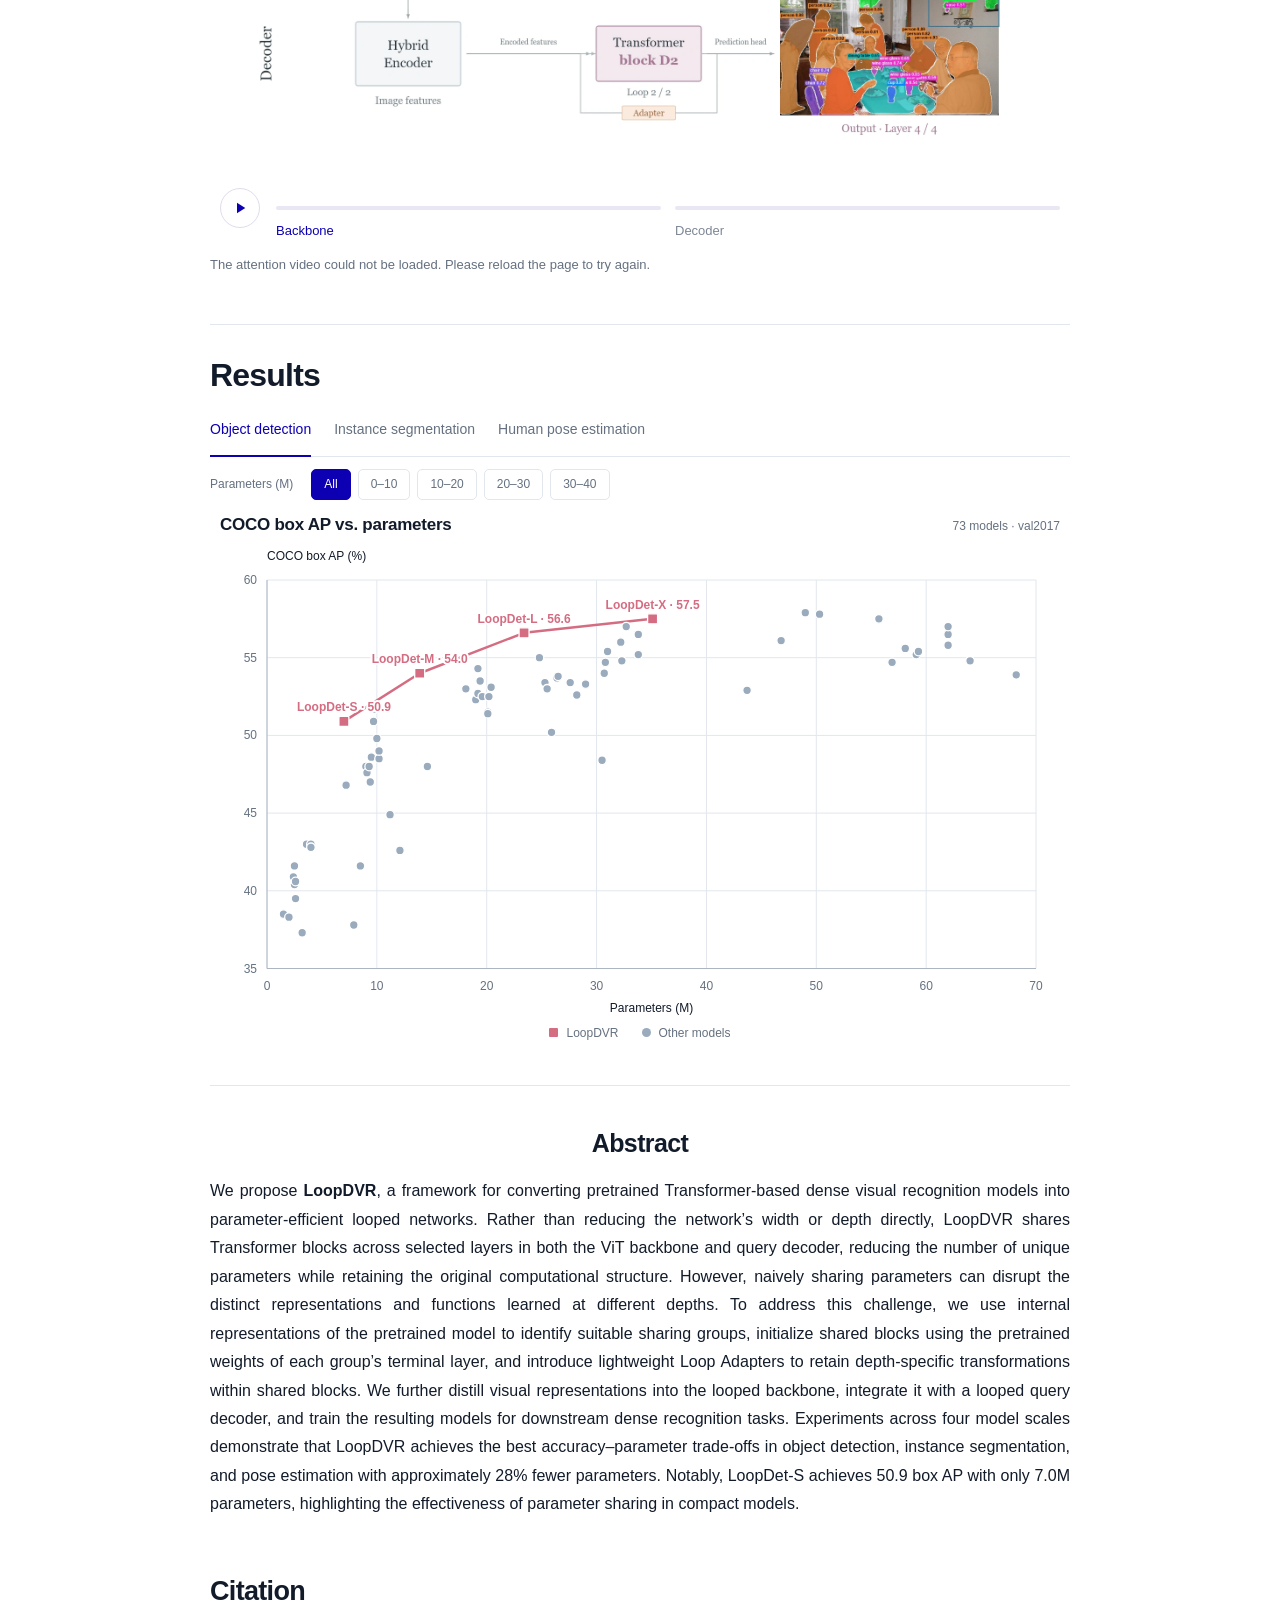
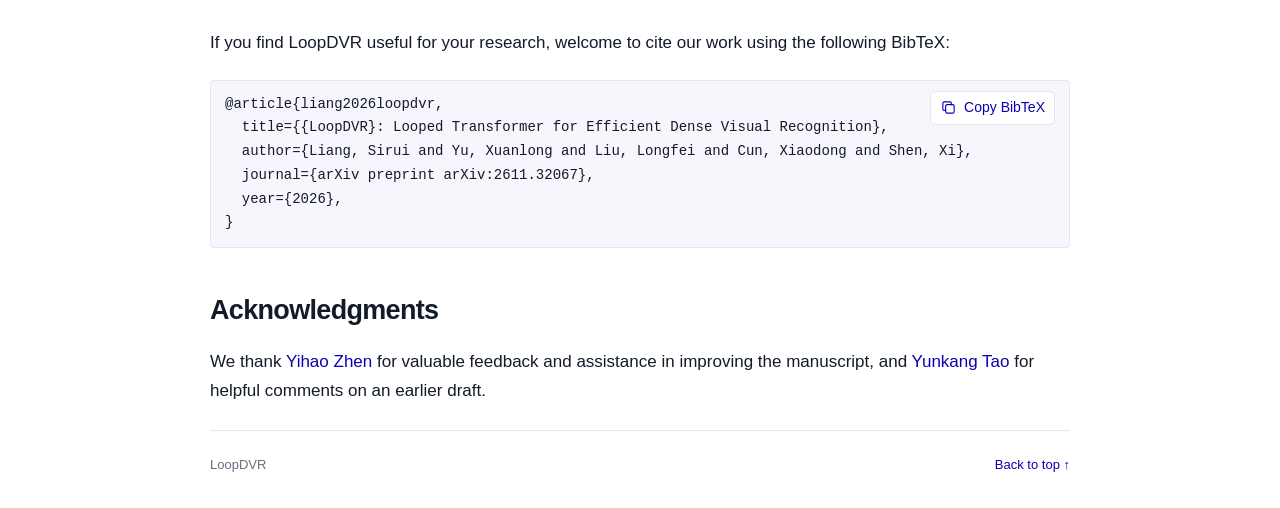
==== commit ba222c5d: "Link the paper and add its copyable BibTeX citation" ====
--- a/index.html
+++ b/index.html
@@ -47,7 +47,8 @@
     <div class="affiliations"><span><sup>1</sup> <a href="https://gvclab.github.io/" target="_blank" rel="noopener noreferrer">GVC Lab</a>, <a href="https://www.gbu.edu.cn/" target="_blank" rel="noopener noreferrer">Great Bay University</a></span><span><sup>2</sup> <a href="https://github.com/Intellindust-AI-Lab" target="_blank" rel="noopener noreferrer">Intellindust AI Lab</a></span></div>
     <div class="authors-reserved" aria-hidden="true"></div>
     <div class="resource-links" aria-label="Project resources">
-      <a class="resource" role="link" aria-disabled="true" title="Link to be added"><svg viewBox="0 0 24 24" aria-hidden="true"><path d="m6 4 12 16M18 4 6 20"/></svg>arXiv</a>
+      <a class="resource" href="https://arxiv.org/pdf/2611.32067" target="_blank" rel="noopener noreferrer"><svg viewBox="0 0 24 24" aria-hidden="true"><path d="m6 4 12 16M18 4 6 20"/></svg>arXiv</a>
+      <a class="resource" href="https://www.alphaxiv.org/pdf/2611.32067" target="_blank" rel="noopener noreferrer"><span aria-hidden="true">α</span>alphaXiv</a>
       <a class="resource" href="https://github.com/Intellindust-AI-Lab/LoopDVR" target="_blank" rel="noopener noreferrer"><svg viewBox="0 0 24 24" aria-hidden="true"><path d="m8 6-6 6 6 6m8-12 6 6-6 6m-3-15-2 18"/></svg>Code</a>
       <a class="resource" href="#citation"><svg viewBox="0 0 24 24" aria-hidden="true"><path d="M6 3h8l4 4v14H6zM14 3v5h4M9 12h6m-6 4h6"/></svg>BibTeX</a>
     </div>
@@ -174,7 +175,12 @@
             <span>Copy BibTeX</span>
           </button>
         </div>
-        <pre aria-label="BibTeX citation"><code id="bibtex-entry"></code></pre>
+        <pre aria-label="BibTeX citation"><code id="bibtex-entry">@article{liang2026loopdvr,
+  title={{LoopDVR}: Looped Transformer for Efficient Dense Visual Recognition},
+  author={Liang, Sirui and Yu, Xuanlong and Liu, Longfei and Cun, Xiaodong and Shen, Xi},
+  journal={arXiv preprint arXiv:2611.32067},
+  year={2026},
+}</code></pre>
         <span id="bibtex-copy-status" class="sr-only" role="status"></span>
       </div>
     </section>
--- a/css/styles.css
+++ b/css/styles.css
@@ -149,14 +149,18 @@
 .media-status:empty { display: none; }
 .empty-section { padding: 32px 0 14px; }
 .empty-section h2 { font-size: 27px; }
-.citation-space { padding: 12px 14px; background: var(--soft); border: 1px solid var(--line); border-radius: 3px; }
-.citation-toolbar { display: flex; justify-content: flex-end; }
+.citation-space { position: relative; padding: 12px 14px; background: var(--soft); border: 1px solid var(--line); border-radius: 3px; }
+.citation-toolbar { position: absolute; top: 10px; right: 14px; }
 .citation-copy { display: inline-flex; align-items: center; justify-content: center; gap: 7px; min-width: 124px; min-height: 34px; padding: 4px 9px; border: 1px solid var(--line); border-radius: 5px; color: var(--blue); background: #fff; font-size: 14px; }
 .citation-copy:hover:not(:disabled) { border-color: #bcb6e6; color: var(--blue-dark); }
 .citation-copy:disabled { color: var(--muted); opacity: 1; }
+@media (max-width: 540px) {
+  .citation-copy { min-width: 34px; padding-inline: 6px; }
+  .citation-copy span { position: absolute; width: 1px; height: 1px; overflow: hidden; clip-path: inset(50%); }
+}
 .citation-copy svg { width: 17px; height: 17px; fill: none; stroke: currentColor; stroke-width: 1.6; stroke-linecap: round; stroke-linejoin: round; }
 .citation-space pre:has(code:empty) { display: none; }
-.citation-space pre { overflow-x: auto; margin: 8px 0 0; font-size: 14px; }
+.citation-space pre { overflow-x: auto; margin: 0; font-size: 14px; }
 .acknowledgments-space p { margin-bottom: 0; }
 footer { border-top: 1px solid var(--line); margin-top: 10px; padding: 23px 0 32px; display: flex; justify-content: space-between; font-size: 13px; color: var(--muted); }
 dialog { max-width: min(1200px, 95vw); width: fit-content; max-height: 94dvh; padding: 20px 24px 15px; border: 0; border-radius: 5px; background: white; box-shadow: 0 15px 80px #0004; }
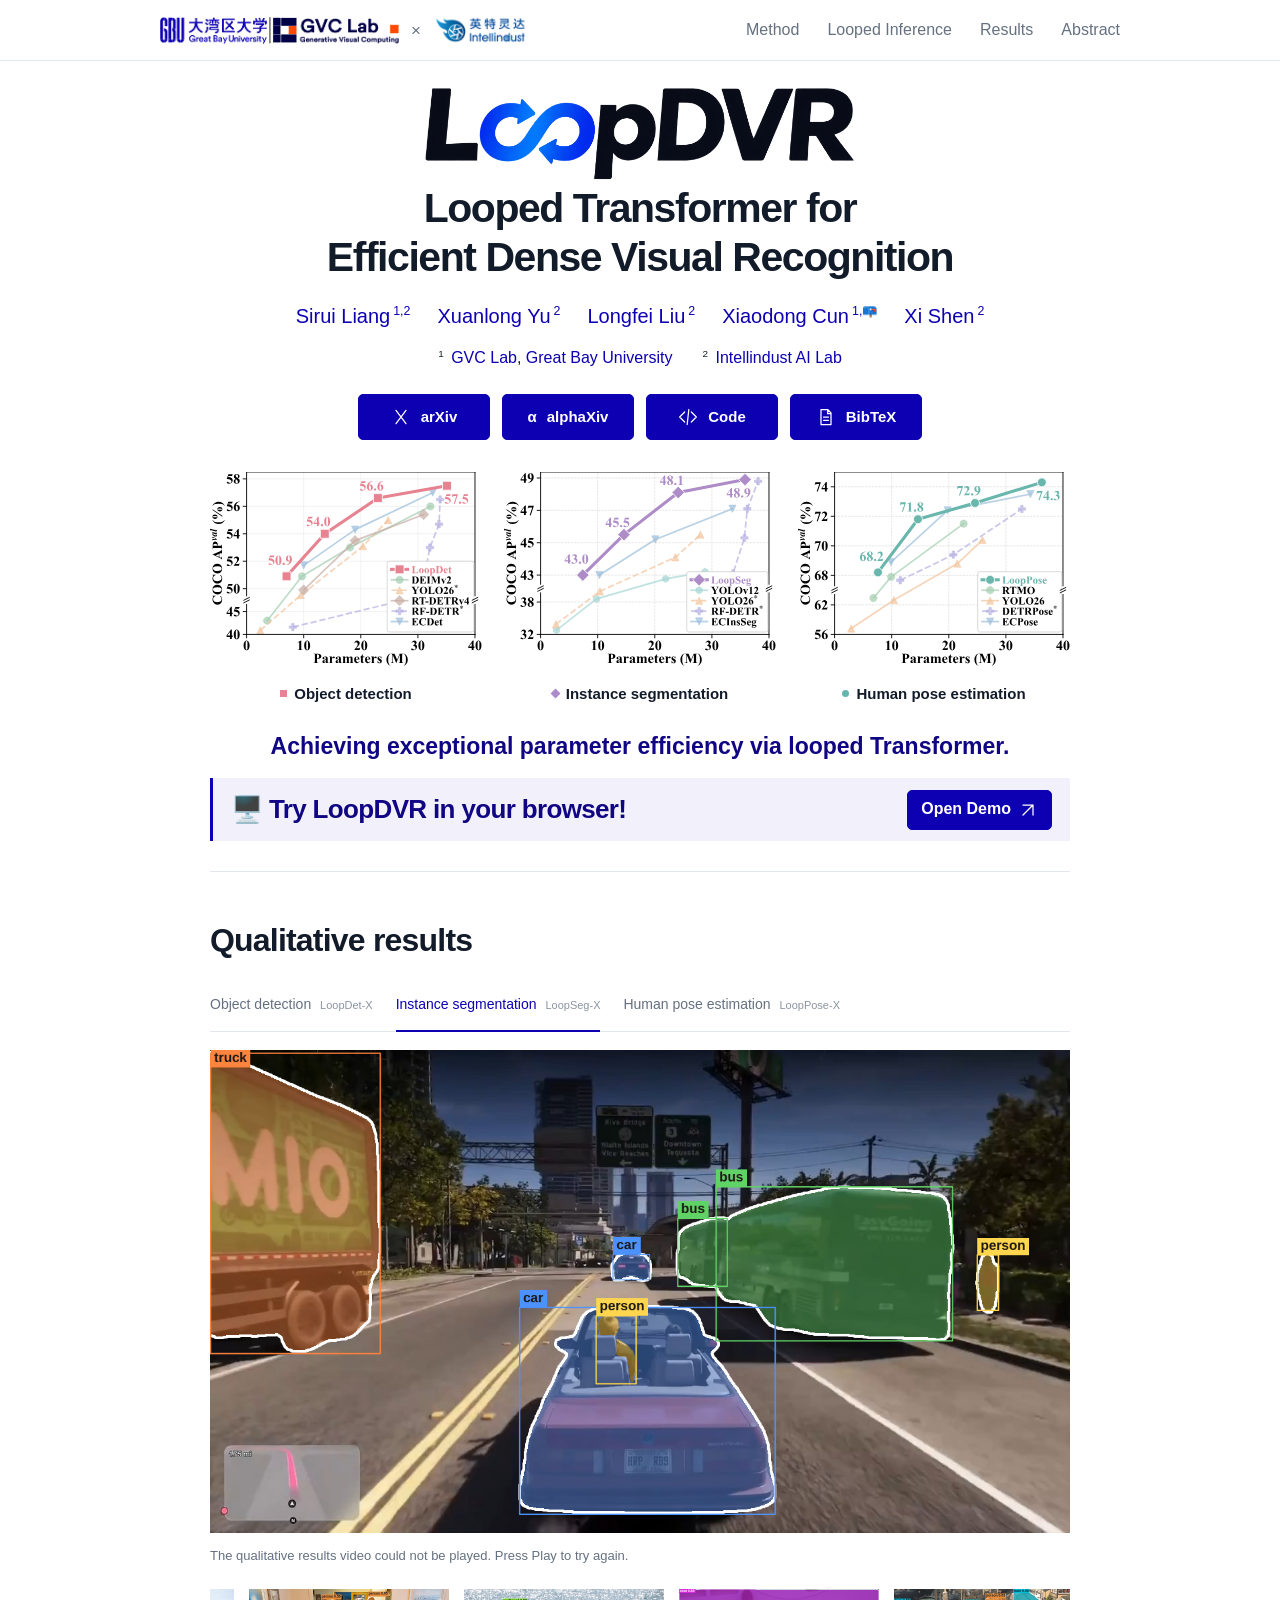
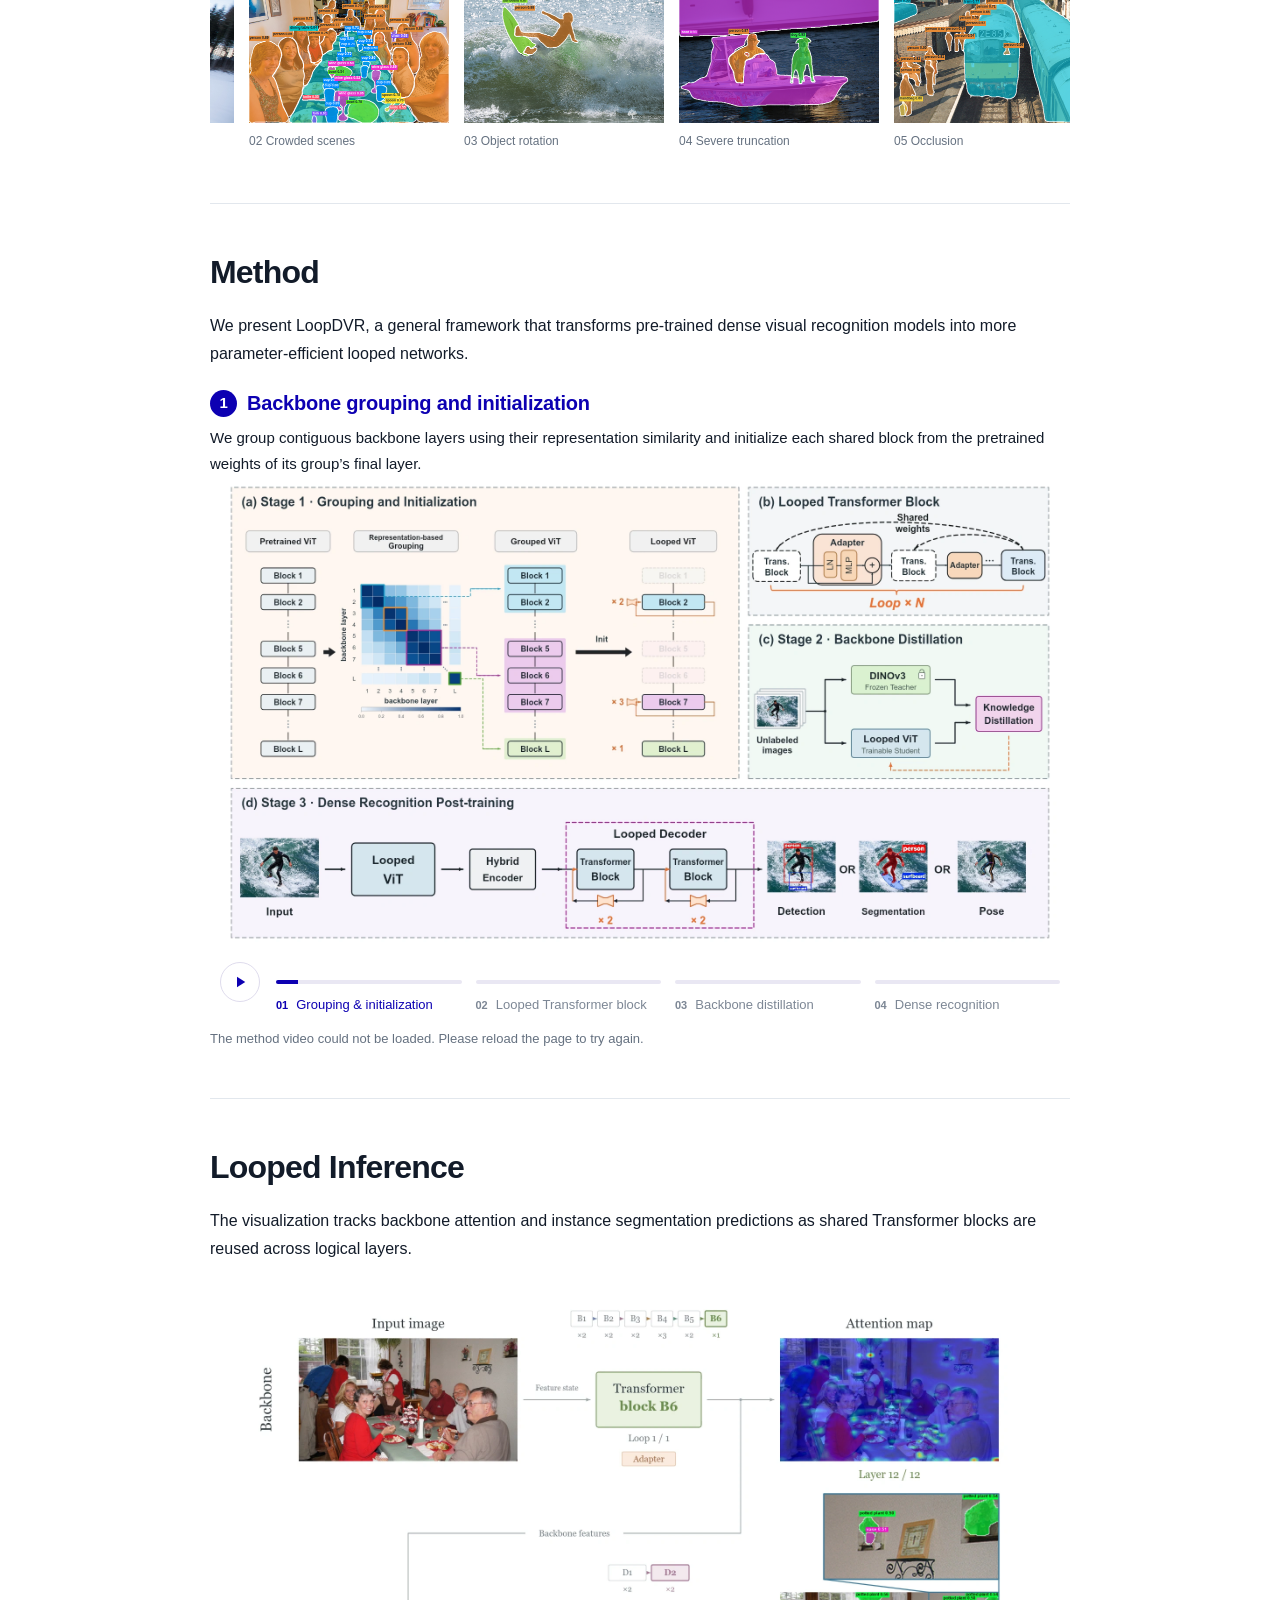
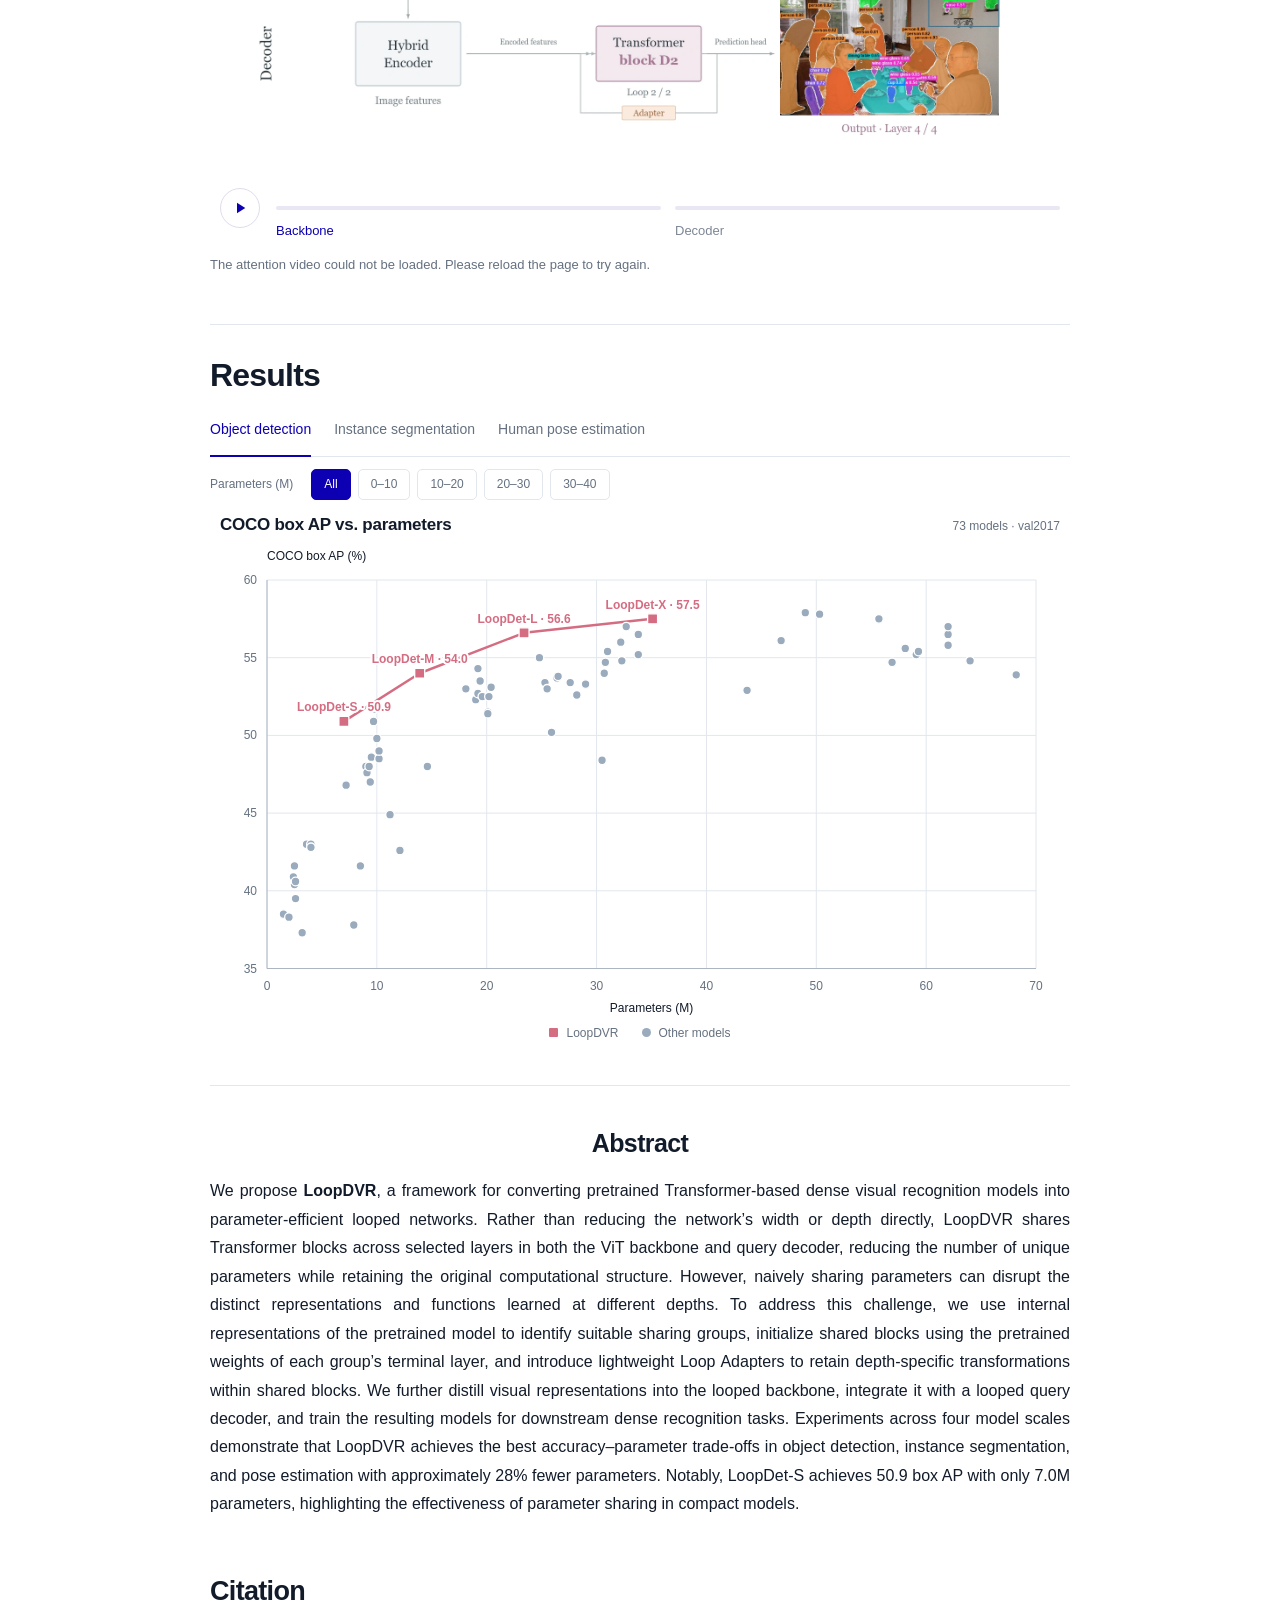
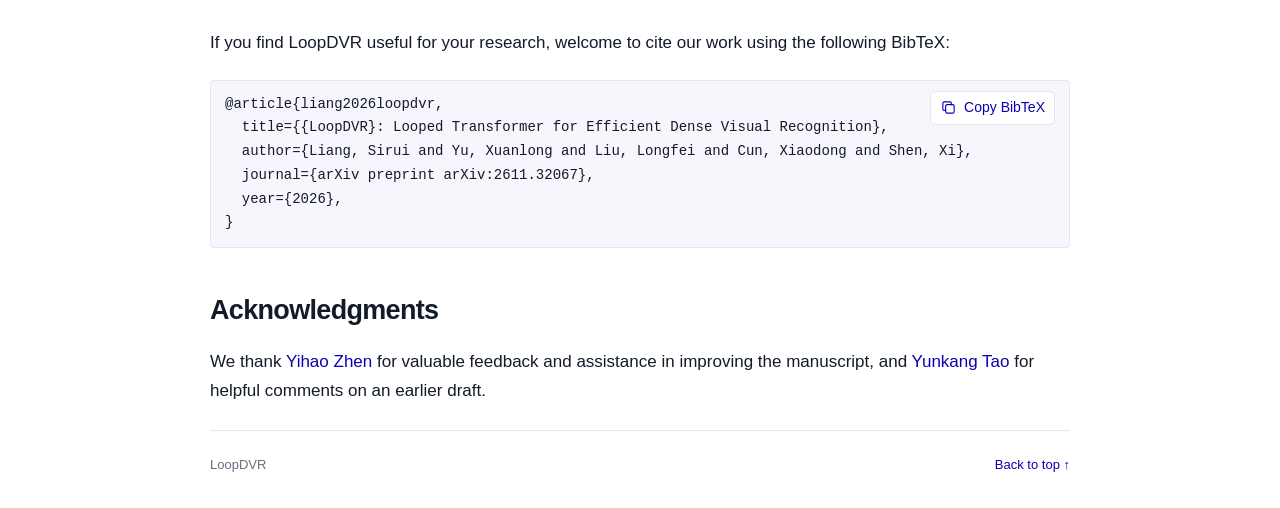
==== commit 5a063c4d: "Refresh the homepage stylesheet URL for the updated layout" ====
--- a/index.html
+++ b/index.html
@@ -7,7 +7,7 @@
   <meta name="theme-color" content="#ffffff">
   <title>LoopDVR — Looped Transformer for Efficient Dense Visual Recognition</title>
   <link rel="icon" href="assets/favicon.svg" type="image/svg+xml" sizes="any">
-  <link rel="stylesheet" href="css/styles.css?v=demo-entry-spacing">
+  <link rel="stylesheet" href="css/styles.css?v=46e30ae55fed">
   <link rel="stylesheet" href="css/results.css">
   <script src="js/qualitative-overlay.js" defer></script>
   <script src="js/method.js" defer></script>
--- a/css/styles.css
+++ b/css/styles.css
@@ -57,7 +57,7 @@
 .affiliations sup { margin-right: 3px; }
 .corresponding-author { margin: 6px 0 0; font-size: 13px; color: var(--muted); }
 .authors-reserved { height: 23px; }
-.resource-links { display: flex; justify-content: center; gap: 12px; flex-wrap: wrap; }
+.resource-links { display: grid; grid-template-columns: repeat(4, minmax(0, 132px)); justify-content: center; gap: 12px; }
 .resource { min-height: 46px; display: inline-flex; align-items: center; justify-content: center; gap: 10px; padding: 9px 18px; border: 1px solid var(--blue); border-radius: 5px; background: var(--blue); color: #fff; font-size: 15px; font-weight: 600; line-height: 1.3; }
 .resource[aria-disabled="true"] { cursor: default; }
 .resource:hover { background: var(--blue-dark); text-decoration: none; }
@@ -213,7 +213,7 @@
   .authors { gap: 7px 19px; }
   .affiliations { row-gap: 0; column-gap: 20px; margin-top: 13px; }
   .authors-reserved { height: 21px; }
-  .resource-links { display: grid; grid-template-columns: repeat(3, 1fr); gap: 8px; max-width: 320px; margin-inline: auto; }
+  .resource-links { grid-template-columns: repeat(2, minmax(0, 1fr)); gap: 8px; max-width: 320px; margin-inline: auto; }
   .resource { padding: 9px 12px; font-size: 12px; gap: 7px; min-height: 42px; }
   .demo-action { min-height: 37px; padding: 5px 9px; gap: 5px; font-size: 13px; }
   .resource svg { width: 16px; height: 16px; }
